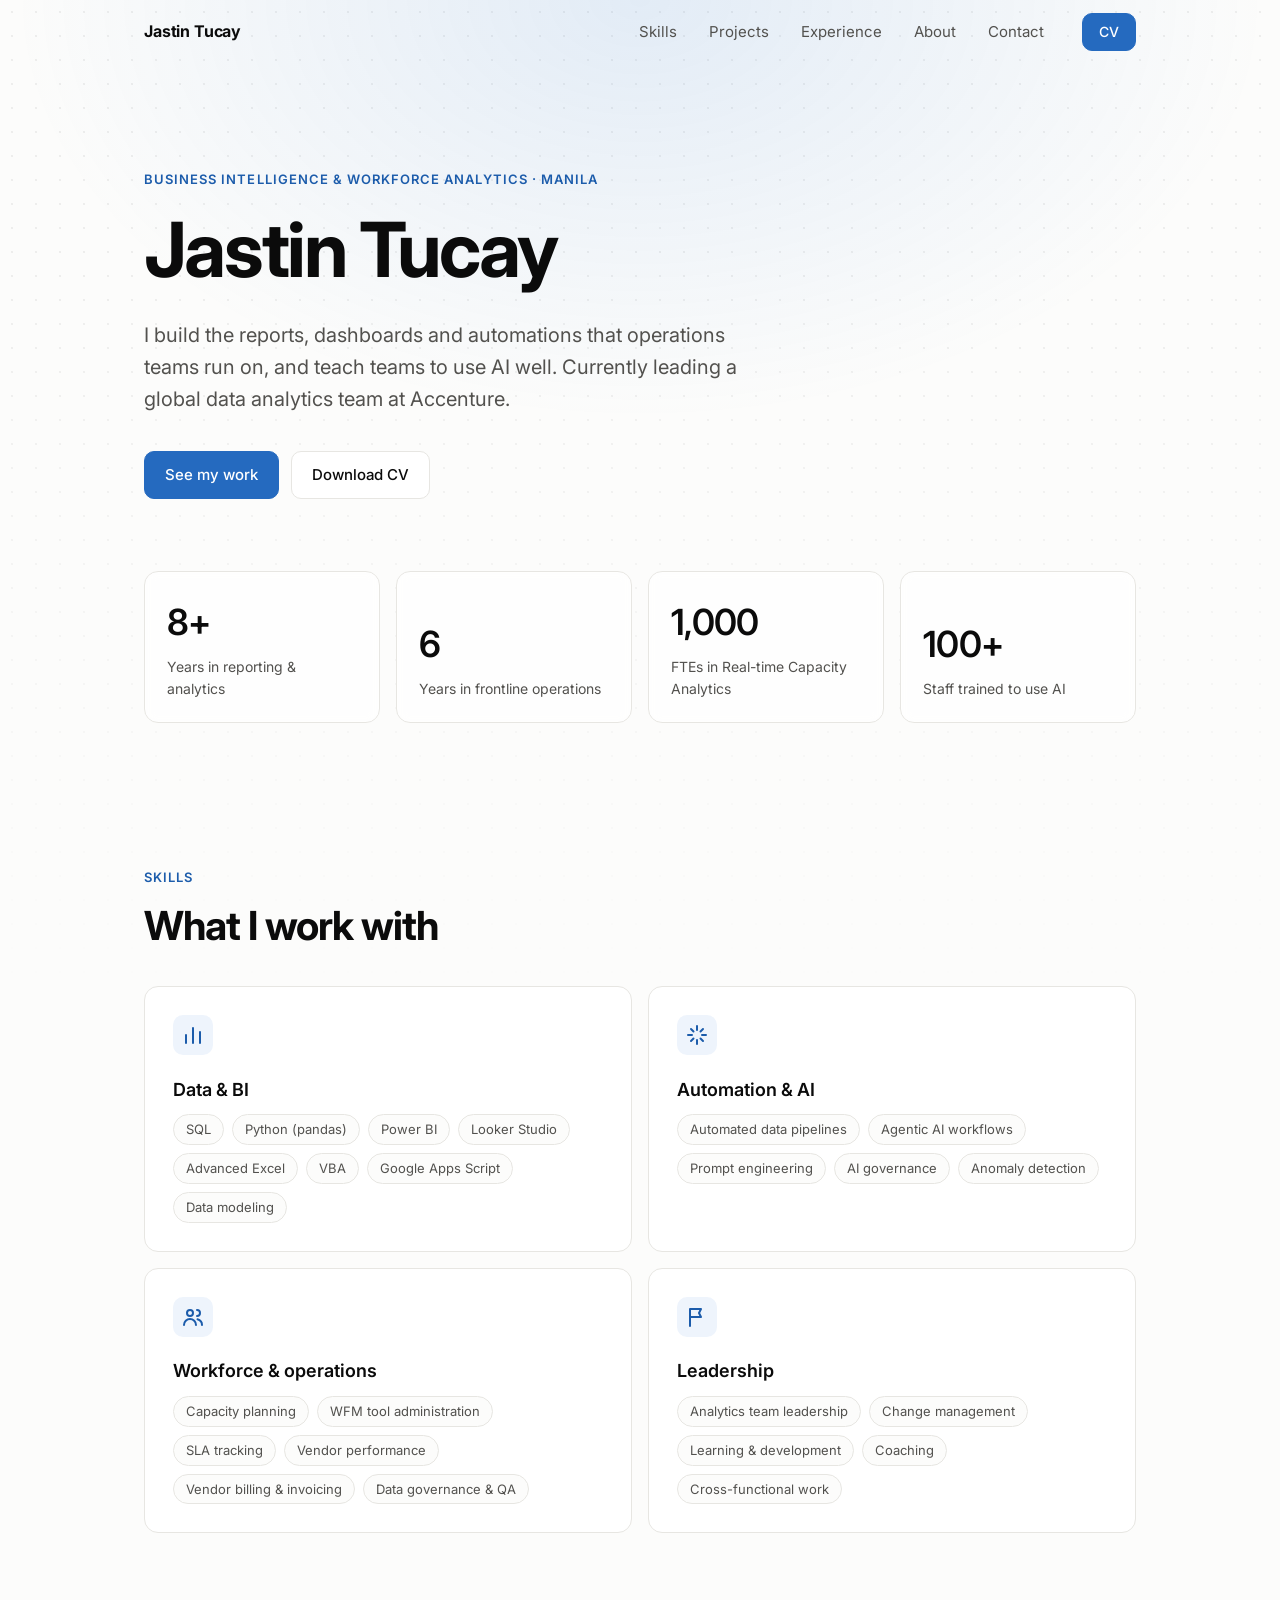
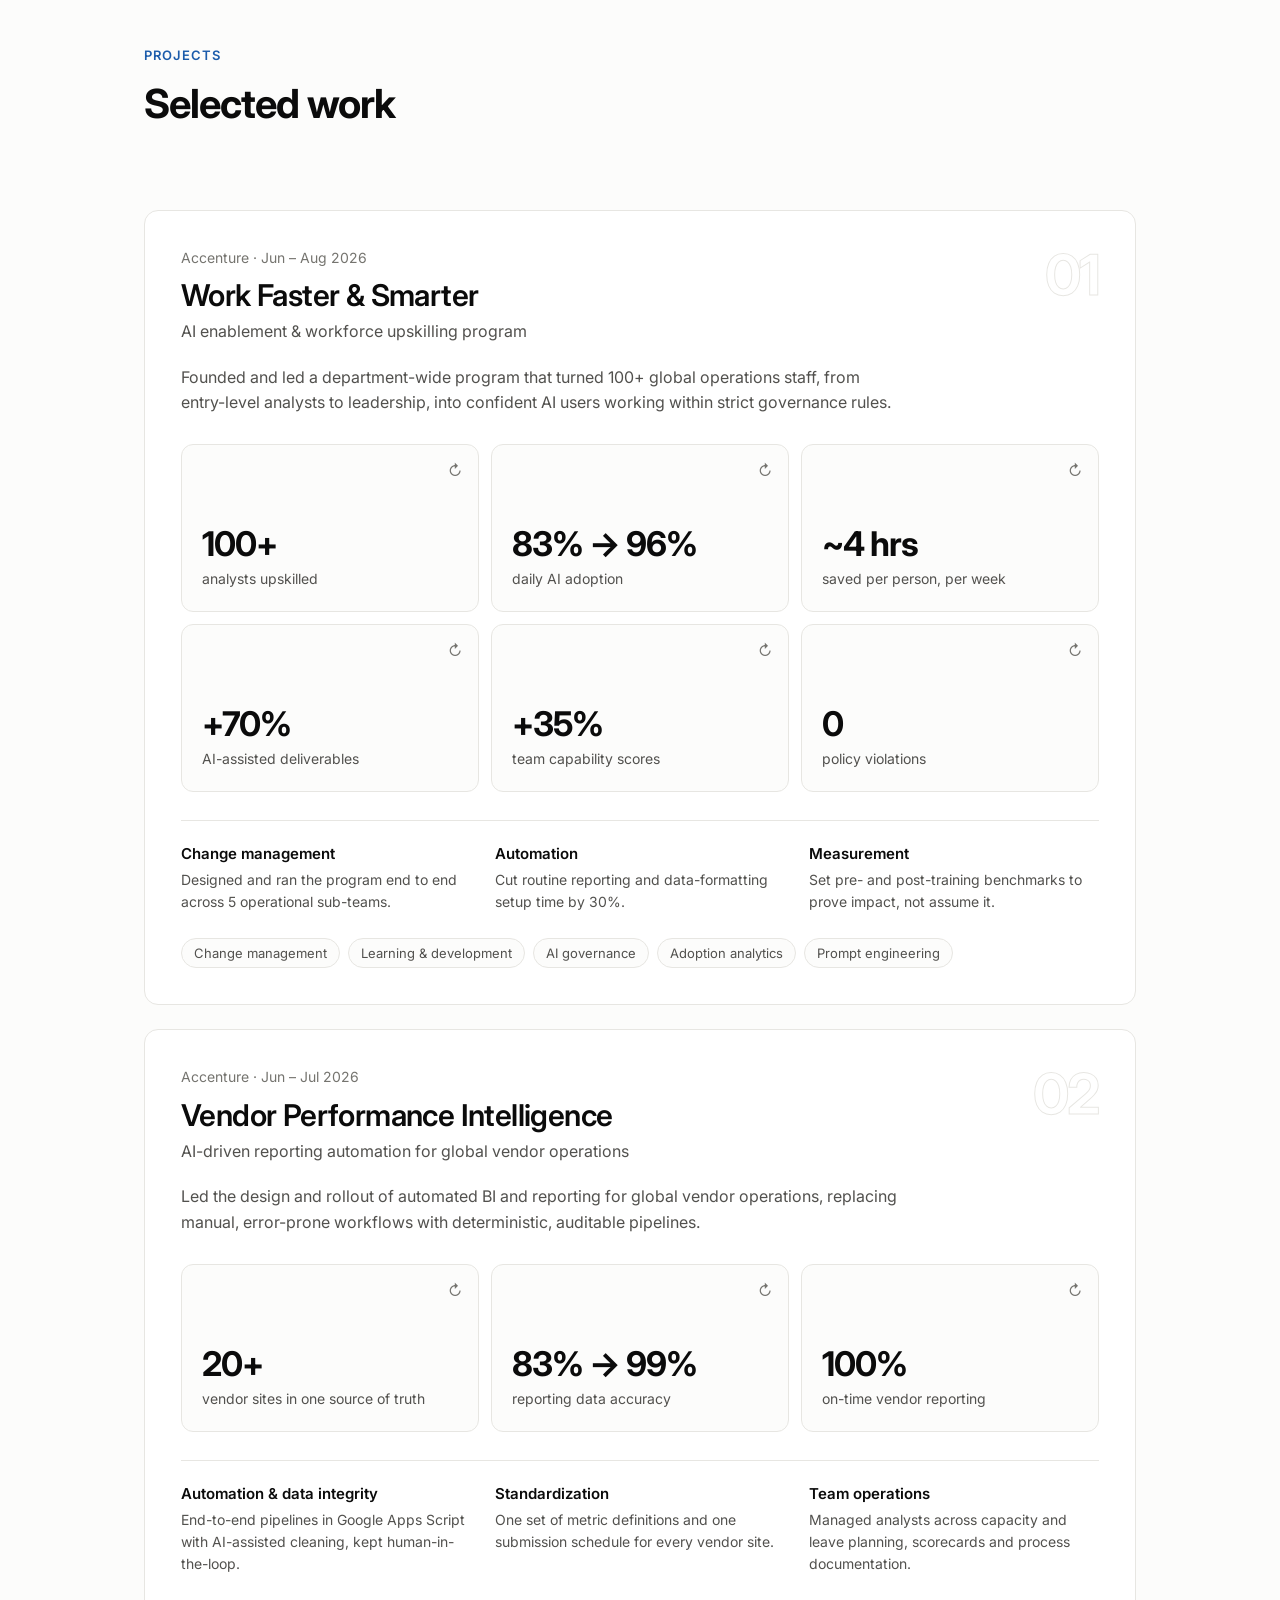
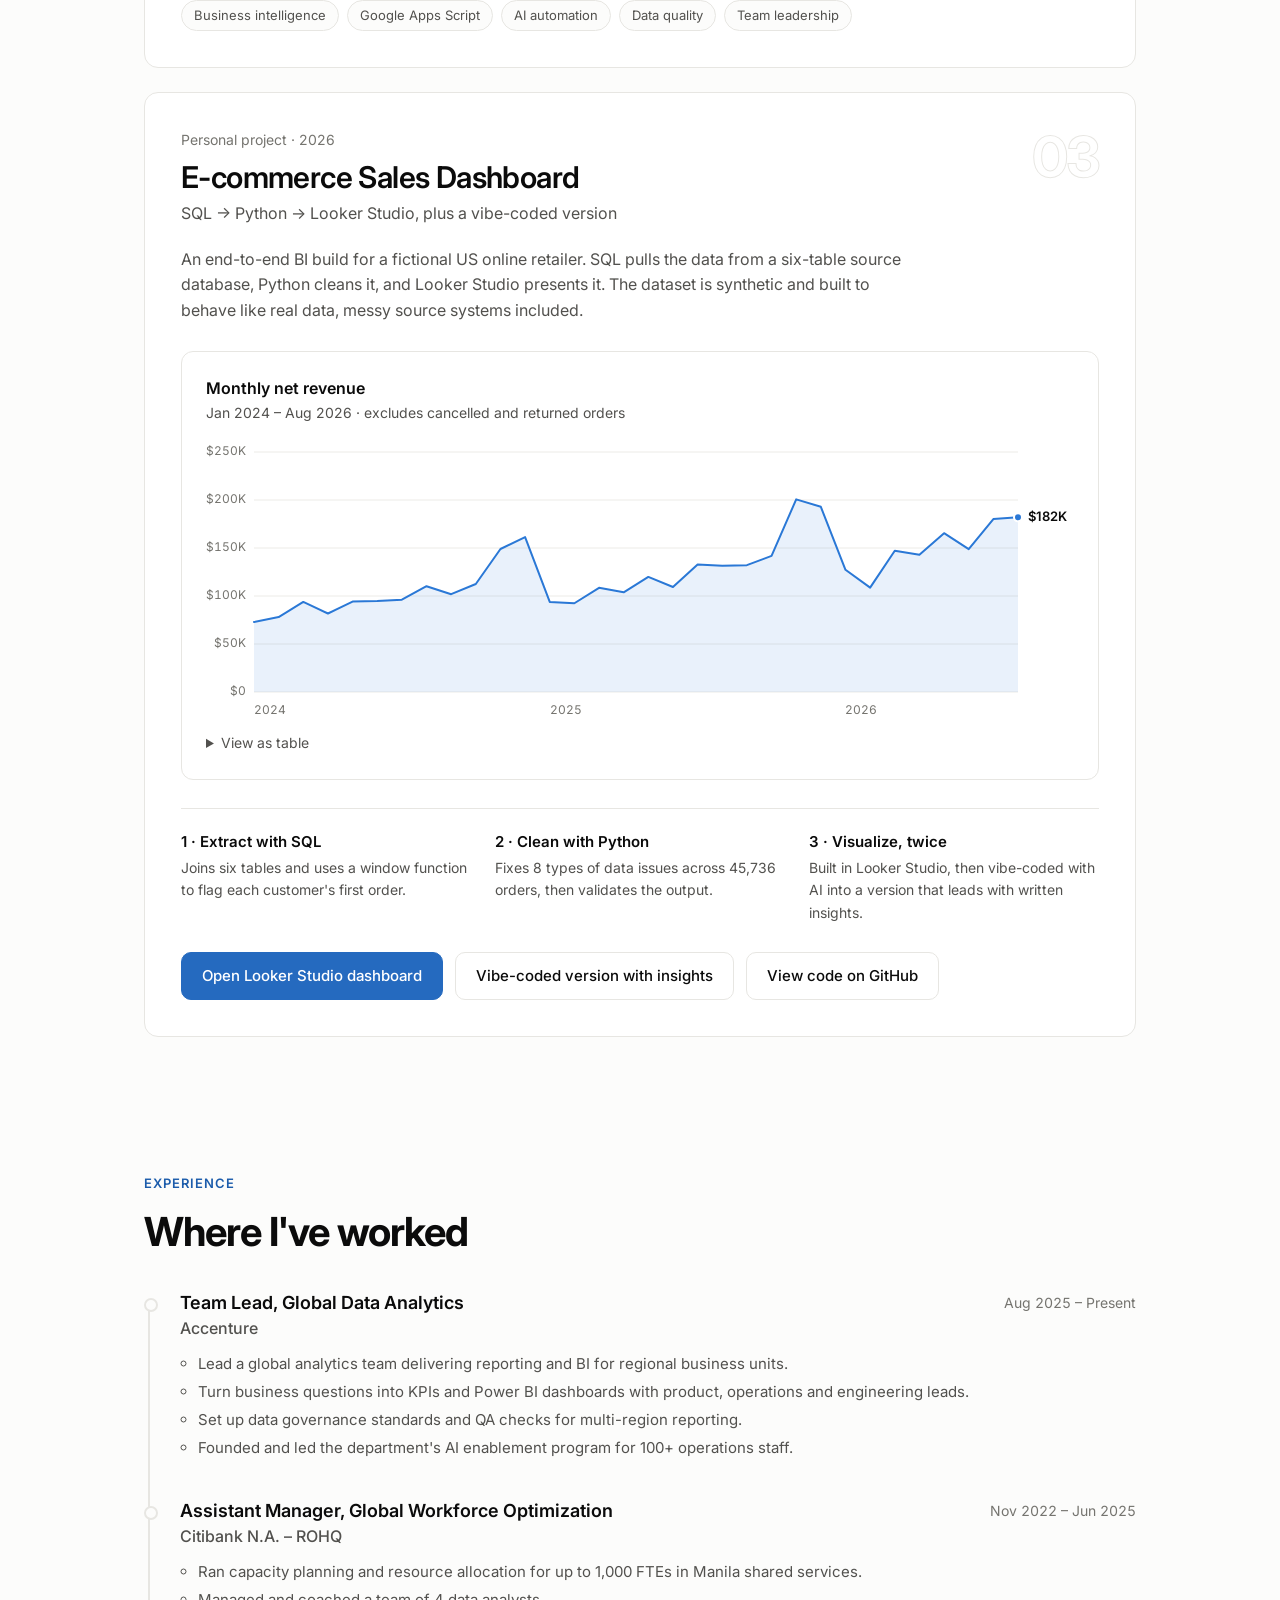
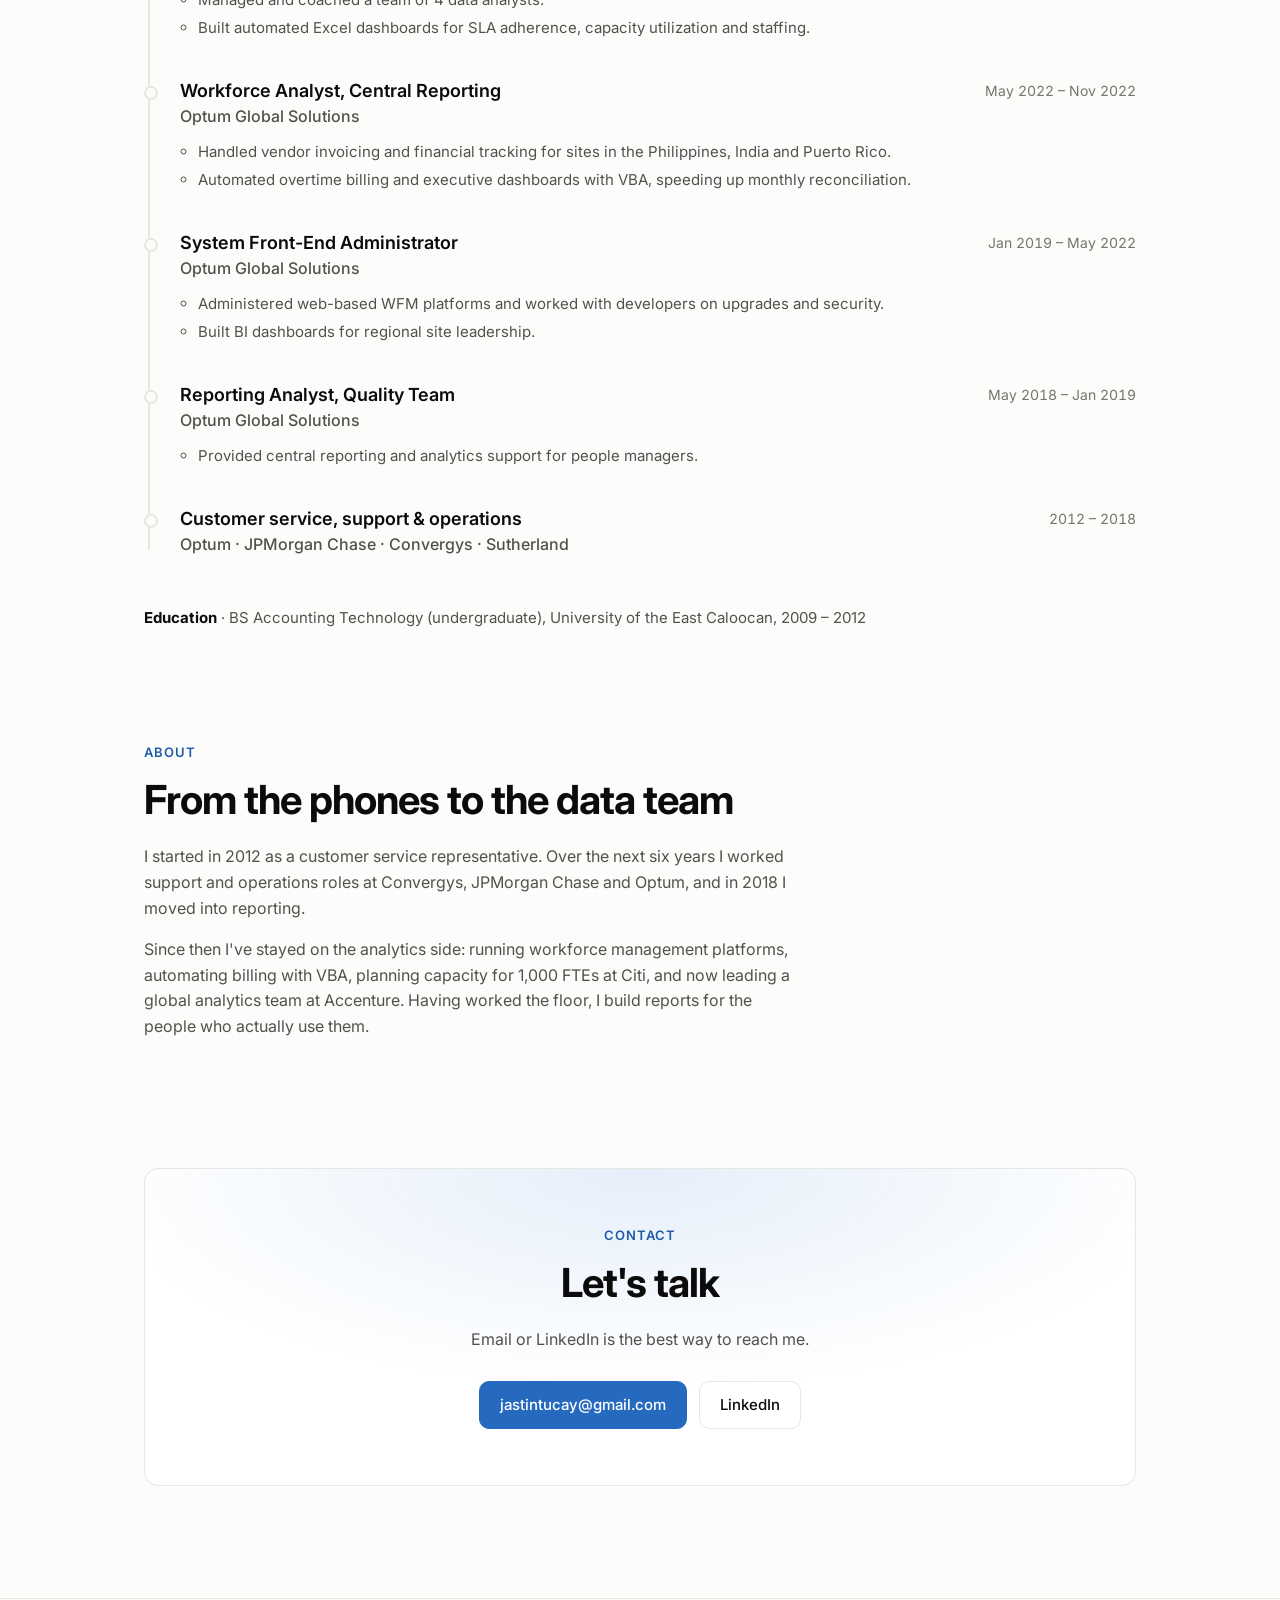
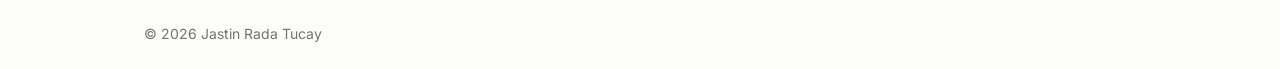
==== index.html @ 0c0a4a4b "Update index.html" ====
<!DOCTYPE html>
<html lang="en">
<head>
  <meta charset="UTF-8">
  <meta name="viewport" content="width=device-width, initial-scale=1.0">
  <title>Jastin Tucay | Reporting & Workforce Analytics</title>
  <meta name="description" content="Reporting and workforce analytics leader in Manila. Dashboards, data pipelines, automation and AI enablement for operations teams.">
  <link rel="preconnect" href="https://fonts.googleapis.com">
  <link rel="preconnect" href="https://fonts.gstatic.com" crossorigin>
  <link href="https://fonts.googleapis.com/css2?family=Inter:wght@400;500;600;700&display=swap" rel="stylesheet">
  <link rel="stylesheet" href="styles.css">
  <script>document.documentElement.classList.add("js");</script>
</head>
<body>
  <header class="site-header" id="header">
    <div class="scroll-progress" id="scroll-progress"></div>
    <div class="container header-inner">
      <a href="#top" class="logo">Jastin Tucay</a>
      <nav class="nav" id="nav">
        <span class="nav-indicator" aria-hidden="true"></span>
        <a href="#skills">Skills</a>
        <a href="#projects">Projects</a>
        <a href="#experience">Experience</a>
        <a href="#about">About</a>
        <a href="#contact">Contact</a>
      </nav>
      <a href="Jastin-Tucay-CV.pdf" class="button button-small header-cv" download>CV</a>
      <button class="menu-toggle" id="menu-toggle" type="button" aria-expanded="false" aria-controls="nav" aria-label="Open menu">
        <span></span><span></span>
      </button>
    </div>
  </header>

  <main id="top">
    <section class="hero container">
      <p class="eyebrow" data-reveal>Business Intelligence & Workforce Analytics · Manila</p>
      <h1 data-reveal style="--delay: 80ms">Jastin Tucay</h1>
      <p class="lead" data-reveal style="--delay: 160ms">
        I build the reports, dashboards and automations that operations teams run on, and teach
        teams to use AI well. Currently leading a global data analytics team at Accenture.
      </p>
      <div class="hero-actions" data-reveal style="--delay: 240ms">
        <a href="#projects" class="button">See my work</a>
        <a href="Jastin-Tucay-CV.pdf" class="button button-secondary" download>Download CV</a>
      </div>

      <dl class="stats">
        <div class="stat" data-reveal style="--delay: 320ms">
          <dt>Years in reporting & analytics</dt>
          <dd data-count="8" data-suffix="+">8+</dd>
        </div>
        <div class="stat" data-reveal style="--delay: 400ms">
          <dt>Years in frontline operations</dt>
          <dd data-count="6">6</dd>
        </div>
        <div class="stat" data-reveal style="--delay: 480ms">
          <dt>FTEs in Real-time Capacity Analytics</dt>
          <dd data-count="1000">1,000</dd>
        </div>
        <div class="stat" data-reveal style="--delay: 560ms">
          <dt>Staff trained to use AI</dt>
          <dd data-count="100" data-suffix="+">100+</dd>
        </div>
      </dl>
    </section>

    <section class="section container" id="skills">
      <p class="eyebrow" data-reveal>Skills</p>
      <h2 data-reveal>What I work with</h2>
      <div class="skill-grid">
        <div class="skill-card card" data-reveal>
          <svg class="skill-icon" viewBox="0 0 24 24" aria-hidden="true"><path d="M5 20v-8M12 20V5M19 20v-11"/></svg>
          <h3>Data & BI</h3>
          <ul class="tags">
            <li>SQL</li><li>Python (pandas)</li><li>Power BI</li><li>Looker Studio</li>
            <li>Advanced Excel</li><li>VBA</li><li>Google Apps Script</li><li>Data modeling</li>
          </ul>
        </div>
        <div class="skill-card card" data-reveal style="--delay: 80ms">
          <svg class="skill-icon" viewBox="0 0 24 24" aria-hidden="true"><path d="M12 3v4M12 17v4M3 12h4M17 12h4M6 6l2.5 2.5M15.5 15.5 18 18M6 18l2.5-2.5M15.5 8.5 18 6"/></svg>
          <h3>Automation & AI</h3>
          <ul class="tags">
            <li>Automated data pipelines</li><li>Agentic AI workflows</li><li>Prompt engineering</li>
            <li>AI governance</li><li>Anomaly detection</li>
          </ul>
        </div>
        <div class="skill-card card" data-reveal style="--delay: 160ms">
          <svg class="skill-icon" viewBox="0 0 24 24" aria-hidden="true"><circle cx="9" cy="8" r="3"/><path d="M3 20c0-3.3 2.7-6 6-6s6 2.7 6 6M16 5a3 3 0 0 1 0 6M21 20c0-2.8-1.9-5.1-4.5-5.8"/></svg>
          <h3>Workforce & operations</h3>
          <ul class="tags">
            <li>Capacity planning</li><li>WFM tool administration</li><li>SLA tracking</li>
            <li>Vendor performance</li><li>Vendor billing & invoicing</li><li>Data governance & QA</li>
          </ul>
        </div>
        <div class="skill-card card" data-reveal style="--delay: 240ms">
          <svg class="skill-icon" viewBox="0 0 24 24" aria-hidden="true"><path d="M5 21V4M5 4h11l-2 4 2 4H5"/></svg>
          <h3>Leadership</h3>
          <ul class="tags">
            <li>Analytics team leadership</li><li>Change management</li><li>Learning & development</li>
            <li>Coaching</li><li>Cross-functional work</li>
          </ul>
        </div>
      </div>
    </section>

    <section class="section container" id="projects">
      <p class="eyebrow" data-reveal>Projects</p>
      <h2 data-reveal>Selected work</h2>
      <p class="section-intro" data-reveal>Hover or tap a result to see what's behind the number.</p>

      <article class="project card" data-reveal>
        <div class="project-header">
          <div>
            <p class="project-meta">Accenture · Jun – Aug 2026</p>
            <h3 class="project-title">Work Faster & Smarter</h3>
            <p class="project-subtitle">AI enablement & workforce upskilling program</p>
          </div>
          <span class="project-index" aria-hidden="true">01</span>
        </div>
        <p class="project-summary">
          Founded and led a department-wide program that turned 100+ global operations staff, from
          entry-level analysts to leadership, into confident AI users working within strict governance rules.
        </p>

        <div class="flip-grid">
          <button class="flip" type="button" aria-pressed="false">
            <span class="flip-inner">
              <span class="flip-front"><span class="metric">100+</span><span class="metric-label">analysts upskilled</span></span>
              <span class="flip-back">Across 5 operational sub-teams at 2 geographic sites, from entry-level analysts to leadership.</span>
            </span>
          </button>
          <button class="flip" type="button" aria-pressed="false">
            <span class="flip-inner">
              <span class="flip-front"><span class="metric">83% → 96%</span><span class="metric-label">daily AI adoption</span></span>
              <span class="flip-back">Daily AI tool engagement rose from 83% to 96%+ within 8 weeks.</span>
            </span>
          </button>
          <button class="flip" type="button" aria-pressed="false">
            <span class="flip-inner">
              <span class="flip-front"><span class="metric">~4 hrs</span><span class="metric-label">saved per person, per week</span></span>
              <span class="flip-back">Reclaimed from repetitive data consolidation and drafting, an estimated 3–5 hours per analyst each week.</span>
            </span>
          </button>
          <button class="flip" type="button" aria-pressed="false">
            <span class="flip-inner">
              <span class="flip-front"><span class="metric">+70%</span><span class="metric-label">AI-assisted deliverables</span></span>
              <span class="flip-back">Measured against adoption benchmarks set before training started.</span>
            </span>
          </button>
          <button class="flip" type="button" aria-pressed="false">
            <span class="flip-inner">
              <span class="flip-front"><span class="metric">+35%</span><span class="metric-label">team capability scores</span></span>
              <span class="flip-back">Improvement in baseline capability scores from pre- to post-program evaluation.</span>
            </span>
          </button>
          <button class="flip" type="button" aria-pressed="false">
            <span class="flip-inner">
              <span class="flip-front"><span class="metric">0</span><span class="metric-label">policy violations</span></span>
              <span class="flip-back">Across 1,000+ AI-generated outputs, using a human input → AI processing → human review model.</span>
            </span>
          </button>
        </div>

        <ul class="pillars">
          <li>
            <h4>Change management</h4>
            <p>Designed and ran the program end to end across 5 operational sub-teams.</p>
          </li>
          <li>
            <h4>Automation</h4>
            <p>Cut routine reporting and data-formatting setup time by 30%.</p>
          </li>
          <li>
            <h4>Measurement</h4>
            <p>Set pre- and post-training benchmarks to prove impact, not assume it.</p>
          </li>
        </ul>

        <ul class="tags">
          <li>Change management</li><li>Learning & development</li><li>AI governance</li><li>Adoption analytics</li><li>Prompt engineering</li>
        </ul>
      </article>

      <article class="project card" data-reveal>
        <div class="project-header">
          <div>
            <p class="project-meta">Accenture · Jun – Jul 2026</p>
            <h3 class="project-title">Vendor Performance Intelligence</h3>
            <p class="project-subtitle">AI-driven reporting automation for global vendor operations</p>
          </div>
          <span class="project-index" aria-hidden="true">02</span>
        </div>
        <p class="project-summary">
          Led the design and rollout of automated BI and reporting for global vendor operations,
          replacing manual, error-prone workflows with deterministic, auditable pipelines.
        </p>

        <div class="flip-grid">
          <button class="flip" type="button" aria-pressed="false">
            <span class="flip-inner">
              <span class="flip-front"><span class="metric">20+</span><span class="metric-label">vendor sites in one source of truth</span></span>
              <span class="flip-back">Weekly data unified with standard definitions for productivity, quality, handle time and gap analysis.</span>
            </span>
          </button>
          <button class="flip" type="button" aria-pressed="false">
            <span class="flip-inner">
              <span class="flip-front"><span class="metric">83% → 99%</span><span class="metric-label">reporting data accuracy</span></span>
              <span class="flip-back">Reached in 4 weeks with automated cleaning, multi-week consolidation and anomaly detection.</span>
            </span>
          </button>
          <button class="flip" type="button" aria-pressed="false">
            <span class="flip-inner">
              <span class="flip-front"><span class="metric">100%</span><span class="metric-label">on-time vendor reporting</span></span>
              <span class="flip-back">After standardizing core metrics and enforcing submission schedules across vendors.</span>
            </span>
          </button>
        </div>

        <ul class="pillars">
          <li>
            <h4>Automation & data integrity</h4>
            <p>End-to-end pipelines in Google Apps Script with AI-assisted cleaning, kept human-in-the-loop.</p>
          </li>
          <li>
            <h4>Standardization</h4>
            <p>One set of metric definitions and one submission schedule for every vendor site.</p>
          </li>
          <li>
            <h4>Team operations</h4>
            <p>Managed analysts across capacity and leave planning, scorecards and process documentation.</p>
          </li>
        </ul>

        <ul class="tags">
          <li>Business intelligence</li><li>Google Apps Script</li><li>AI automation</li><li>Data quality</li><li>Team leadership</li>
        </ul>
      </article>

      <article class="project card" data-reveal>
        <div class="project-header">
          <div>
            <p class="project-meta">Personal project · 2026</p>
            <h3 class="project-title">E-commerce Sales Dashboard</h3>
            <p class="project-subtitle">SQL → Python → Looker Studio, plus a vibe-coded version</p>
          </div>
          <span class="project-index" aria-hidden="true">03</span>
        </div>
        <p class="project-summary">
          An end-to-end BI build for a fictional US online retailer. SQL pulls the data from a six-table
          source database, Python cleans it, and Looker Studio presents it. The dataset is synthetic
          and built to behave like real data, messy source systems included.
        </p>

        <figure class="chart-card">
          <figcaption>
            <span class="chart-title">Monthly net revenue</span>
            <span class="chart-subtitle">Jan 2024 – Aug 2026 · excludes cancelled and returned orders</span>
          </figcaption>
          <div class="chart" id="revenue-chart" role="img" aria-label="Line chart of monthly net revenue from January 2024 to August 2026, rising from about $73K to $182K with peaks every November and December."></div>
          <details class="chart-table">
            <summary>View as table</summary>
            <table id="revenue-table">
              <thead><tr><th scope="col">Month</th><th scope="col">Net revenue</th></tr></thead>
              <tbody></tbody>
            </table>
          </details>
        </figure>

        <ul class="pillars">
          <li>
            <h4>1 · Extract with SQL</h4>
            <p>Joins six tables and uses a window function to flag each customer's first order.</p>
          </li>
          <li>
            <h4>2 · Clean with Python</h4>
            <p>Fixes 8 types of data issues across 45,736 orders, then validates the output.</p>
          </li>
          <li>
            <h4>3 · Visualize, twice</h4>
            <p>Built in Looker Studio, then vibe-coded with AI into a version that leads with written insights.</p>
          </li>
        </ul>

        <div class="project-links">
          <!-- TODO: replace LOOKER_STUDIO_URL with the share link -->
          <a href="https://datastudio.google.com/s/hpoM13OvEf8" class="button" target="_blank" rel="noopener">Open Looker Studio dashboard</a>
          <a href="dashboard.html" class="button button-secondary">Vibe-coded version with insights</a>
          <a href="https://github.com/pantinpo/BI_Portfolio" class="button button-secondary" target="_blank" rel="noopener">View code on GitHub</a>
        </div>
      </article>
    </section>

    <section class="section container" id="experience">
      <p class="eyebrow" data-reveal>Experience</p>
      <h2 data-reveal>Where I've worked</h2>

      <ol class="timeline" id="timeline">
        <li data-reveal>
          <div class="role-header">
            <h3>Team Lead, Global Data Analytics</h3>
            <span class="dates">Aug 2025 – Present</span>
          </div>
          <p class="company">Accenture</p>
          <ul>
            <li>Lead a global analytics team delivering reporting and BI for regional business units.</li>
            <li>Turn business questions into KPIs and Power BI dashboards with product, operations and engineering leads.</li>
            <li>Set up data governance standards and QA checks for multi-region reporting.</li>
            <li>Founded and led the department's AI enablement program for 100+ operations staff.</li>
          </ul>
        </li>
        <li data-reveal>
          <div class="role-header">
            <h3>Assistant Manager, Global Workforce Optimization</h3>
            <span class="dates">Nov 2022 – Jun 2025</span>
          </div>
          <p class="company">Citibank N.A. – ROHQ</p>
          <ul>
            <li>Ran capacity planning and resource allocation for up to 1,000 FTEs in Manila shared services.</li>
            <li>Managed and coached a team of 4 data analysts.</li>
            <li>Built automated Excel dashboards for SLA adherence, capacity utilization and staffing.</li>
          </ul>
        </li>
        <li data-reveal>
          <div class="role-header">
            <h3>Workforce Analyst, Central Reporting</h3>
            <span class="dates">May 2022 – Nov 2022</span>
          </div>
          <p class="company">Optum Global Solutions</p>
          <ul>
            <li>Handled vendor invoicing and financial tracking for sites in the Philippines, India and Puerto Rico.</li>
            <li>Automated overtime billing and executive dashboards with VBA, speeding up monthly reconciliation.</li>
          </ul>
        </li>
        <li data-reveal>
          <div class="role-header">
            <h3>System Front-End Administrator</h3>
            <span class="dates">Jan 2019 – May 2022</span>
          </div>
          <p class="company">Optum Global Solutions</p>
          <ul>
            <li>Administered web-based WFM platforms and worked with developers on upgrades and security.</li>
            <li>Built BI dashboards for regional site leadership.</li>
          </ul>
        </li>
        <li data-reveal>
          <div class="role-header">
            <h3>Reporting Analyst, Quality Team</h3>
            <span class="dates">May 2018 – Jan 2019</span>
          </div>
          <p class="company">Optum Global Solutions</p>
          <ul>
            <li>Provided central reporting and analytics support for people managers.</li>
          </ul>
        </li>
        <li data-reveal>
          <div class="role-header">
            <h3>Customer service, support & operations</h3>
            <span class="dates">2012 – 2018</span>
          </div>
          <p class="company">Optum · JPMorgan Chase · Convergys · Sutherland</p>
        </li>
      </ol>

      <p class="education" data-reveal>
        <strong>Education</strong> · BS Accounting Technology (undergraduate), University of the East Caloocan, 2009 – 2012
      </p>
    </section>

    <section class="section container" id="about">
      <p class="eyebrow" data-reveal>About</p>
      <h2 data-reveal>From the phones to the data team</h2>
      <div class="prose" data-reveal>
        <p>
          I started in 2012 as a customer service representative. Over the next six years I worked
          support and operations roles at Convergys, JPMorgan Chase and Optum, and in 2018 I moved
          into reporting.
        </p>
        <p>
          Since then I've stayed on the analytics side: running workforce management platforms,
          automating billing with VBA, planning capacity for 1,000 FTEs at Citi, and now leading a
          global analytics team at Accenture. Having worked the floor, I build reports for the people
          who actually use them.
        </p>
      </div>
    </section>

    <section class="section container contact" id="contact">
      <div class="contact-card card" data-reveal>
        <p class="eyebrow">Contact</p>
        <h2>Let's talk</h2>
        <p class="section-intro">Email or LinkedIn is the best way to reach me.</p>
        <div class="hero-actions">
          <a href="mailto:jastintucay@gmail.com" class="button">jastintucay@gmail.com</a>
          <a href="https://www.linkedin.com/in/jastintucay" class="button button-secondary" target="_blank" rel="noopener">LinkedIn</a>
        </div>
      </div>
    </section>
  </main>

  <footer class="site-footer">
    <div class="container">© 2026 Jastin Rada Tucay</div>
  </footer>

  <script src="script.js"></script>
</body>
</html>
---- styles.css ----
:root {
  color-scheme: light;
  --surface: #fcfcfb;
  --surface-raised: #ffffff;
  --border: #e7e6e2;
  --grid: #ecebe7;
  --text-primary: #0b0b0b;
  --text-secondary: #52514e;
  --text-muted: #75746f;
  --accent: #256abf;
  --accent-text: #1c5cab;
  --accent-soft: rgb(42 120 214 / 0.08);
  --series-1: #2a78d6;
  --glow: rgb(42 120 214 / 0.12);
  --dots: rgb(11 11 11 / 0.06);
  --shadow: 0 1px 2px rgb(0 0 0 / 0.04), 0 8px 24px rgb(0 0 0 / 0.06);
  --radius: 14px;
  --ease: cubic-bezier(0.2, 0.7, 0.2, 1);
}

@media (prefers-color-scheme: dark) {
  :root {
    color-scheme: dark;
    --surface: #0e1420;
    --surface-raised: #151d2b;
    --border: #243044;
    --grid: #1e2838;
    --text-primary: #f3f5f8;
    --text-secondary: #b4bccb;
    --text-muted: #8390a5;
    --accent: #256abf;
    --accent-text: #6da7ec;
    --accent-soft: rgb(57 135 229 / 0.12);
    --series-1: #3987e5;
    --glow: rgb(57 135 229 / 0.22);
    --dots: rgb(255 255 255 / 0.06);
    --shadow: 0 1px 2px rgb(0 0 0 / 0.3), 0 12px 32px rgb(0 0 0 / 0.35);
  }
}

* {
  box-sizing: border-box;
}

html {
  scroll-behavior: smooth;
  scroll-padding-top: 80px;
}

body {
  margin: 0;
  font-family: "Inter", system-ui, -apple-system, sans-serif;
  font-size: 16px;
  line-height: 1.6;
  color: var(--text-primary);
  background: var(--surface);
  -webkit-font-smoothing: antialiased;
  overflow-x: hidden;
}

body::before {
  content: "";
  position: absolute;
  inset: 0 0 auto;
  height: 1000px;
  z-index: -1;
  pointer-events: none;
  background:
    radial-gradient(ellipse 70% 60% at 50% 0%, var(--glow), transparent 70%),
    radial-gradient(circle, var(--dots) 1px, transparent 1px) 0 0 / 24px 24px;
  mask-image: linear-gradient(to bottom, #000 30%, transparent);
  -webkit-mask-image: linear-gradient(to bottom, #000 30%, transparent);
  transform: translateY(calc(var(--scroll, 0) * 0.3px));
}

a {
  color: var(--accent-text);
}

h1, h2, h3, h4 {
  line-height: 1.2;
  margin: 0;
}

.container {
  max-width: 1040px;
  margin: 0 auto;
  padding: 0 24px;
}

/* Reveal on scroll */

.js [data-reveal] {
  opacity: 0;
  transform: translateY(28px);
  transition: opacity 0.7s var(--ease), transform 0.7s var(--ease);
  transition-delay: var(--delay, 0ms);
}

.js [data-reveal].is-visible {
  opacity: 1;
  transform: none;
}

/* Header */

.site-header {
  position: sticky;
  top: 0;
  z-index: 20;
  border-bottom: 1px solid transparent;
  transition: background 0.3s, border-color 0.3s, box-shadow 0.3s;
}

.site-header.scrolled {
  background: color-mix(in srgb, var(--surface) 80%, transparent);
  backdrop-filter: blur(12px) saturate(1.4);
  -webkit-backdrop-filter: blur(12px) saturate(1.4);
  border-bottom-color: var(--border);
}

.scroll-progress {
  position: absolute;
  left: 0;
  bottom: -1px;
  height: 2px;
  width: 100%;
  background: var(--series-1);
  transform-origin: left;
  transform: scaleX(var(--progress, 0));
}

.header-inner {
  display: flex;
  align-items: center;
  gap: 24px;
  height: 64px;
}

.logo {
  font-weight: 700;
  color: var(--text-primary);
  text-decoration: none;
  letter-spacing: -0.01em;
}

.nav {
  position: relative;
  display: flex;
  gap: 4px;
  margin-left: auto;
}

.nav a {
  position: relative;
  z-index: 1;
  padding: 6px 14px;
  color: var(--text-secondary);
  text-decoration: none;
  font-size: 15px;
  transition: color 0.2s;
}

.nav a:hover,
.nav a.active {
  color: var(--text-primary);
}

.nav-indicator {
  position: absolute;
  top: 50%;
  left: 0;
  height: 34px;
  width: 0;
  border: 1px solid var(--border);
  border-radius: 999px;
  background: var(--surface-raised);
  opacity: 0;
  transform: translate(var(--x, 0), -50%);
  transition: transform 0.45s var(--ease), width 0.45s var(--ease), opacity 0.3s;
}

.menu-toggle {
  display: none;
  flex-direction: column;
  justify-content: center;
  gap: 6px;
  width: 40px;
  height: 40px;
  padding: 0 10px;
  border: 1px solid var(--border);
  border-radius: 10px;
  background: var(--surface-raised);
  cursor: pointer;
}

.menu-toggle span {
  display: block;
  height: 2px;
  border-radius: 1px;
  background: var(--text-primary);
  transition: transform 0.3s var(--ease);
}

.menu-toggle[aria-expanded="true"] span:first-child {
  transform: translateY(4px) rotate(45deg);
}

.menu-toggle[aria-expanded="true"] span:last-child {
  transform: translateY(-4px) rotate(-45deg);
}

/* Buttons */

.button {
  display: inline-flex;
  align-items: center;
  padding: 11px 20px;
  border-radius: 10px;
  border: 1px solid var(--accent);
  background: var(--accent);
  color: #ffffff;
  font-weight: 500;
  font-size: 15px;
  text-decoration: none;
  transition: transform 0.2s var(--ease), box-shadow 0.2s, filter 0.2s;
}

.button:hover {
  transform: translateY(-2px);
  box-shadow: 0 8px 20px rgb(37 106 191 / 0.3);
  filter: brightness(1.08);
}

.button-secondary {
  background: var(--surface-raised);
  color: var(--text-primary);
  border-color: var(--border);
}

.button-secondary:hover {
  box-shadow: var(--shadow);
  filter: none;
}

.button-small {
  padding: 7px 16px;
  font-size: 14px;
}

/* Cards with a cursor-following highlight */

.card {
  position: relative;
  border: 1px solid var(--border);
  border-radius: var(--radius);
  background: var(--surface-raised);
  overflow: hidden;
  transition: border-color 0.3s, box-shadow 0.3s;
}

.card::before {
  content: "";
  position: absolute;
  inset: 0;
  pointer-events: none;
  background: radial-gradient(420px circle at var(--mx, 50%) var(--my, 0%), var(--accent-soft), transparent 60%);
  opacity: 0;
  transition: opacity 0.3s;
}

.card:hover {
  border-color: color-mix(in srgb, var(--series-1) 35%, var(--border));
  box-shadow: var(--shadow);
}

.card:hover::before {
  opacity: 1;
}

/* Hero */

.hero {
  padding-top: 104px;
  padding-bottom: 32px;
}

.eyebrow {
  margin: 0 0 14px;
  font-size: 13px;
  font-weight: 600;
  letter-spacing: 0.08em;
  text-transform: uppercase;
  color: var(--accent-text);
}

h1 {
  font-size: clamp(44px, 8vw, 76px);
  font-weight: 700;
  letter-spacing: -0.035em;
}

.lead {
  max-width: 640px;
  margin: 24px 0 36px;
  font-size: 20px;
  color: var(--text-secondary);
}

.hero-actions {
  display: flex;
  flex-wrap: wrap;
  gap: 12px;
}

.stats {
  display: grid;
  grid-template-columns: repeat(4, 1fr);
  gap: 16px;
  margin: 72px 0 0;
}

.stat {
  display: flex;
  flex-direction: column-reverse;
  padding: 22px;
  border: 1px solid var(--border);
  border-radius: var(--radius);
  background: color-mix(in srgb, var(--surface-raised) 70%, transparent);
  backdrop-filter: blur(6px);
}

.stat dt {
  font-size: 14px;
  color: var(--text-secondary);
}

.stat dd {
  margin: 0 0 4px;
  font-size: 36px;
  font-weight: 600;
  letter-spacing: -0.02em;
}

/* Sections */

.section {
  padding-top: 112px;
}

h2 {
  font-size: clamp(30px, 4vw, 40px);
  font-weight: 700;
  letter-spacing: -0.025em;
  margin-bottom: 20px;
}

h3 {
  font-size: 18px;
  font-weight: 600;
}

h4 {
  font-size: 15px;
  font-weight: 600;
}

.prose p,
.section-intro {
  max-width: 660px;
  color: var(--text-secondary);
  margin: 0 0 16px;
}

.section-intro {
  margin-bottom: 36px;
}

/* Skills */

.skill-grid {
  display: grid;
  grid-template-columns: repeat(2, 1fr);
  gap: 16px;
  margin-top: 36px;
}

.skill-card {
  padding: 28px;
}

.skill-icon {
  width: 40px;
  height: 40px;
  padding: 8px;
  margin-bottom: 16px;
  border-radius: 10px;
  background: var(--accent-soft);
  fill: none;
  stroke: var(--accent-text);
  stroke-width: 2;
  stroke-linecap: round;
  stroke-linejoin: round;
}

.tags {
  display: flex;
  flex-wrap: wrap;
  gap: 8px;
  margin: 14px 0 0;
  padding: 0;
  list-style: none;
}

.tags li {
  padding: 4px 12px;
  border: 1px solid var(--border);
  border-radius: 999px;
  font-size: 13px;
  color: var(--text-secondary);
  background: var(--surface);
}

/* Projects */

.project {
  padding: 36px;
  margin-bottom: 24px;
}

.project-header {
  display: flex;
  justify-content: space-between;
  gap: 24px;
}

.project-meta {
  margin: 0 0 8px;
  font-size: 14px;
  color: var(--text-muted);
}

.project-title {
  font-size: clamp(24px, 3vw, 30px);
  letter-spacing: -0.02em;
}

.project-subtitle {
  margin: 6px 0 0;
  color: var(--text-secondary);
}

.project-index {
  font-size: 56px;
  font-weight: 700;
  line-height: 1;
  letter-spacing: -0.04em;
  color: transparent;
  -webkit-text-stroke: 1px var(--border);
}

.project-summary {
  max-width: 720px;
  margin: 20px 0 28px;
  color: var(--text-secondary);
}

.pillars {
  display: grid;
  grid-template-columns: repeat(3, 1fr);
  gap: 24px;
  margin: 28px 0 0;
  padding: 24px 0 0;
  list-style: none;
  border-top: 1px solid var(--border);
}

.pillars p {
  margin: 6px 0 0;
  font-size: 14px;
  color: var(--text-secondary);
}

.project .tags {
  margin-top: 24px;
}

.project-links {
  display: flex;
  flex-wrap: wrap;
  gap: 12px;
  margin-top: 28px;
}

/* Flip cards */

.flip-grid {
  display: grid;
  grid-template-columns: repeat(3, 1fr);
  gap: 12px;
}

.flip {
  height: 168px;
  padding: 0;
  border: 0;
  background: none;
  font: inherit;
  color: inherit;
  text-align: left;
  cursor: pointer;
  perspective: 1000px;
}

.flip-inner {
  position: relative;
  display: block;
  height: 100%;
  transform-style: preserve-3d;
  transition: transform 0.7s var(--ease);
}

.flip[aria-pressed="true"] .flip-inner,
.flip:focus-visible .flip-inner {
  transform: rotateY(180deg);
}

@media (hover: hover) {
  .flip:hover .flip-inner {
    transform: rotateY(180deg);
  }
}

.flip-front,
.flip-back {
  position: absolute;
  inset: 0;
  display: flex;
  flex-direction: column;
  padding: 20px;
  border: 1px solid var(--border);
  border-radius: 12px;
  backface-visibility: hidden;
  -webkit-backface-visibility: hidden;
}

.flip-front {
  justify-content: flex-end;
  background: var(--surface);
}

.flip-front::after {
  content: "↻";
  position: absolute;
  top: 14px;
  right: 16px;
  font-size: 15px;
  color: var(--text-muted);
}

.flip-back {
  justify-content: center;
  transform: rotateY(180deg);
  background: var(--accent);
  border-color: var(--accent);
  color: #ffffff;
  font-size: 14px;
  line-height: 1.5;
}

.metric {
  font-size: 34px;
  font-weight: 700;
  letter-spacing: -0.03em;
  line-height: 1.1;
}

.metric-label {
  margin-top: 6px;
  font-size: 14px;
  color: var(--text-secondary);
}

/* Chart */

.chart-card {
  margin: 0;
  padding: 24px;
  border: 1px solid var(--border);
  border-radius: 12px;
  background: var(--surface-raised);
}

.chart-card figcaption {
  display: flex;
  flex-direction: column;
  margin-bottom: 16px;
}

.chart-title {
  font-weight: 600;
}

.chart-subtitle {
  font-size: 14px;
  color: var(--text-secondary);
}

.chart {
  position: relative;
  height: 280px;
}

.chart svg {
  display: block;
  overflow: visible;
}

.chart svg:focus-visible {
  outline: 2px solid var(--accent-text);
  outline-offset: 4px;
  border-radius: 4px;
}

.axis-label {
  font-size: 12px;
  fill: var(--text-muted);
  font-variant-numeric: tabular-nums;
}

.end-label {
  font-size: 13px;
  font-weight: 600;
  fill: var(--text-primary);
}

.chart-tooltip {
  position: absolute;
  top: 0;
  pointer-events: none;
  padding: 8px 12px;
  border: 1px solid var(--border);
  border-radius: 8px;
  background: var(--surface-raised);
  box-shadow: var(--shadow);
  font-size: 13px;
  white-space: nowrap;
  opacity: 0;
  transition: opacity 0.1s;
}

.chart-tooltip.visible {
  opacity: 1;
}

.tooltip-month {
  color: var(--text-secondary);
}

.tooltip-value {
  display: flex;
  align-items: center;
  gap: 6px;
  font-weight: 600;
}

.tooltip-key {
  width: 12px;
  height: 2px;
  border-radius: 1px;
  background: var(--series-1);
}

.chart-table {
  margin-top: 12px;
  font-size: 14px;
}

.chart-table summary {
  cursor: pointer;
  color: var(--text-secondary);
}

.chart-table table {
  margin-top: 12px;
  border-collapse: collapse;
  font-variant-numeric: tabular-nums;
}

.chart-table th,
.chart-table td {
  padding: 4px 24px 4px 0;
  text-align: left;
  border-bottom: 1px solid var(--grid);
}

.chart-table td:last-child {
  text-align: right;
}

/* Experience timeline, filled as you scroll */

.timeline {
  position: relative;
  margin: 36px 0 0;
  padding: 0;
  list-style: none;
}

.timeline::before,
.timeline::after {
  content: "";
  position: absolute;
  left: 4px;
  top: 8px;
  bottom: 8px;
  width: 2px;
  border-radius: 1px;
  background: var(--border);
}

.timeline::after {
  background: var(--series-1);
  transform-origin: top;
  transform: scaleY(var(--timeline, 0));
}

.timeline > li {
  position: relative;
  padding: 0 0 40px 36px;
}

.timeline > li:last-child {
  padding-bottom: 0;
}

.timeline > li::before {
  content: "";
  position: absolute;
  left: 0;
  top: 6px;
  width: 10px;
  height: 10px;
  border-radius: 50%;
  background: var(--surface);
  border: 2px solid var(--border);
  transition: background 0.3s, border-color 0.3s, box-shadow 0.3s;
}

.timeline > li.reached::before {
  background: var(--series-1);
  border-color: var(--series-1);
  box-shadow: 0 0 0 4px var(--accent-soft);
}

.role-header {
  display: flex;
  flex-wrap: wrap;
  justify-content: space-between;
  gap: 4px 16px;
}

.dates {
  font-size: 14px;
  color: var(--text-muted);
  font-variant-numeric: tabular-nums;
}

.company {
  margin: 2px 0 10px;
  color: var(--text-secondary);
  font-weight: 500;
}

.timeline ul {
  margin: 0;
  padding-left: 18px;
  color: var(--text-secondary);
  font-size: 15px;
}

.timeline ul li + li {
  margin-top: 4px;
}

.education {
  margin: 48px 0 0;
  font-size: 15px;
  color: var(--text-secondary);
}

.education strong {
  color: var(--text-primary);
}

/* Contact & footer */

.contact {
  padding-bottom: 112px;
}

.contact-card {
  padding: 56px;
  text-align: center;
  background:
    radial-gradient(ellipse 80% 100% at 50% 0%, var(--glow), transparent 70%),
    var(--surface-raised);
}

.contact-card .section-intro {
  margin: 0 auto 28px;
}

.contact-card .hero-actions {
  justify-content: center;
}

.site-footer {
  padding: 24px 0;
  border-top: 1px solid var(--border);
  font-size: 14px;
  color: var(--text-muted);
}

/* Responsive */

@media (max-width: 900px) {
  .stats {
    grid-template-columns: repeat(2, 1fr);
  }

  .flip-grid {
    grid-template-columns: repeat(2, 1fr);
  }
}

@media (max-width: 760px) {
  .menu-toggle {
    display: flex;
  }

  .header-cv {
    margin-left: auto;
  }

  .nav {
    position: absolute;
    top: 64px;
    left: 0;
    right: 0;
    flex-direction: column;
    gap: 0;
    margin: 0;
    padding: 8px 16px 16px;
    background: var(--surface);
    border-bottom: 1px solid var(--border);
    opacity: 0;
    visibility: hidden;
    transform: translateY(-8px);
    transition: opacity 0.25s, transform 0.25s var(--ease), visibility 0.25s;
  }

  .nav.open {
    opacity: 1;
    visibility: visible;
    transform: none;
  }

  .nav a {
    padding: 12px 8px;
    font-size: 17px;
  }

  .nav-indicator {
    display: none;
  }

  .nav a.active {
    color: var(--accent-text);
  }

  .hero {
    padding-top: 64px;
  }

  .section {
    padding-top: 80px;
  }

  .skill-grid,
  .pillars {
    grid-template-columns: 1fr;
  }

  .project,
  .contact-card {
    padding: 24px;
  }

  .project-index {
    font-size: 40px;
  }

  .chart-card {
    padding: 16px;
  }
}

@media (max-width: 480px) {
  .flip-grid {
    grid-template-columns: 1fr;
  }

  .stat dd {
    font-size: 30px;
  }
}

@media (prefers-reduced-motion: reduce) {
  html {
    scroll-behavior: auto;
  }

  .js [data-reveal] {
    opacity: 1;
    transform: none;
    transition: none;
  }

  .flip-inner,
  .nav-indicator,
  .button {
    transition: none;
  }

  body::before {
    transform: none;
  }
}
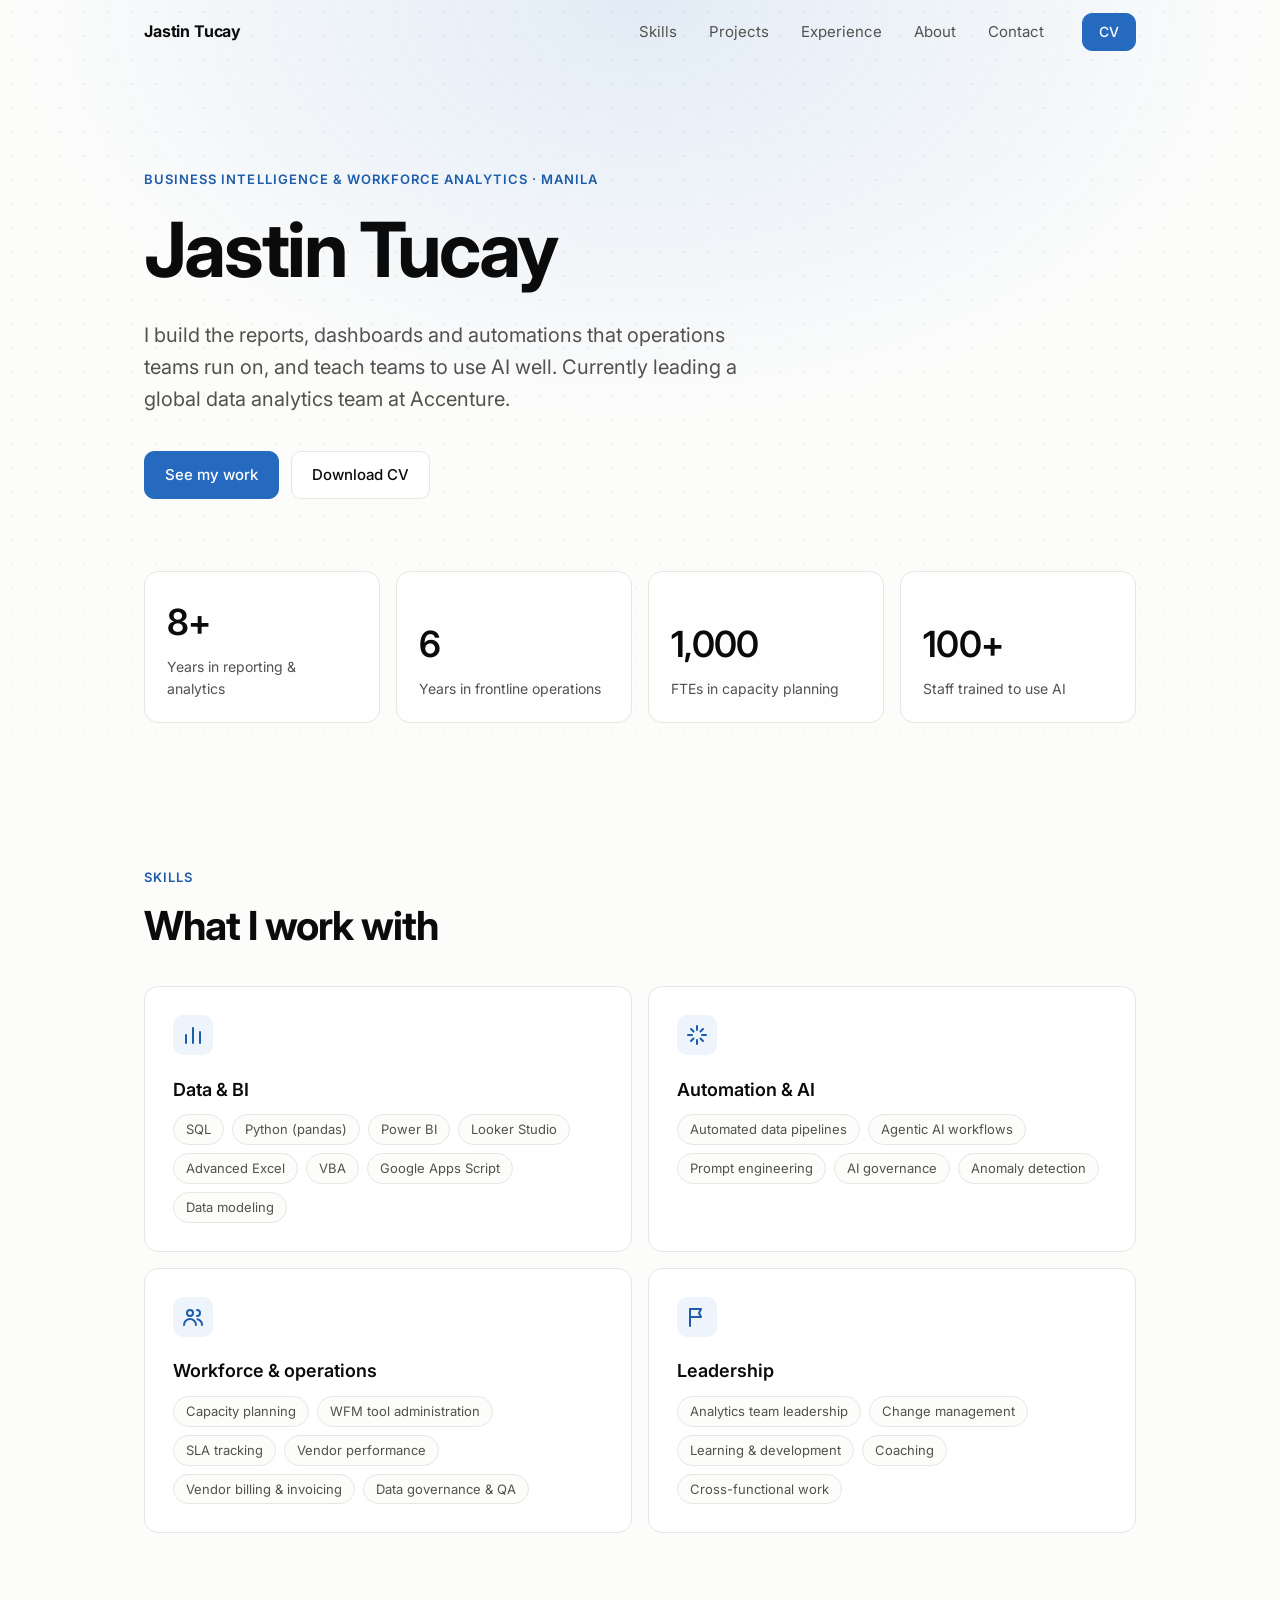
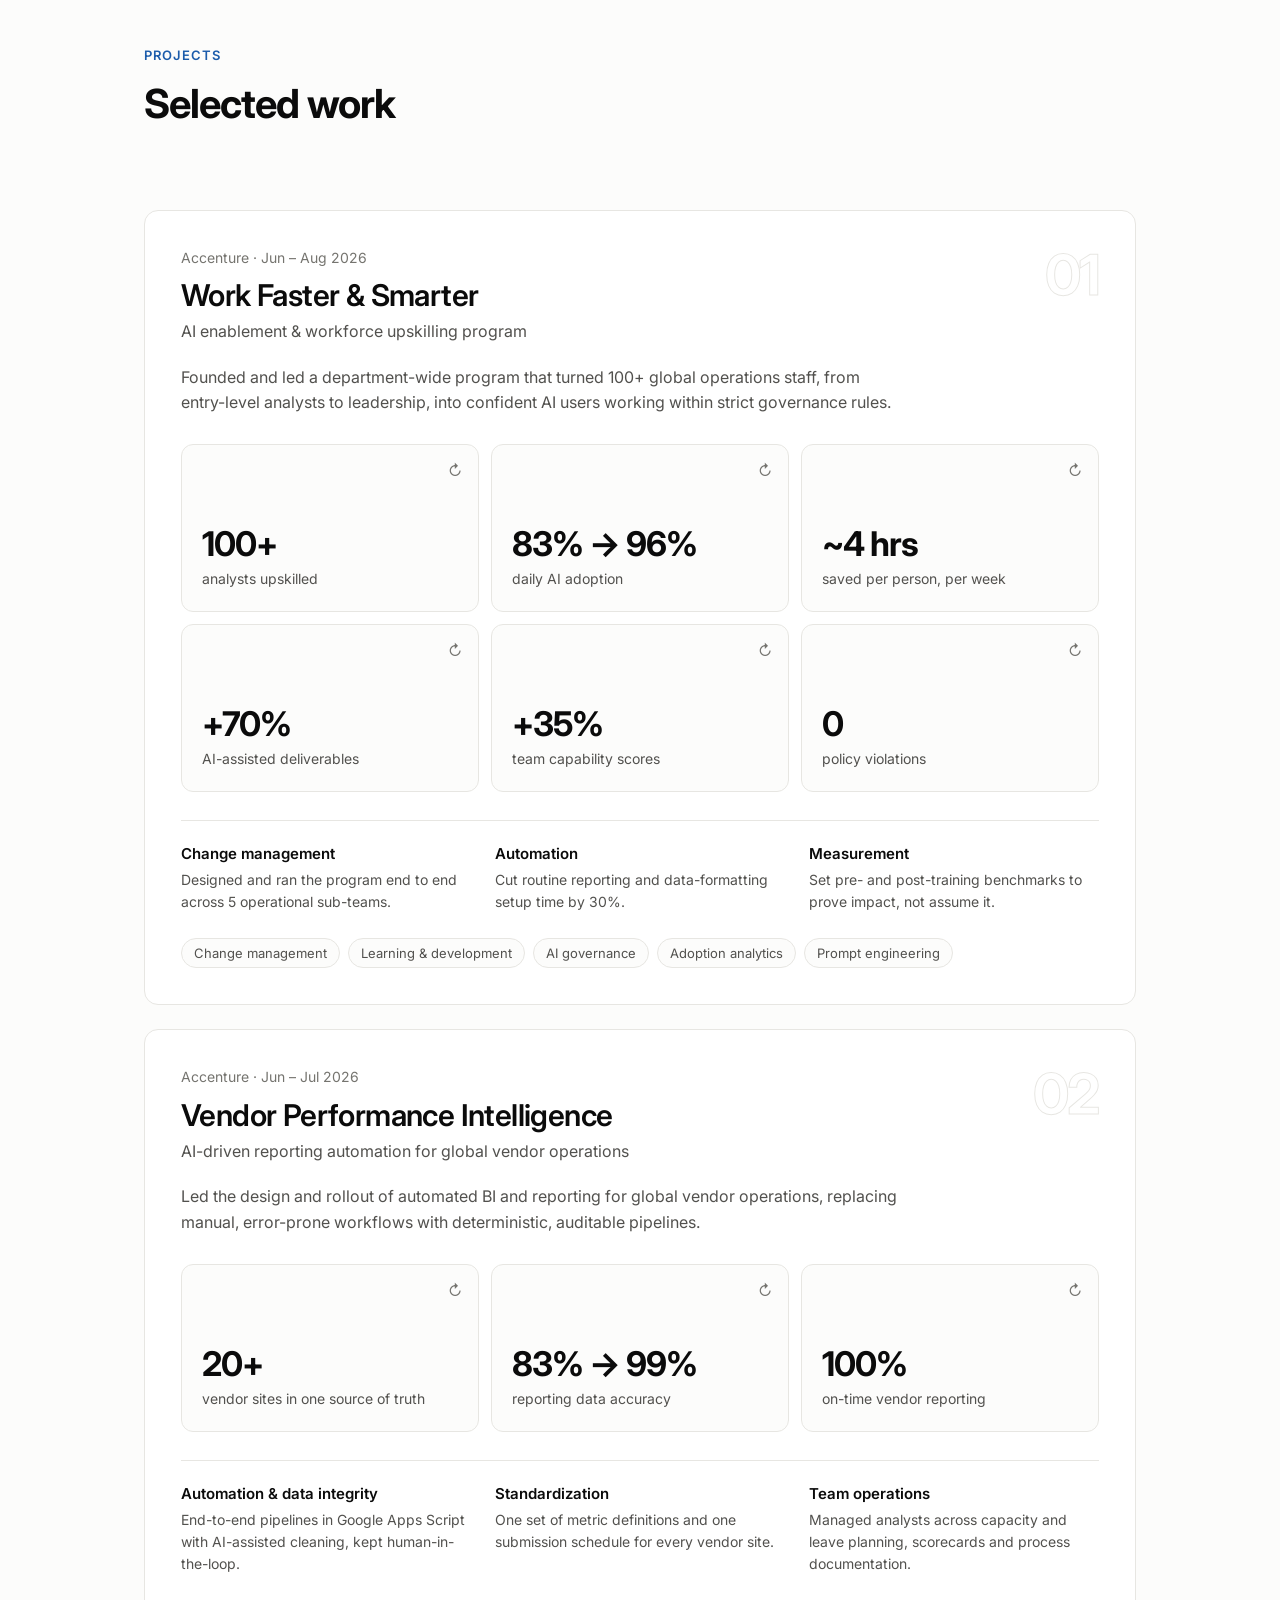
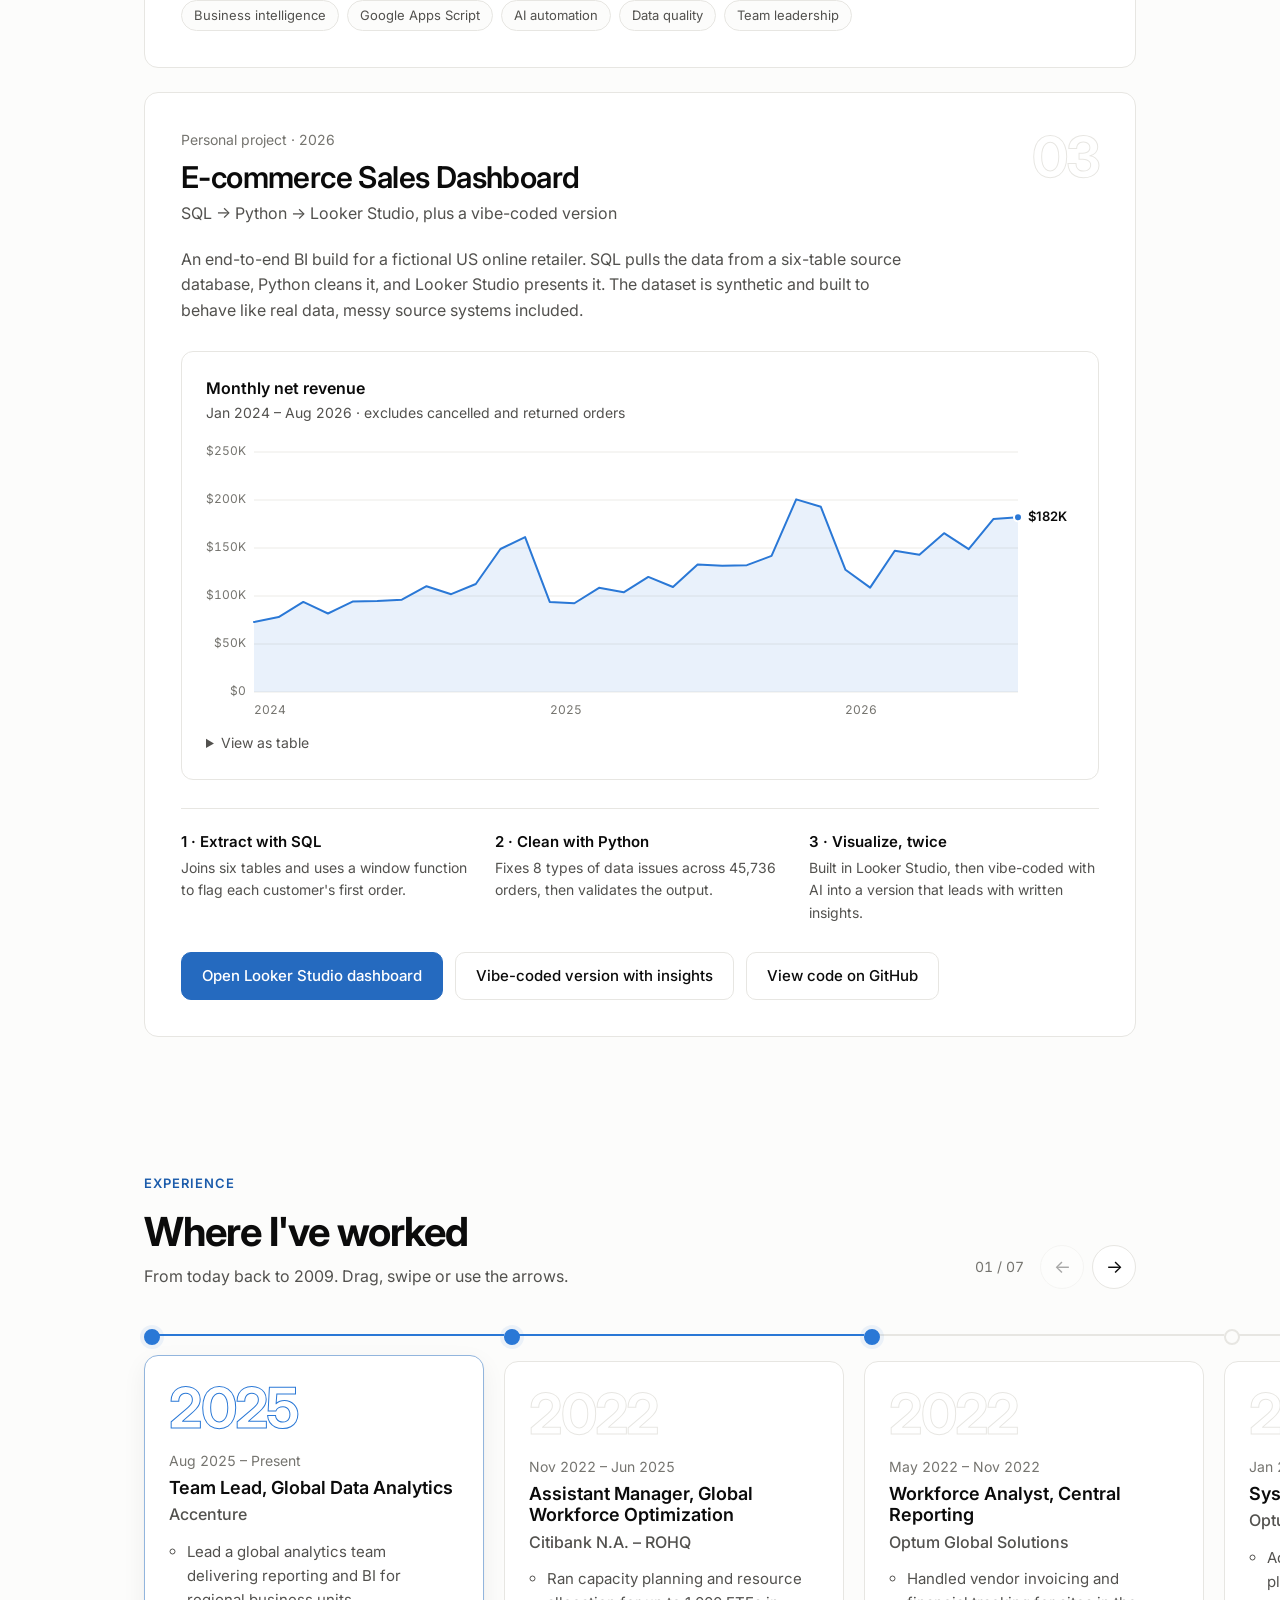
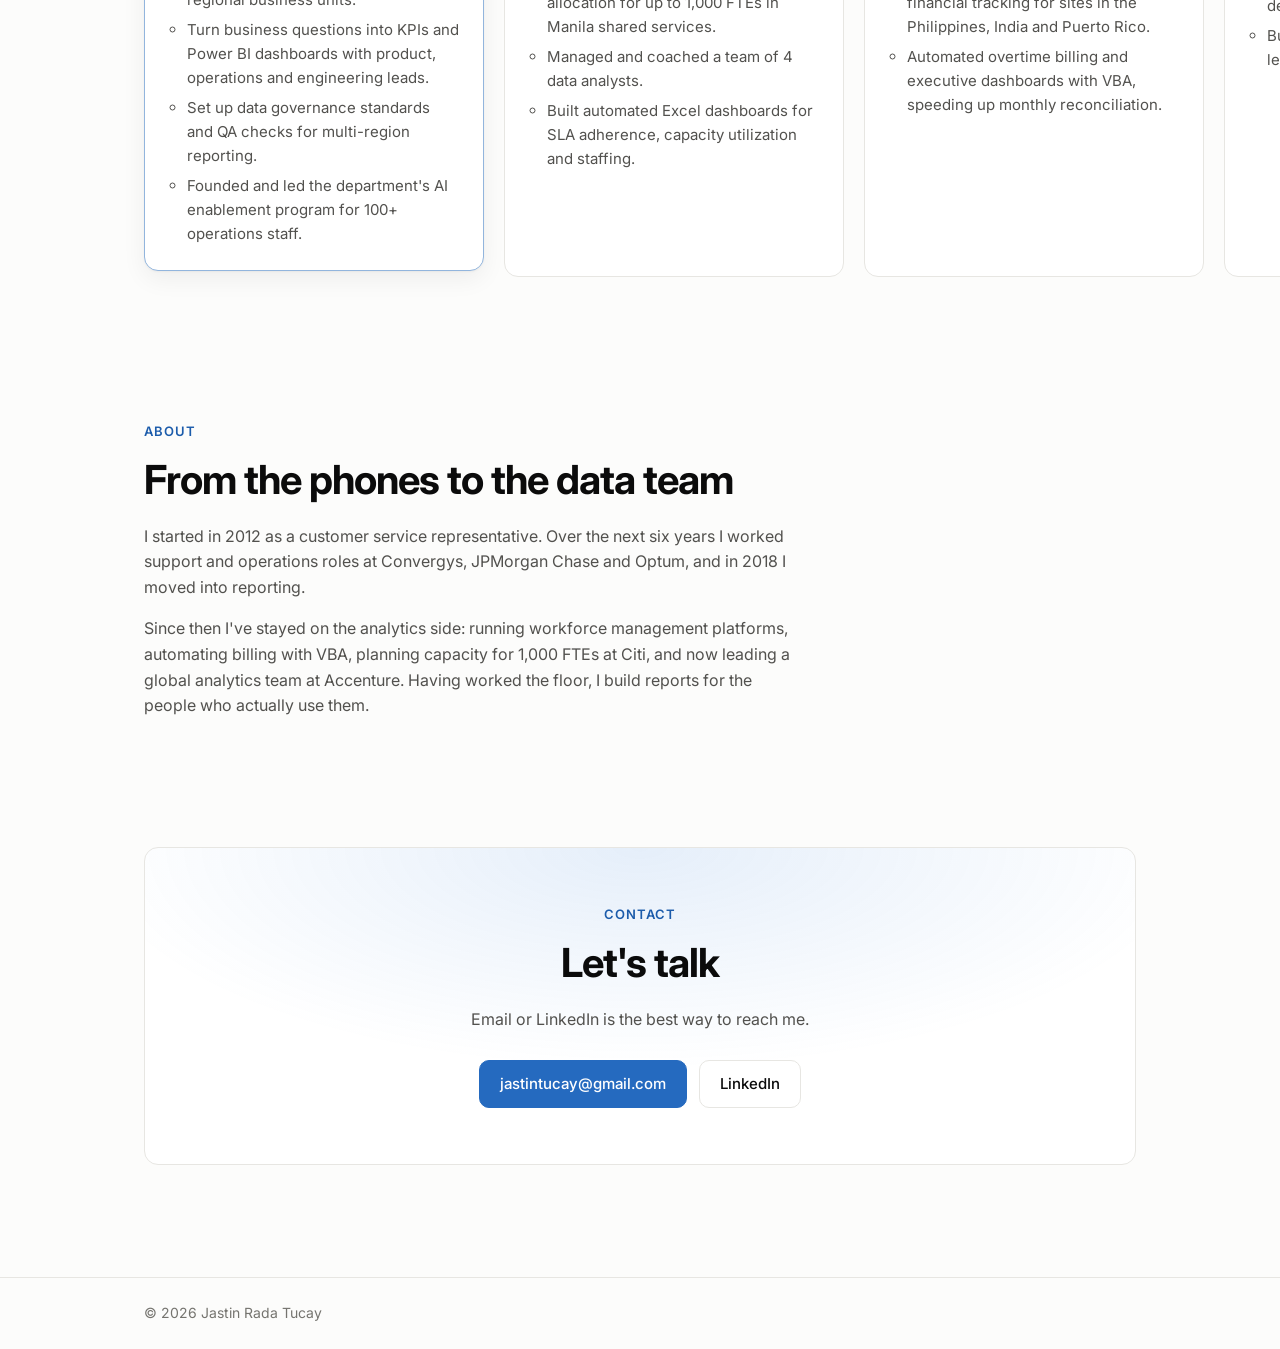
==== commit 89755ee8: "Side Scroll experience" ====
--- a/index.html
+++ b/index.html
@@ -54,7 +54,7 @@
           <dd data-count="6">6</dd>
         </div>
         <div class="stat" data-reveal style="--delay: 480ms">
-          <dt>FTEs in Real-time Capacity Analytics</dt>
+          <dt>FTEs in capacity planning</dt>
           <dd data-count="1000">1,000</dd>
         </div>
         <div class="stat" data-reveal style="--delay: 560ms">
@@ -283,7 +283,7 @@
 
         <div class="project-links">
           <!-- TODO: replace LOOKER_STUDIO_URL with the share link -->
-          <a href="https://datastudio.google.com/s/hpoM13OvEf8" class="button" target="_blank" rel="noopener">Open Looker Studio dashboard</a>
+          <a href="LOOKER_STUDIO_URL" class="button" target="_blank" rel="noopener">Open Looker Studio dashboard</a>
           <a href="dashboard.html" class="button button-secondary">Vibe-coded version with insights</a>
           <a href="https://github.com/pantinpo/BI_Portfolio" class="button button-secondary" target="_blank" rel="noopener">View code on GitHub</a>
         </div>
@@ -292,78 +292,101 @@
 
     <section class="section container" id="experience">
       <p class="eyebrow" data-reveal>Experience</p>
-      <h2 data-reveal>Where I've worked</h2>
-
-      <ol class="timeline" id="timeline">
-        <li data-reveal>
-          <div class="role-header">
+      <div class="timeline-head" data-reveal>
+        <div>
+          <h2>Where I've worked</h2>
+          <p class="timeline-hint">From today back to 2009. Drag, swipe or use the arrows.</p>
+        </div>
+        <div class="timeline-controls">
+          <span class="timeline-count" id="timeline-count">01 / 07</span>
+          <button class="timeline-arrow" id="timeline-prev" type="button" aria-label="Previous role">←</button>
+          <button class="timeline-arrow" id="timeline-next" type="button" aria-label="Next role">→</button>
+        </div>
+      </div>
+
+      <ol class="timeline" id="timeline" tabindex="0" aria-label="Career timeline, newest to oldest">
+        <li data-reveal>
+          <article class="card role-card">
+            <p class="role-year" aria-hidden="true">2025</p>
+            <span class="dates">Aug 2025 – Present</span>
             <h3>Team Lead, Global Data Analytics</h3>
-            <span class="dates">Aug 2025 – Present</span>
-          </div>
-          <p class="company">Accenture</p>
-          <ul>
-            <li>Lead a global analytics team delivering reporting and BI for regional business units.</li>
-            <li>Turn business questions into KPIs and Power BI dashboards with product, operations and engineering leads.</li>
-            <li>Set up data governance standards and QA checks for multi-region reporting.</li>
-            <li>Founded and led the department's AI enablement program for 100+ operations staff.</li>
-          </ul>
-        </li>
-        <li data-reveal>
-          <div class="role-header">
+            <p class="company">Accenture</p>
+            <ul>
+              <li>Lead a global analytics team delivering reporting and BI for regional business units.</li>
+              <li>Turn business questions into KPIs and Power BI dashboards with product, operations and engineering leads.</li>
+              <li>Set up data governance standards and QA checks for multi-region reporting.</li>
+              <li>Founded and led the department's AI enablement program for 100+ operations staff.</li>
+            </ul>
+          </article>
+        </li>
+        <li data-reveal>
+          <article class="card role-card">
+            <p class="role-year" aria-hidden="true">2022</p>
+            <span class="dates">Nov 2022 – Jun 2025</span>
             <h3>Assistant Manager, Global Workforce Optimization</h3>
-            <span class="dates">Nov 2022 – Jun 2025</span>
-          </div>
-          <p class="company">Citibank N.A. – ROHQ</p>
-          <ul>
-            <li>Ran capacity planning and resource allocation for up to 1,000 FTEs in Manila shared services.</li>
-            <li>Managed and coached a team of 4 data analysts.</li>
-            <li>Built automated Excel dashboards for SLA adherence, capacity utilization and staffing.</li>
-          </ul>
-        </li>
-        <li data-reveal>
-          <div class="role-header">
+            <p class="company">Citibank N.A. – ROHQ</p>
+            <ul>
+              <li>Ran capacity planning and resource allocation for up to 1,000 FTEs in Manila shared services.</li>
+              <li>Managed and coached a team of 4 data analysts.</li>
+              <li>Built automated Excel dashboards for SLA adherence, capacity utilization and staffing.</li>
+            </ul>
+          </article>
+        </li>
+        <li data-reveal>
+          <article class="card role-card">
+            <p class="role-year" aria-hidden="true">2022</p>
+            <span class="dates">May 2022 – Nov 2022</span>
             <h3>Workforce Analyst, Central Reporting</h3>
-            <span class="dates">May 2022 – Nov 2022</span>
-          </div>
-          <p class="company">Optum Global Solutions</p>
-          <ul>
-            <li>Handled vendor invoicing and financial tracking for sites in the Philippines, India and Puerto Rico.</li>
-            <li>Automated overtime billing and executive dashboards with VBA, speeding up monthly reconciliation.</li>
-          </ul>
-        </li>
-        <li data-reveal>
-          <div class="role-header">
+            <p class="company">Optum Global Solutions</p>
+            <ul>
+              <li>Handled vendor invoicing and financial tracking for sites in the Philippines, India and Puerto Rico.</li>
+              <li>Automated overtime billing and executive dashboards with VBA, speeding up monthly reconciliation.</li>
+            </ul>
+          </article>
+        </li>
+        <li data-reveal>
+          <article class="card role-card">
+            <p class="role-year" aria-hidden="true">2019</p>
+            <span class="dates">Jan 2019 – May 2022</span>
             <h3>System Front-End Administrator</h3>
-            <span class="dates">Jan 2019 – May 2022</span>
-          </div>
-          <p class="company">Optum Global Solutions</p>
-          <ul>
-            <li>Administered web-based WFM platforms and worked with developers on upgrades and security.</li>
-            <li>Built BI dashboards for regional site leadership.</li>
-          </ul>
-        </li>
-        <li data-reveal>
-          <div class="role-header">
+            <p class="company">Optum Global Solutions</p>
+            <ul>
+              <li>Administered web-based WFM platforms and worked with developers on upgrades and security.</li>
+              <li>Built BI dashboards for regional site leadership.</li>
+            </ul>
+          </article>
+        </li>
+        <li data-reveal>
+          <article class="card role-card">
+            <p class="role-year" aria-hidden="true">2018</p>
+            <span class="dates">May 2018 – Jan 2019</span>
             <h3>Reporting Analyst, Quality Team</h3>
-            <span class="dates">May 2018 – Jan 2019</span>
-          </div>
-          <p class="company">Optum Global Solutions</p>
-          <ul>
-            <li>Provided central reporting and analytics support for people managers.</li>
-          </ul>
-        </li>
-        <li data-reveal>
-          <div class="role-header">
+            <p class="company">Optum Global Solutions</p>
+            <ul>
+              <li>Provided central reporting and analytics support for people managers.</li>
+            </ul>
+          </article>
+        </li>
+        <li data-reveal>
+          <article class="card role-card">
+            <p class="role-year" aria-hidden="true">2012</p>
+            <span class="dates">2012 – 2018</span>
             <h3>Customer service, support & operations</h3>
-            <span class="dates">2012 – 2018</span>
-          </div>
-          <p class="company">Optum · JPMorgan Chase · Convergys · Sutherland</p>
+            <p class="company">Optum · JPMorgan Chase · Convergys · Sutherland</p>
+            <ul>
+              <li>Started as a customer service representative, then moved through support and operations roles.</li>
+            </ul>
+          </article>
+        </li>
+        <li data-reveal>
+          <article class="card role-card">
+            <p class="role-year" aria-hidden="true">2009</p>
+            <span class="dates">2009 – 2012</span>
+            <h3>BS Accounting Technology (undergraduate)</h3>
+            <p class="company">University of the East Caloocan</p>
+          </article>
         </li>
       </ol>
-
-      <p class="education" data-reveal>
-        <strong>Education</strong> · BS Accounting Technology (undergraduate), University of the East Caloocan, 2009 – 2012
-      </p>
     </section>
 
     <section class="section container" id="about">
--- a/styles.css
+++ b/styles.css
@@ -698,66 +698,168 @@
   text-align: right;
 }
 
-/* Experience timeline, filled as you scroll */
-
+/* Experience: side-scrolling timeline */
+
+.timeline-head {
+  display: flex;
+  flex-wrap: wrap;
+  align-items: flex-end;
+  justify-content: space-between;
+  gap: 16px 24px;
+}
+
+.timeline-head h2 {
+  margin-bottom: 8px;
+}
+
+.timeline-hint {
+  margin: 0;
+  color: var(--text-secondary);
+}
+
+.timeline-controls {
+  display: flex;
+  align-items: center;
+  gap: 8px;
+}
+
+.timeline-count {
+  margin-right: 8px;
+  font-size: 14px;
+  color: var(--text-muted);
+  font-variant-numeric: tabular-nums;
+}
+
+.timeline-arrow {
+  width: 44px;
+  height: 44px;
+  border: 1px solid var(--border);
+  border-radius: 50%;
+  background: var(--surface-raised);
+  color: var(--text-primary);
+  font: inherit;
+  font-size: 18px;
+  cursor: pointer;
+  transition: transform 0.2s var(--ease), border-color 0.2s, color 0.2s, box-shadow 0.2s, opacity 0.2s;
+}
+
+.timeline-arrow:hover:not(:disabled) {
+  transform: translateY(-2px);
+  border-color: var(--series-1);
+  color: var(--accent-text);
+  box-shadow: var(--shadow);
+}
+
+.timeline-arrow:disabled {
+  opacity: 0.35;
+  cursor: default;
+}
+
+/* Bleeds to the screen edges; the first card still lines up with the page content. */
 .timeline {
-  position: relative;
-  margin: 36px 0 0;
-  padding: 0;
+  --edge: max(24px, calc(50vw - 496px));
+  display: flex;
+  gap: 20px;
+  margin: 24px calc(50% - 50vw) 0;
+  padding: 16px var(--edge) 32px;
   list-style: none;
-}
-
-.timeline::before,
-.timeline::after {
-  content: "";
-  position: absolute;
-  left: 4px;
-  top: 8px;
-  bottom: 8px;
-  width: 2px;
-  border-radius: 1px;
-  background: var(--border);
-}
-
-.timeline::after {
-  background: var(--series-1);
-  transform-origin: top;
-  transform: scaleY(var(--timeline, 0));
+  overflow-x: auto;
+  scroll-snap-type: x mandatory;
+  scroll-padding-inline: var(--edge);
+  overscroll-behavior-x: contain;
+  scrollbar-width: none;
+  cursor: grab;
+}
+
+.timeline::-webkit-scrollbar {
+  display: none;
+}
+
+.timeline:focus-visible {
+  outline: 2px solid var(--accent-text);
+  outline-offset: -2px;
+}
+
+.timeline.dragging {
+  cursor: grabbing;
+  scroll-snap-type: none;
+  user-select: none;
 }
 
 .timeline > li {
   position: relative;
-  padding: 0 0 40px 36px;
-}
-
-.timeline > li:last-child {
-  padding-bottom: 0;
+  display: flex;
+  flex: 0 0 min(340px, 82vw);
+  padding-top: 32px;
+  scroll-snap-align: start;
 }
 
 .timeline > li::before {
   content: "";
   position: absolute;
+  top: 0;
   left: 0;
-  top: 6px;
-  width: 10px;
-  height: 10px;
+  z-index: 1;
+  width: 12px;
+  height: 12px;
+  border: 2px solid var(--border);
   border-radius: 50%;
   background: var(--surface);
-  border: 2px solid var(--border);
-  transition: background 0.3s, border-color 0.3s, box-shadow 0.3s;
+  transition: background 0.4s, border-color 0.4s, box-shadow 0.4s;
+}
+
+.timeline > li::after {
+  content: "";
+  position: absolute;
+  top: 5px;
+  left: 12px;
+  width: calc(100% + 8px);
+  height: 2px;
+  background: var(--border);
+  transition: background 0.4s;
+}
+
+.timeline > li:last-child::after {
+  display: none;
 }
 
 .timeline > li.reached::before {
+  border-color: var(--series-1);
   background: var(--series-1);
-  border-color: var(--series-1);
   box-shadow: 0 0 0 4px var(--accent-soft);
 }
 
-.role-header {
-  display: flex;
-  flex-wrap: wrap;
-  justify-content: space-between;
-  gap: 4px 16px;
+.timeline > li.reached:has(+ li.reached)::after {
+  background: var(--series-1);
+}
+
+.role-card {
+  flex: 1;
+  display: flex;
+  flex-direction: column;
+  padding: 24px;
+  transition: transform 0.4s var(--ease), border-color 0.3s, box-shadow 0.3s;
+}
+
+.timeline > li.current .role-card {
+  transform: translateY(-6px);
+  border-color: color-mix(in srgb, var(--series-1) 45%, var(--border));
+  box-shadow: var(--shadow);
+}
+
+.role-year {
+  margin: 0 0 14px;
+  font-size: 56px;
+  font-weight: 700;
+  line-height: 1;
+  letter-spacing: -0.04em;
+  color: transparent;
+  -webkit-text-stroke: 1px var(--border);
+  transition: -webkit-text-stroke-color 0.4s;
+}
+
+.timeline > li.current .role-year {
+  -webkit-text-stroke-color: var(--series-1);
 }
 
 .dates {
@@ -766,8 +868,12 @@
   font-variant-numeric: tabular-nums;
 }
 
+.role-card h3 {
+  margin-top: 4px;
+}
+
 .company {
-  margin: 2px 0 10px;
+  margin: 4px 0 12px;
   color: var(--text-secondary);
   font-weight: 500;
 }
@@ -780,17 +886,7 @@
 }
 
 .timeline ul li + li {
-  margin-top: 4px;
-}
-
-.education {
-  margin: 48px 0 0;
-  font-size: 15px;
-  color: var(--text-secondary);
-}
-
-.education strong {
-  color: var(--text-primary);
+  margin-top: 6px;
 }
 
 /* Contact & footer */
@@ -929,7 +1025,8 @@
 
   .flip-inner,
   .nav-indicator,
-  .button {
+  .button,
+  .role-card {
     transition: none;
   }
 
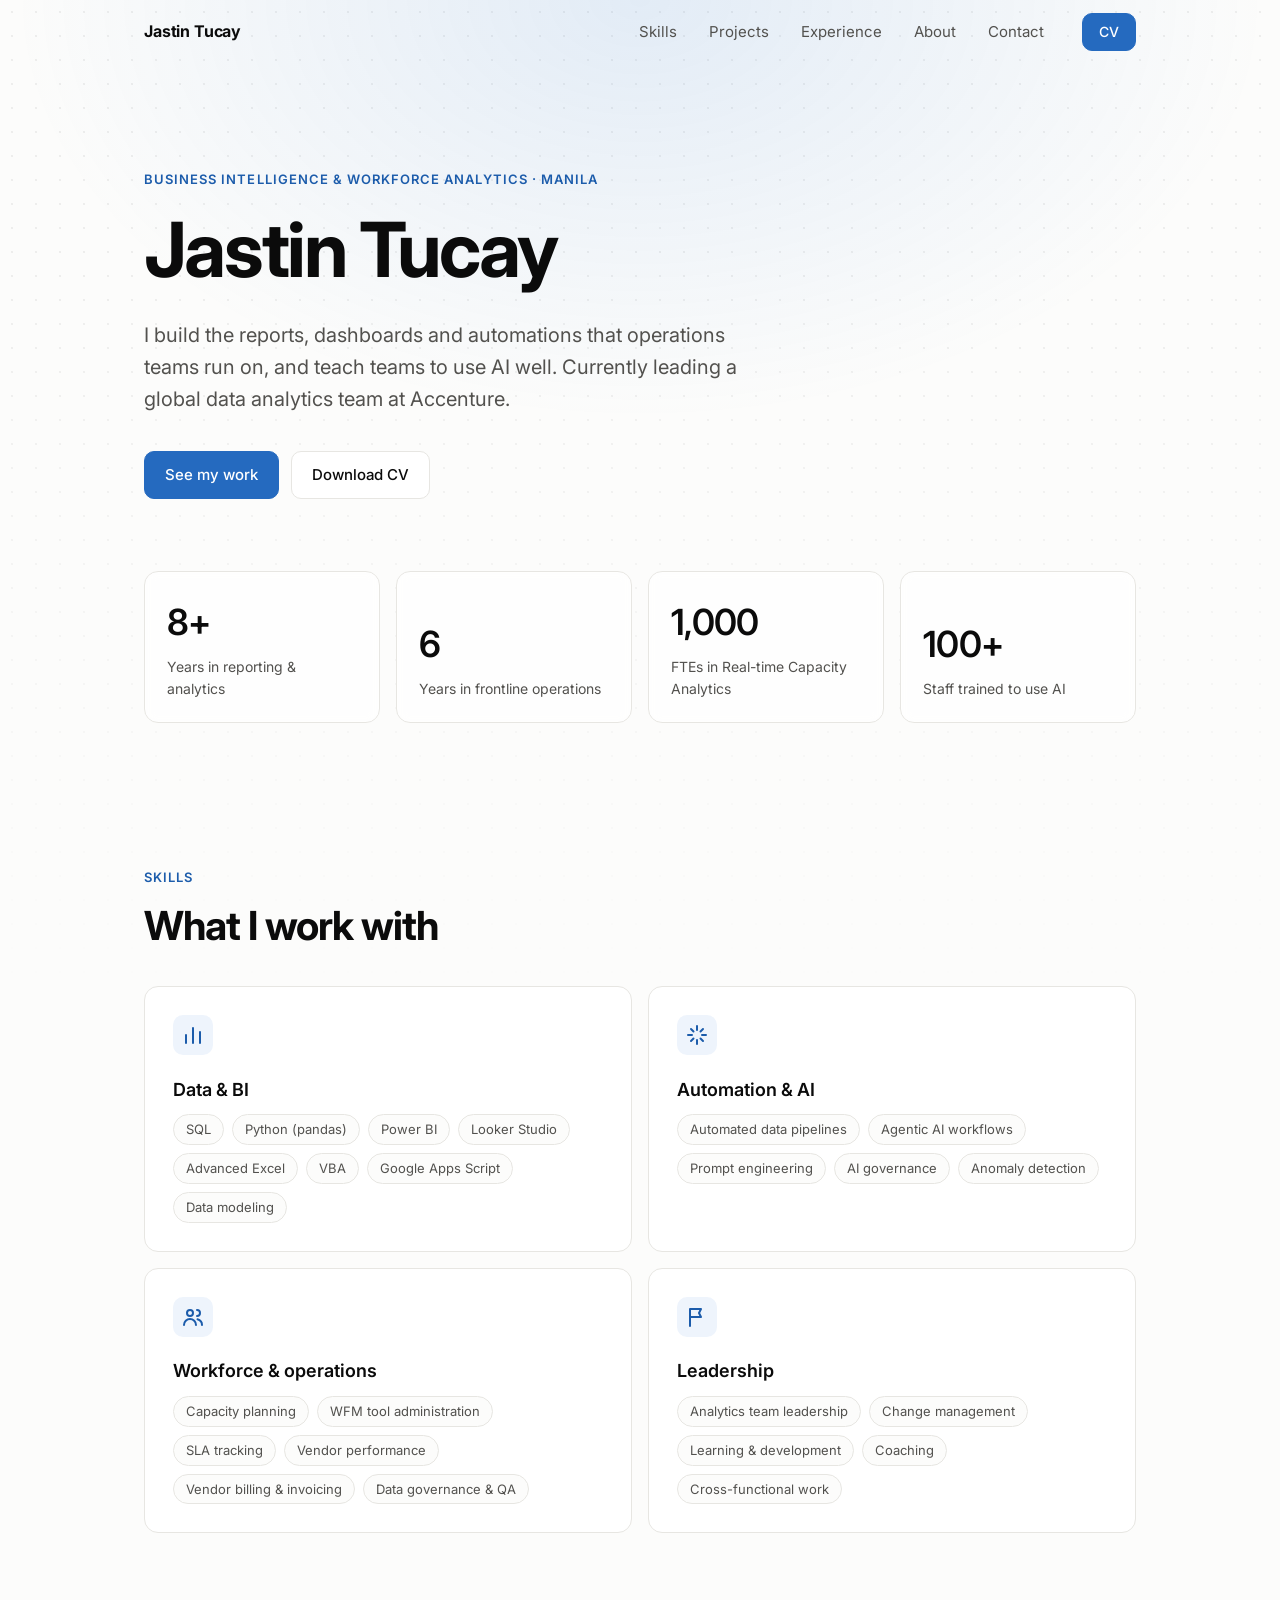
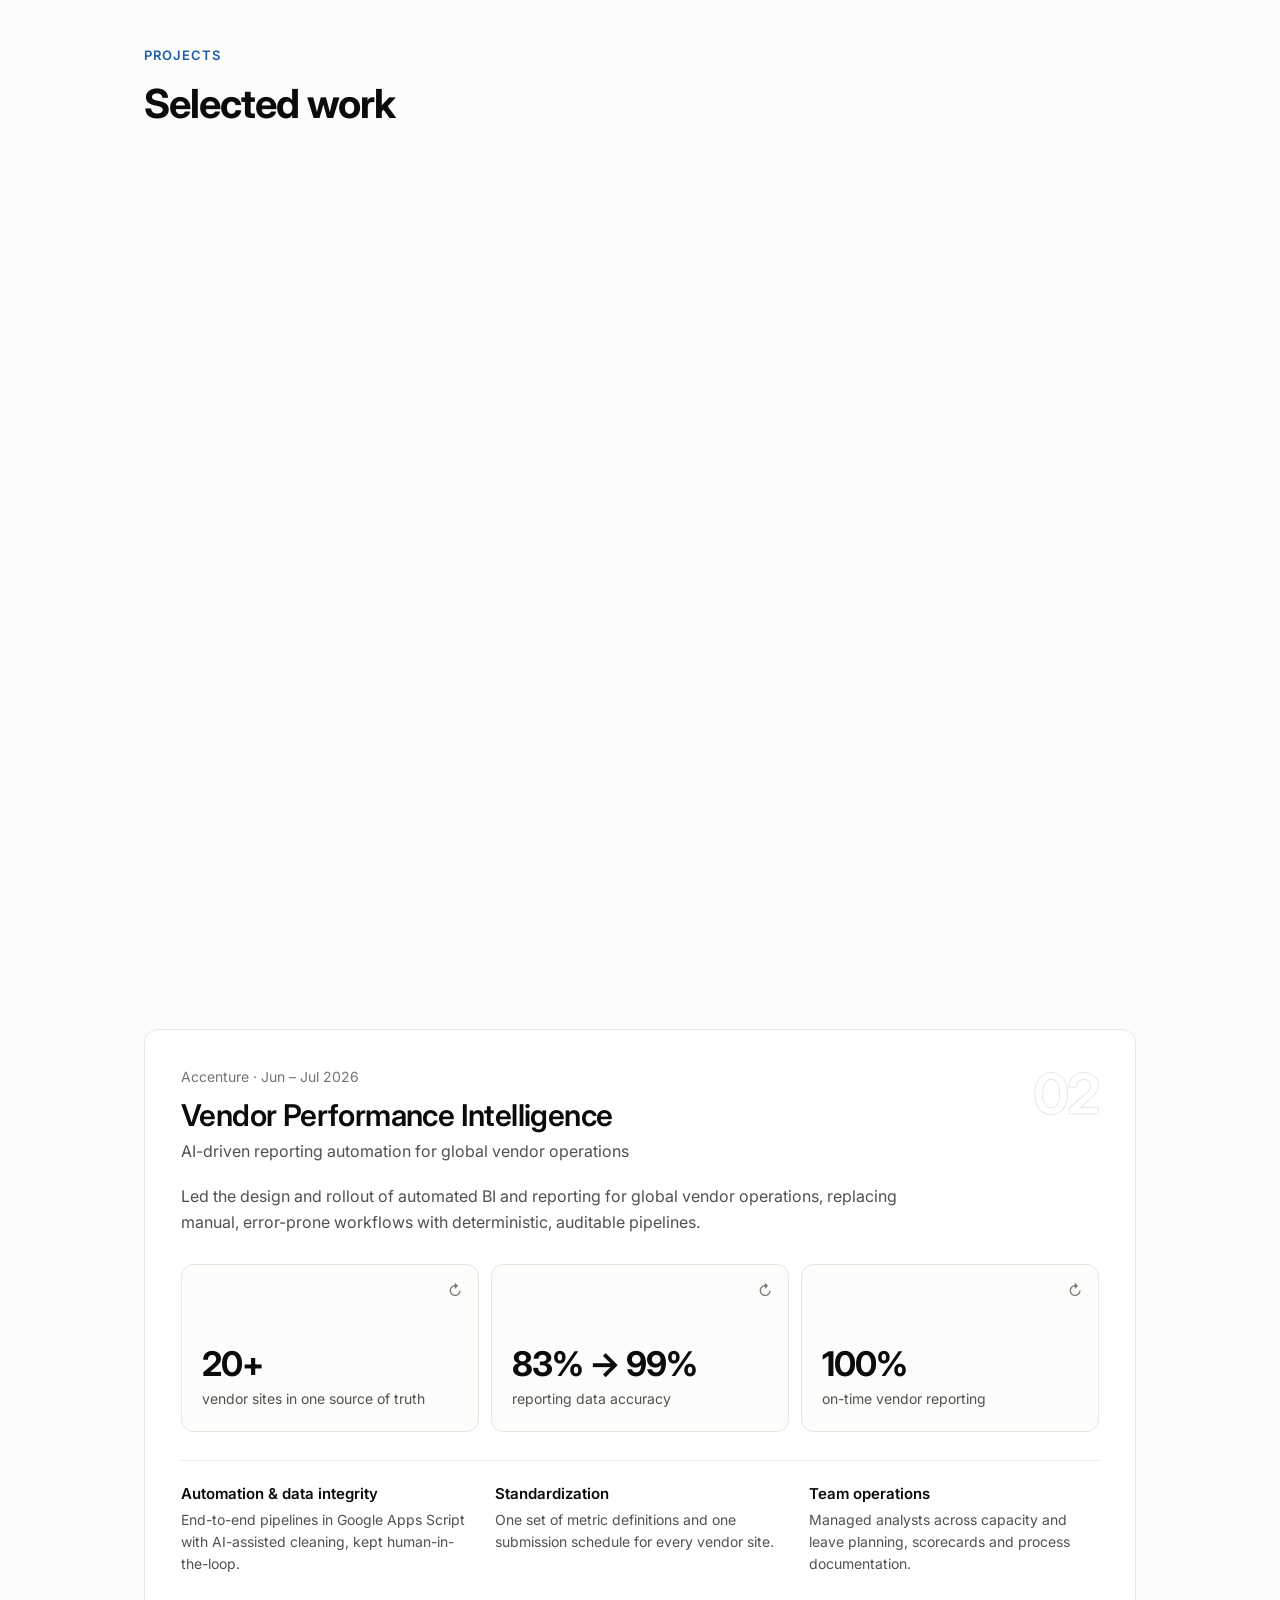
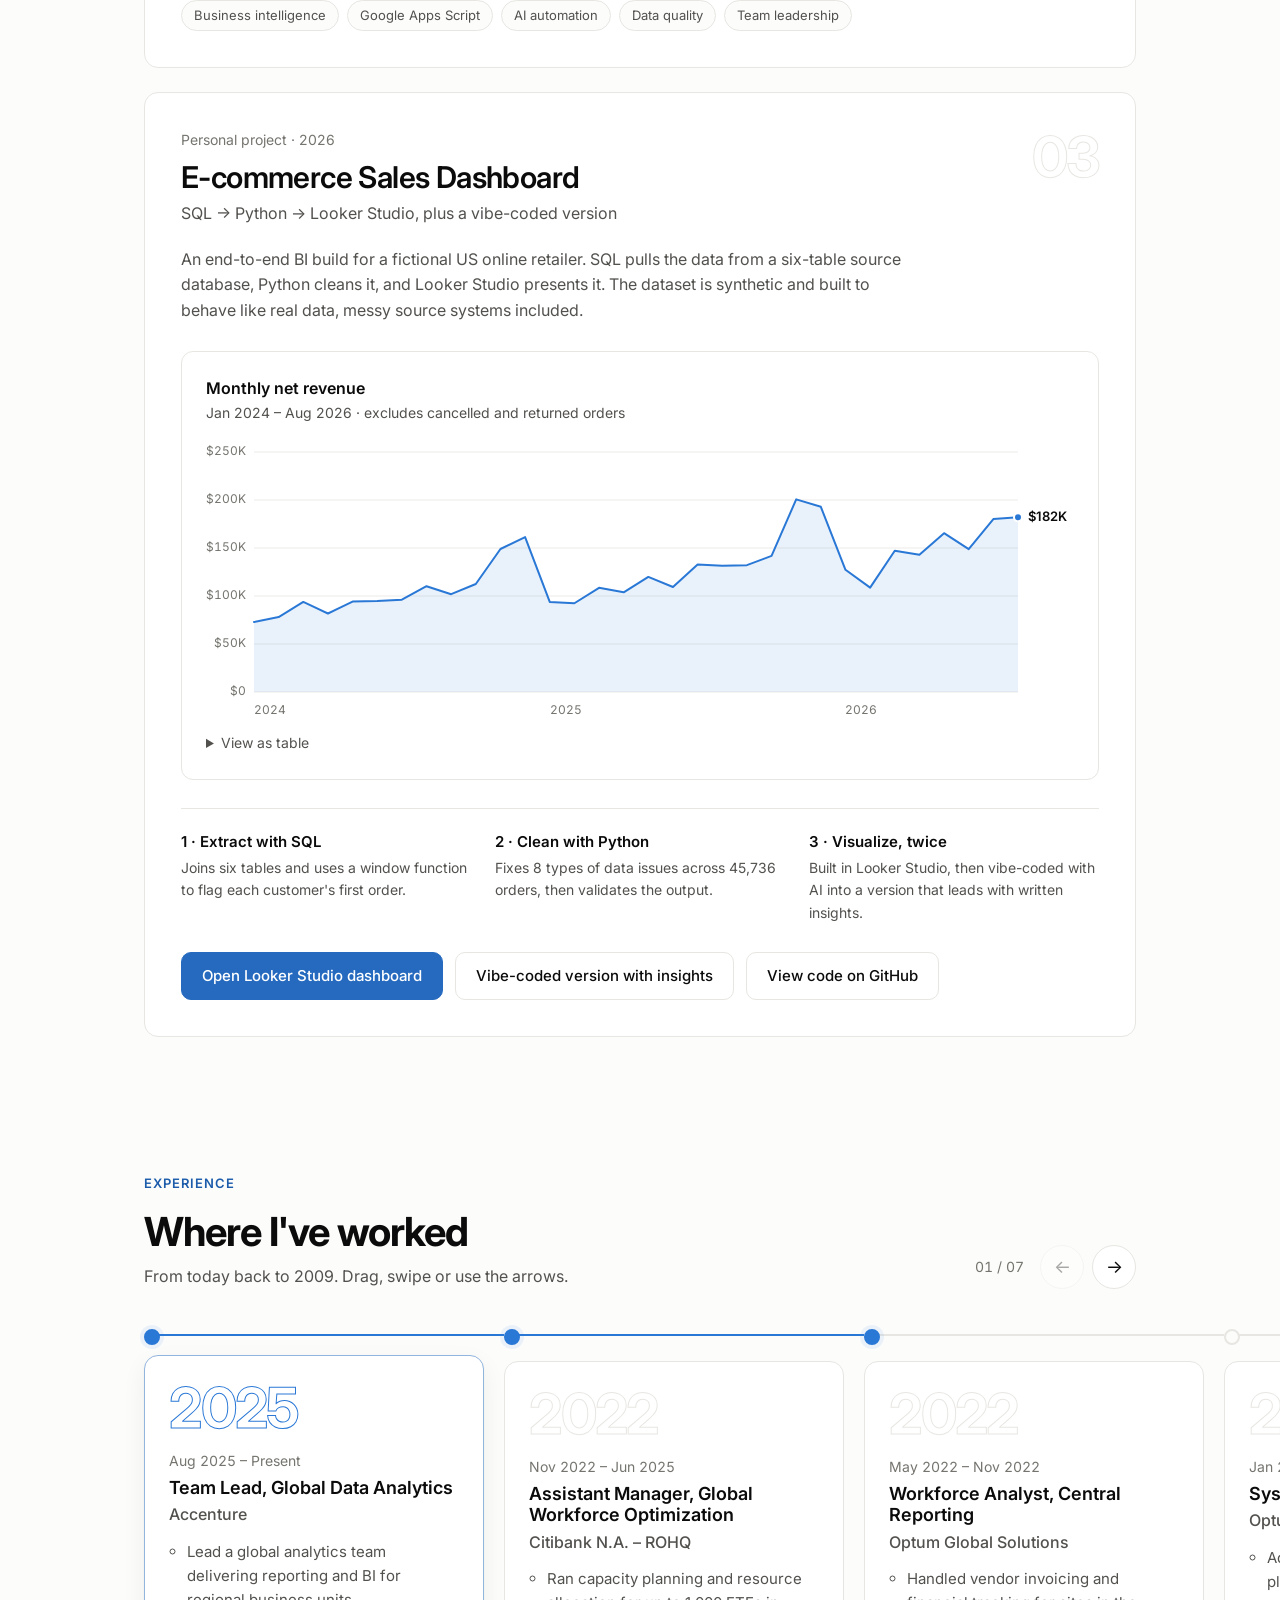
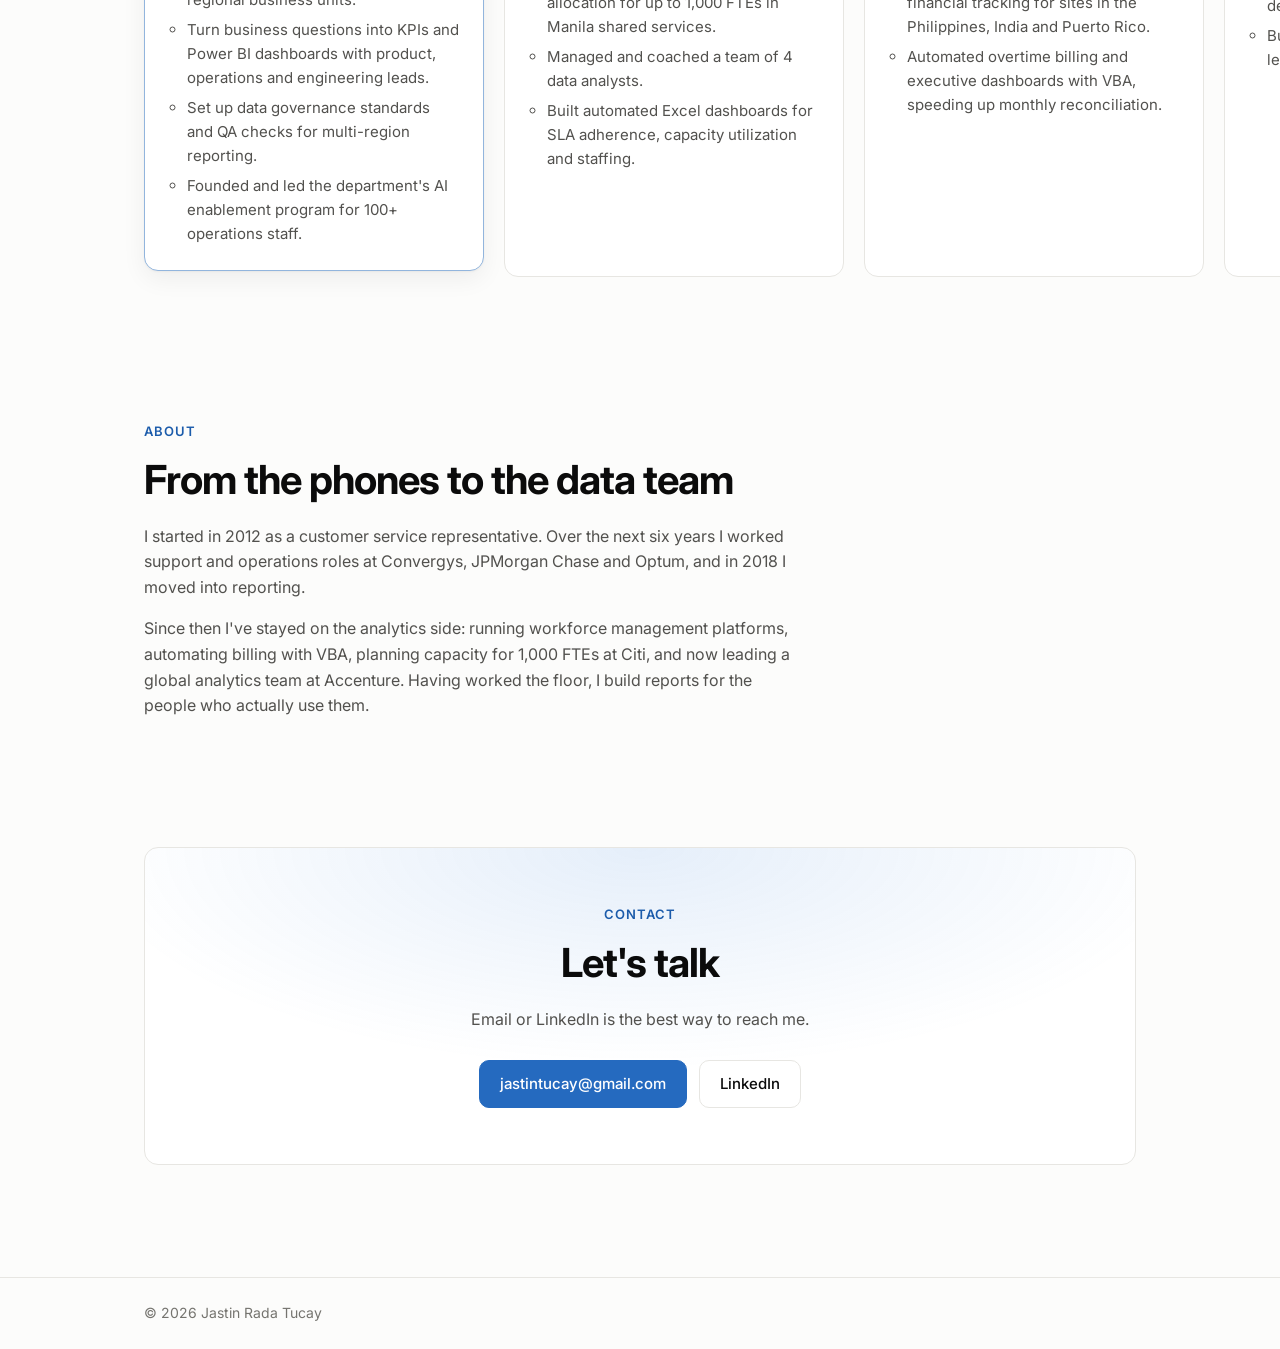
==== commit bb152eab: "Update index.html" ====
--- a/index.html
+++ b/index.html
@@ -54,7 +54,7 @@
           <dd data-count="6">6</dd>
         </div>
         <div class="stat" data-reveal style="--delay: 480ms">
-          <dt>FTEs in capacity planning</dt>
+          <dt>FTEs in Real-time Capacity Analytics</dt>
           <dd data-count="1000">1,000</dd>
         </div>
         <div class="stat" data-reveal style="--delay: 560ms">
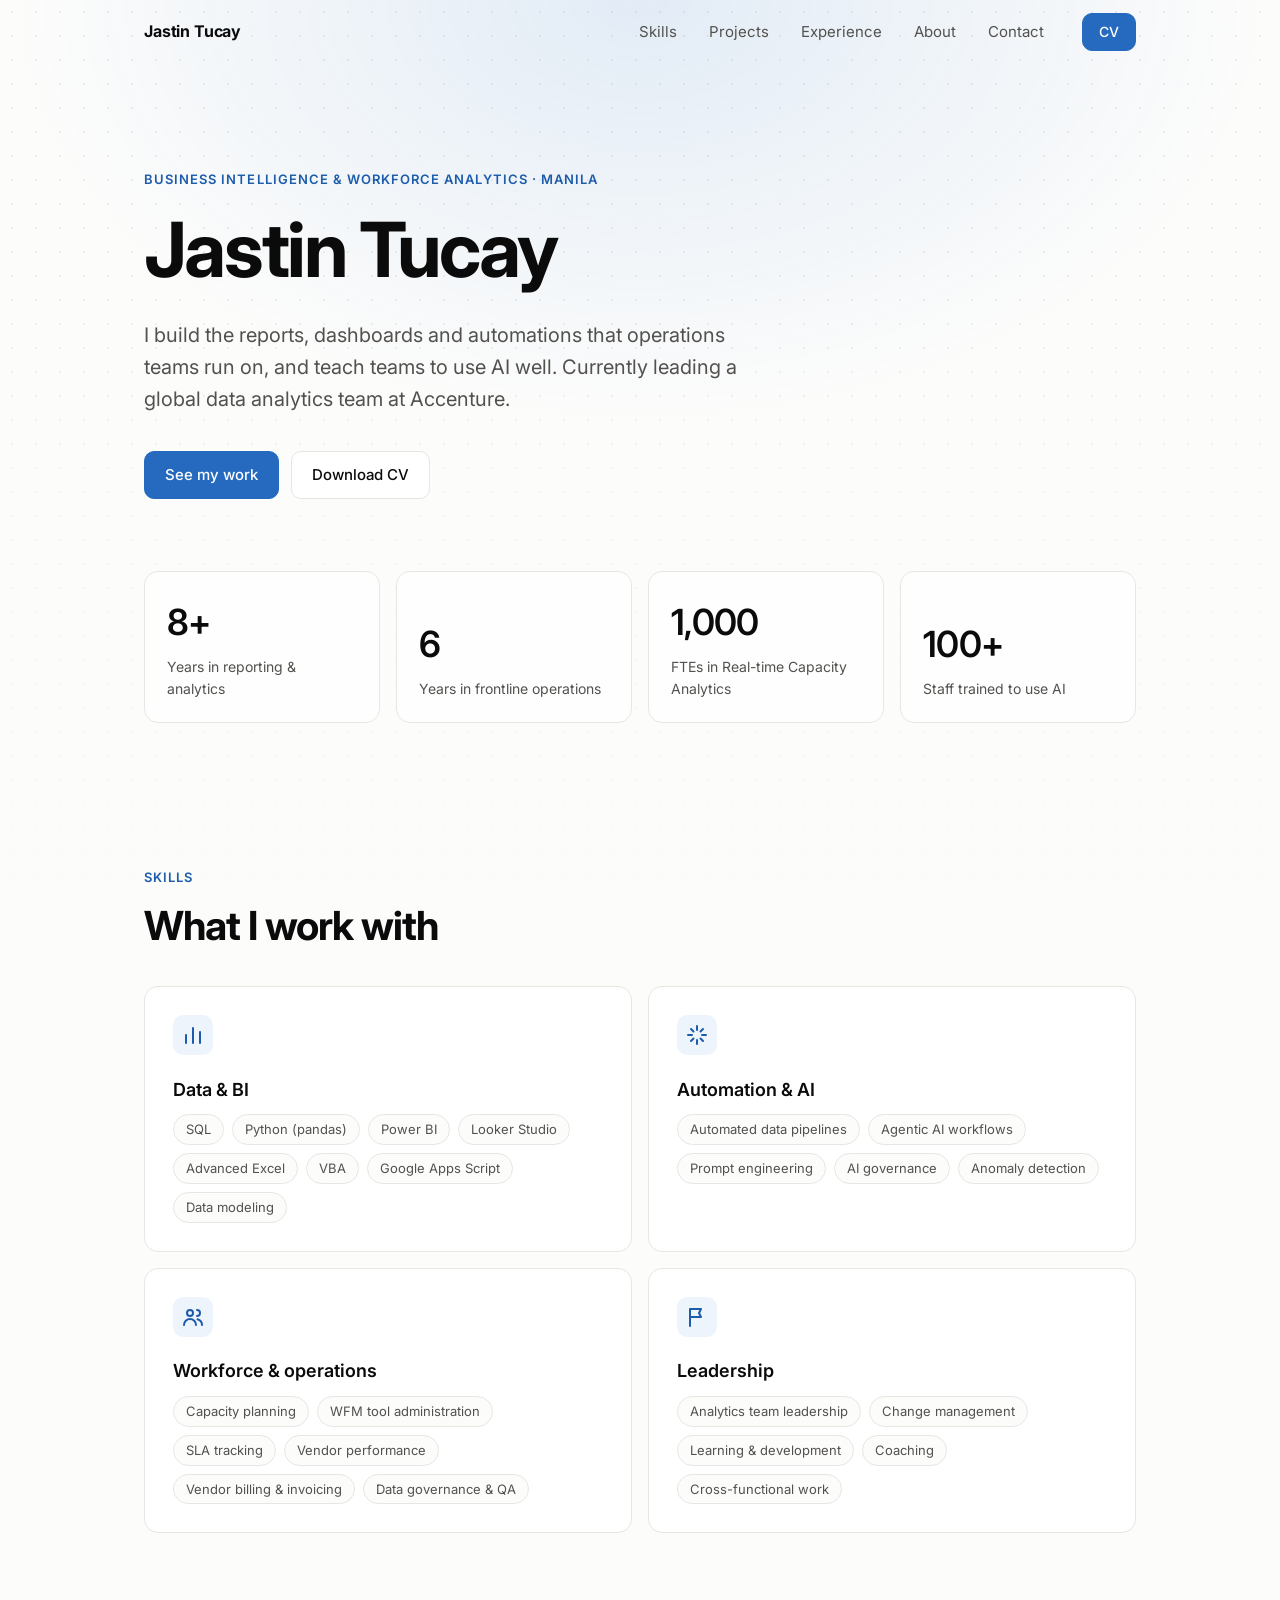
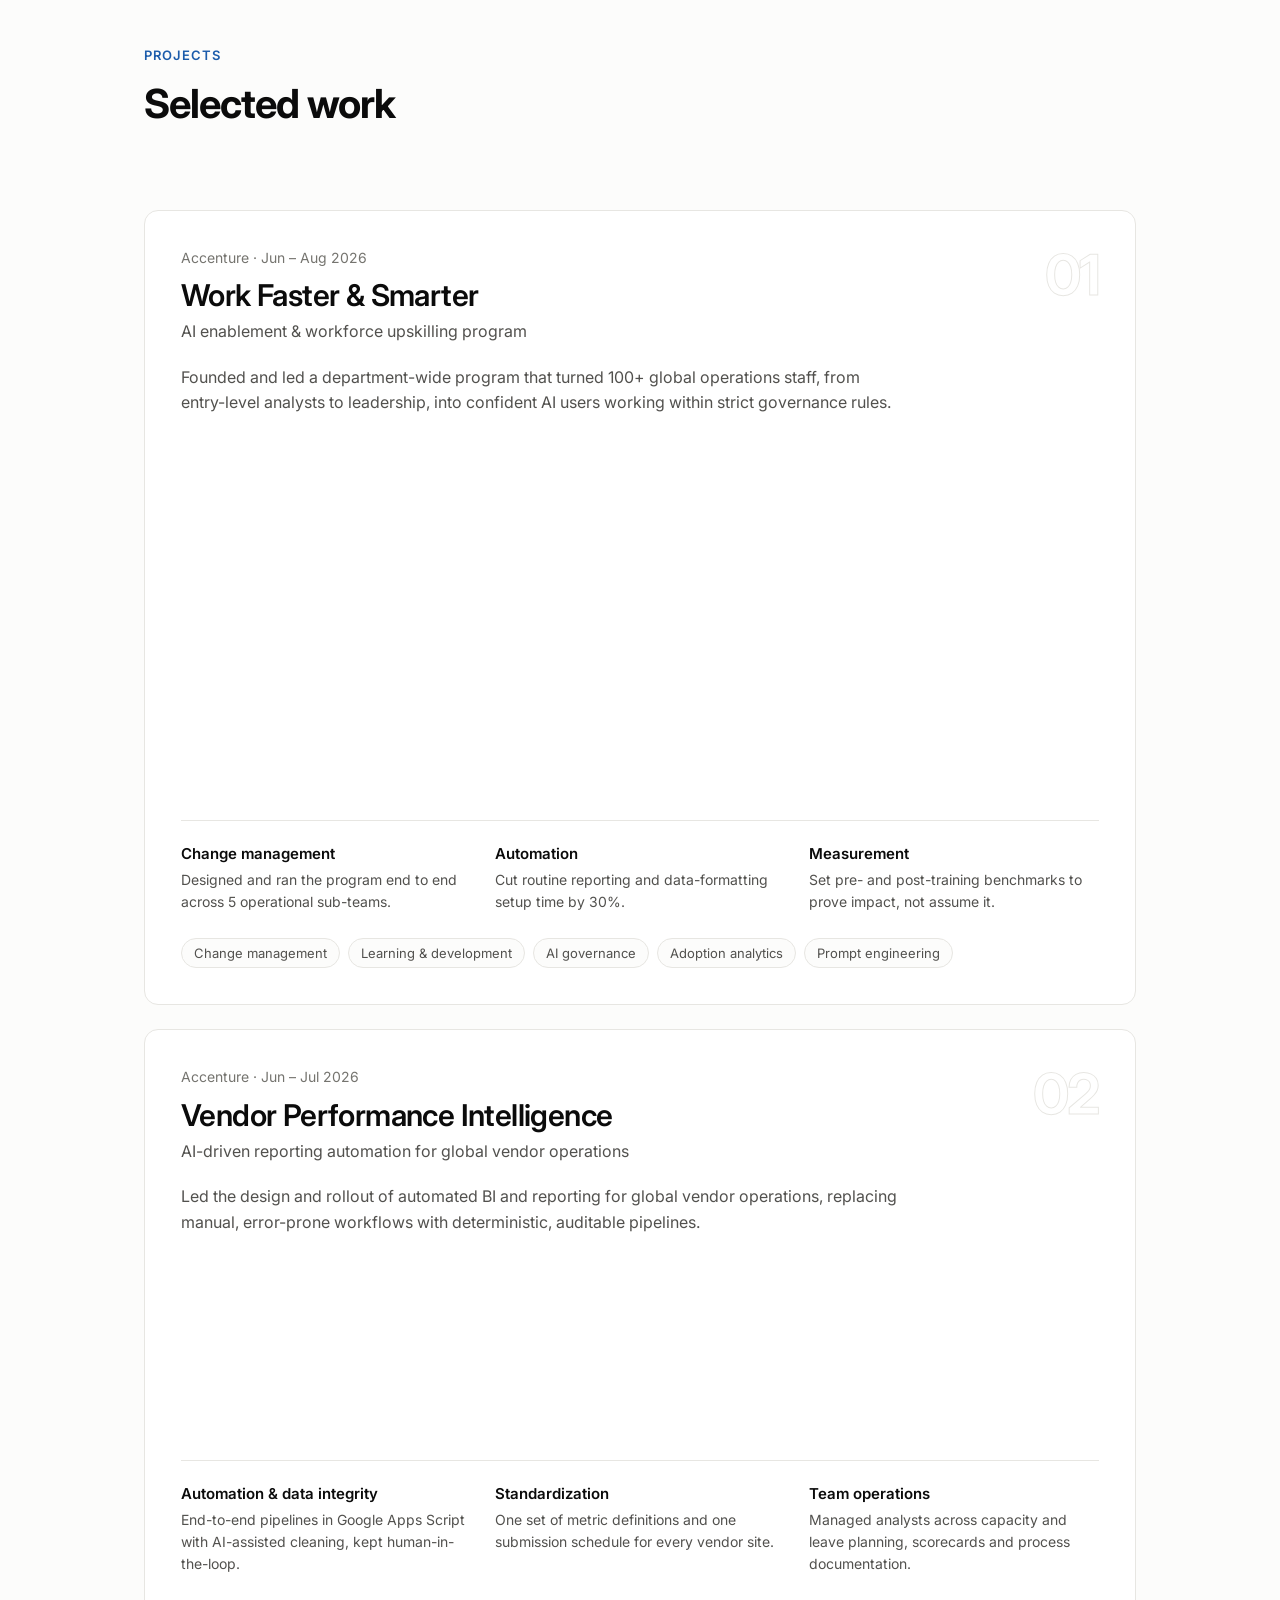
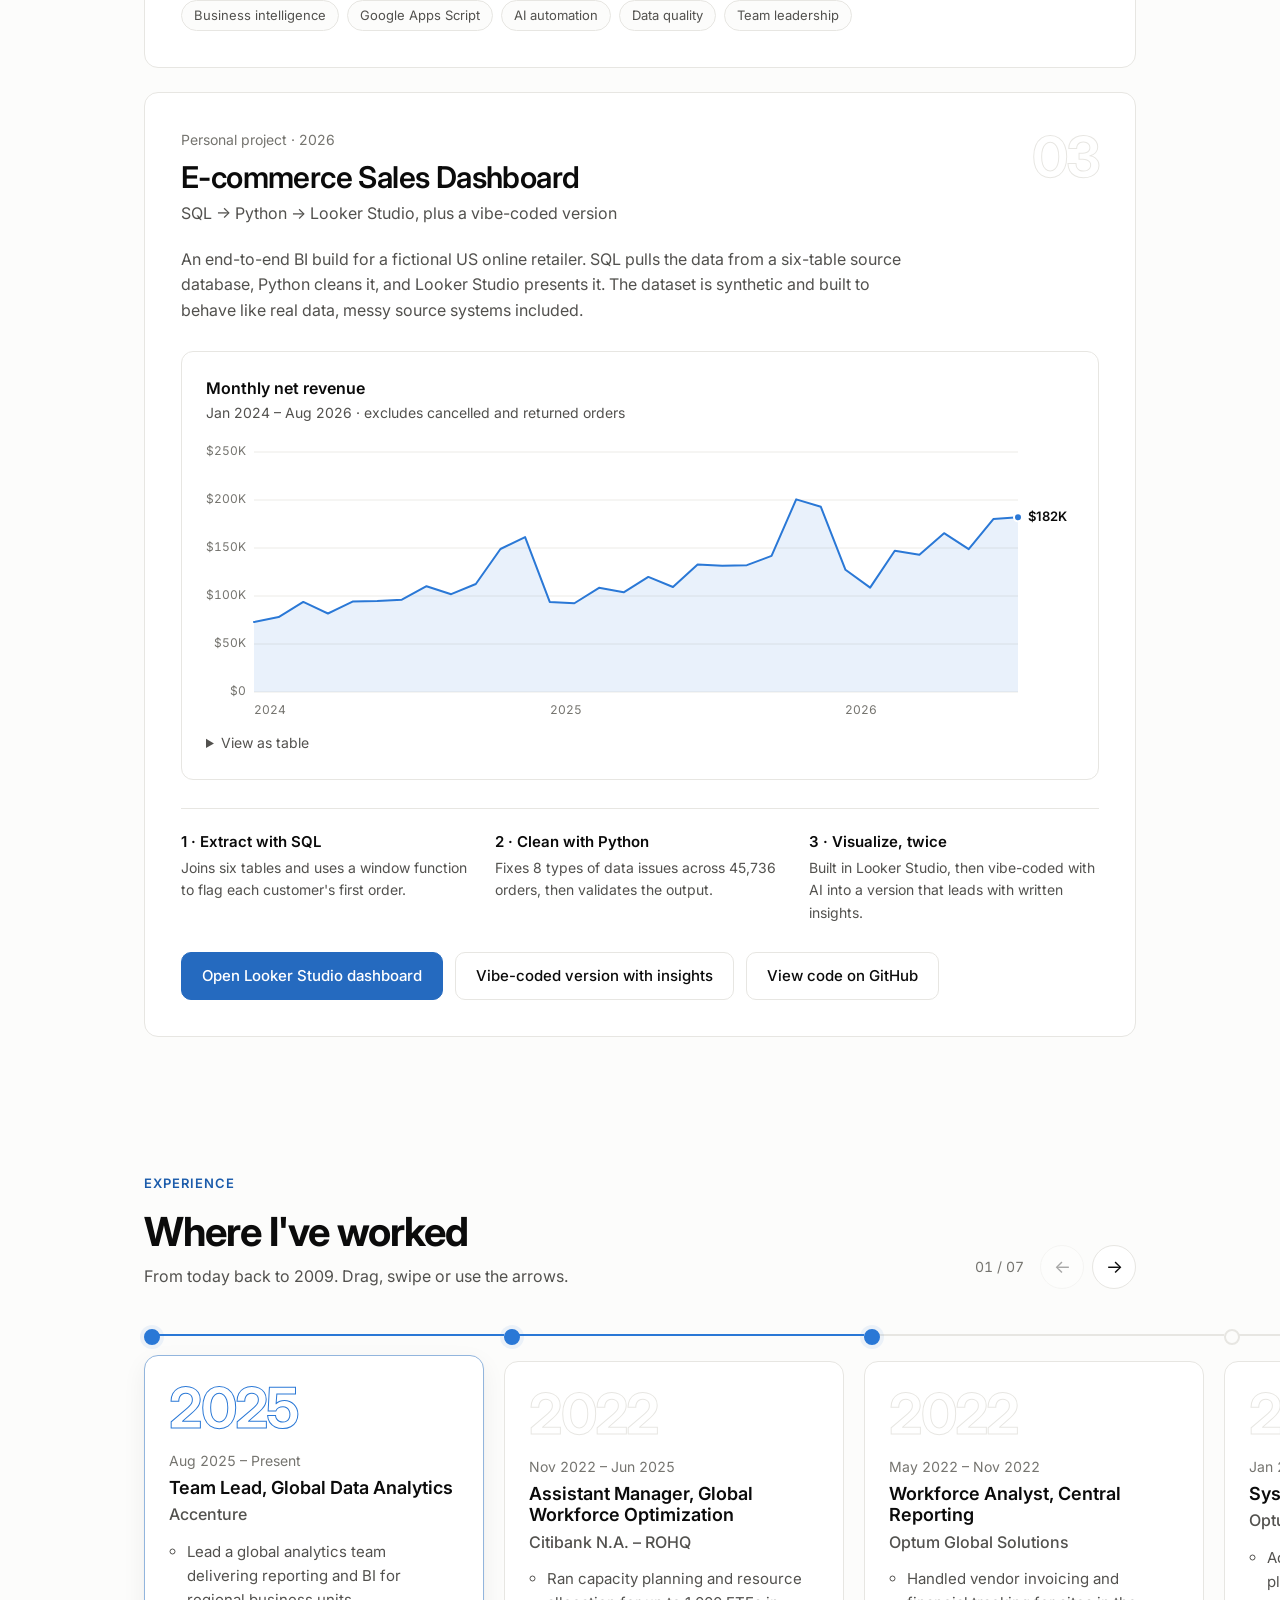
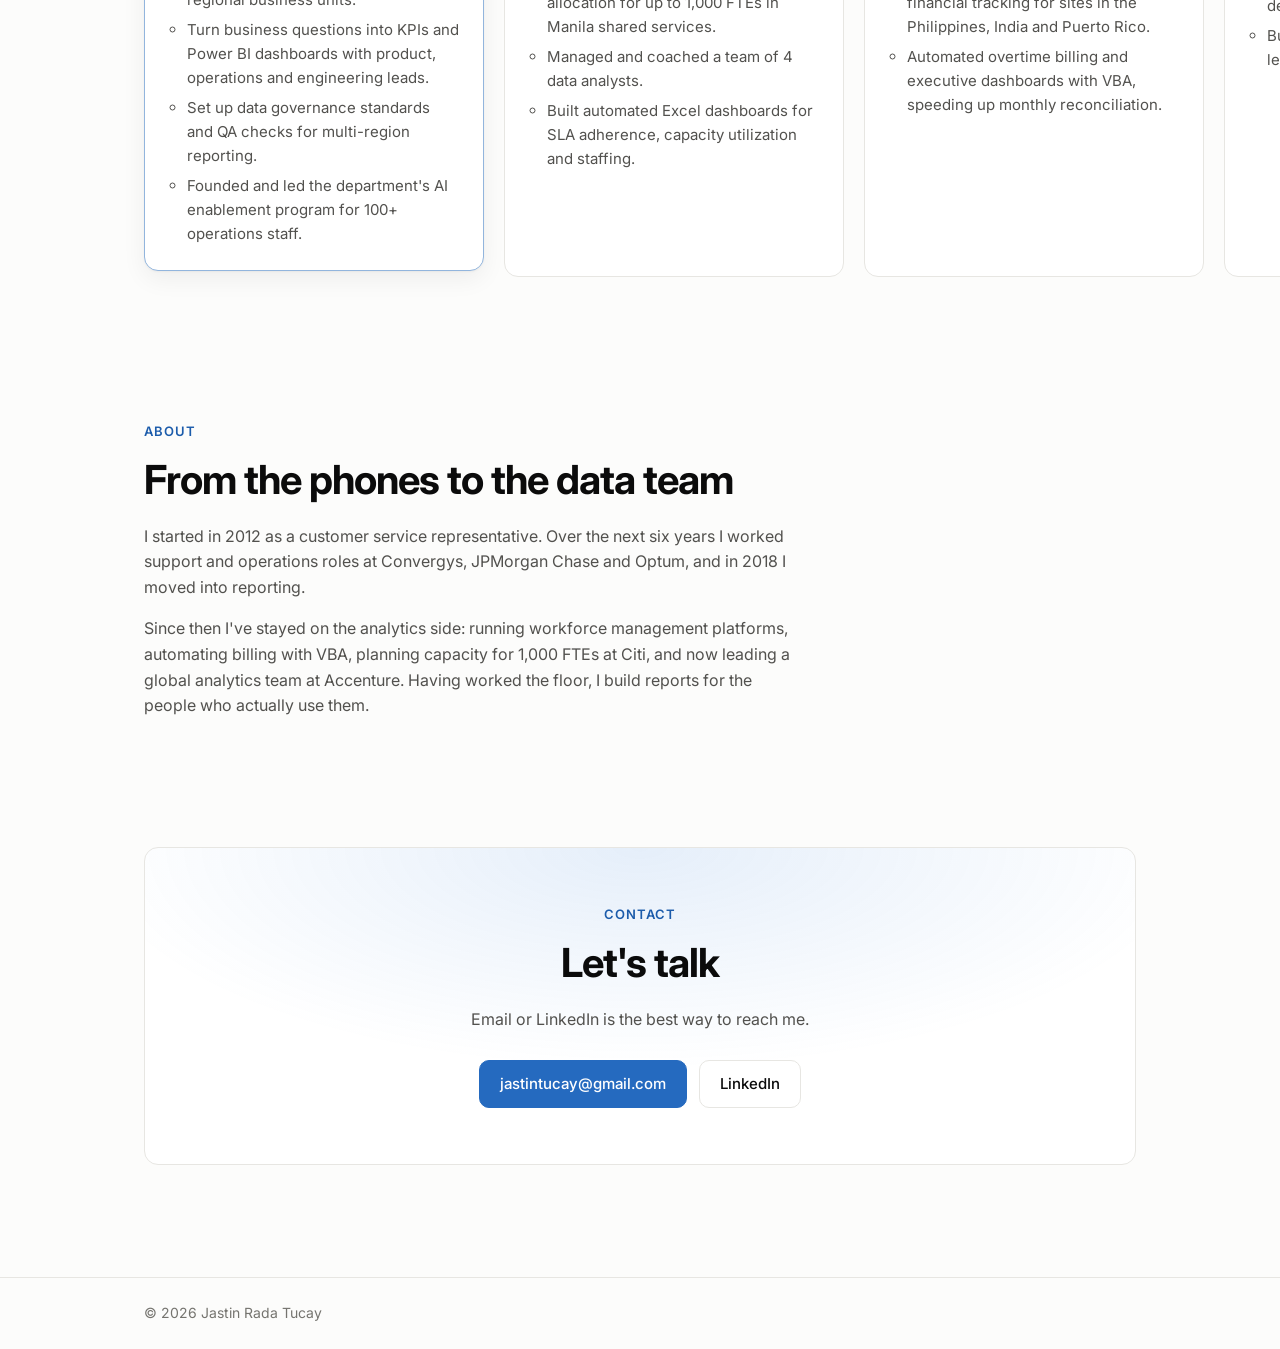
==== commit 863b9708: "Update index.html" ====
--- a/index.html
+++ b/index.html
@@ -283,7 +283,7 @@
 
         <div class="project-links">
           <!-- TODO: replace LOOKER_STUDIO_URL with the share link -->
-          <a href="LOOKER_STUDIO_URL" class="button" target="_blank" rel="noopener">Open Looker Studio dashboard</a>
+          <a href="https://datastudio.google.com/s/n2EBUT5hKLM" class="button" target="_blank" rel="noopener">Open Looker Studio dashboard</a>
           <a href="dashboard.html" class="button button-secondary">Vibe-coded version with insights</a>
           <a href="https://github.com/pantinpo/BI_Portfolio" class="button button-secondary" target="_blank" rel="noopener">View code on GitHub</a>
         </div>
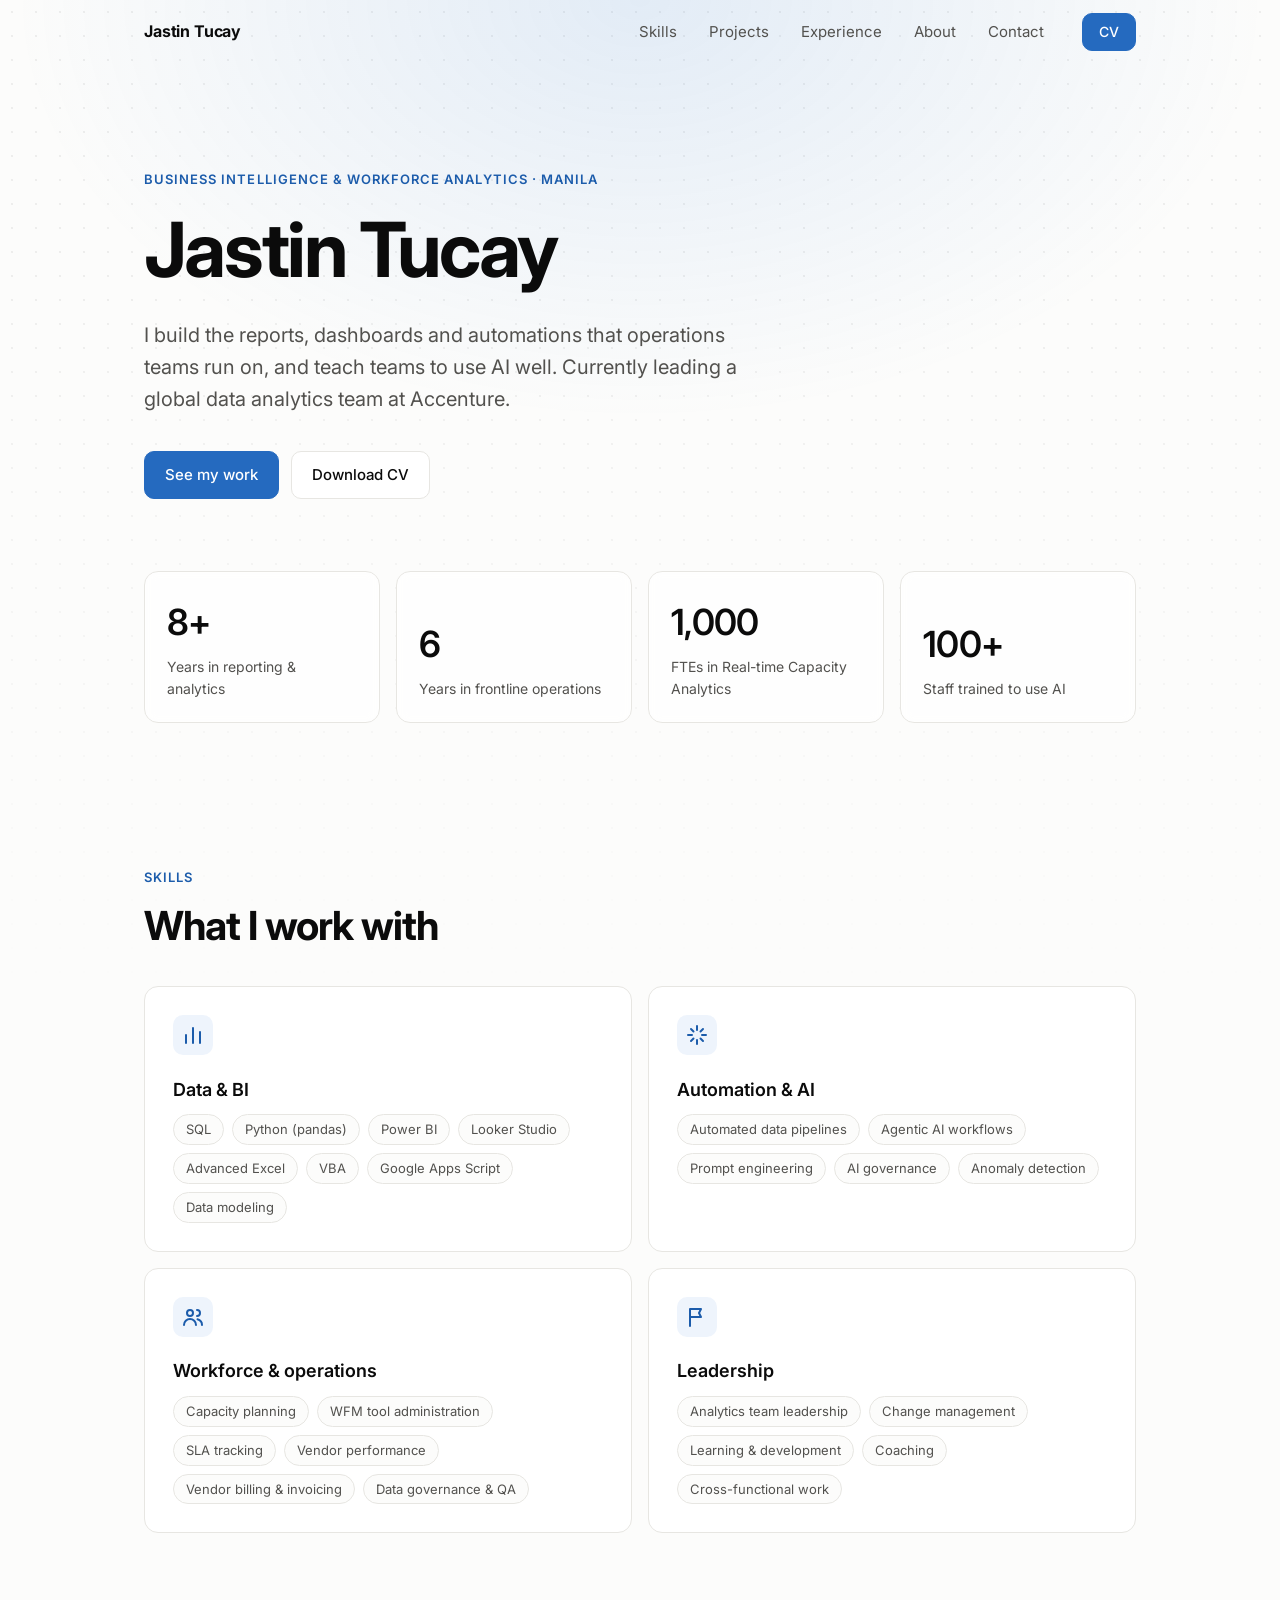
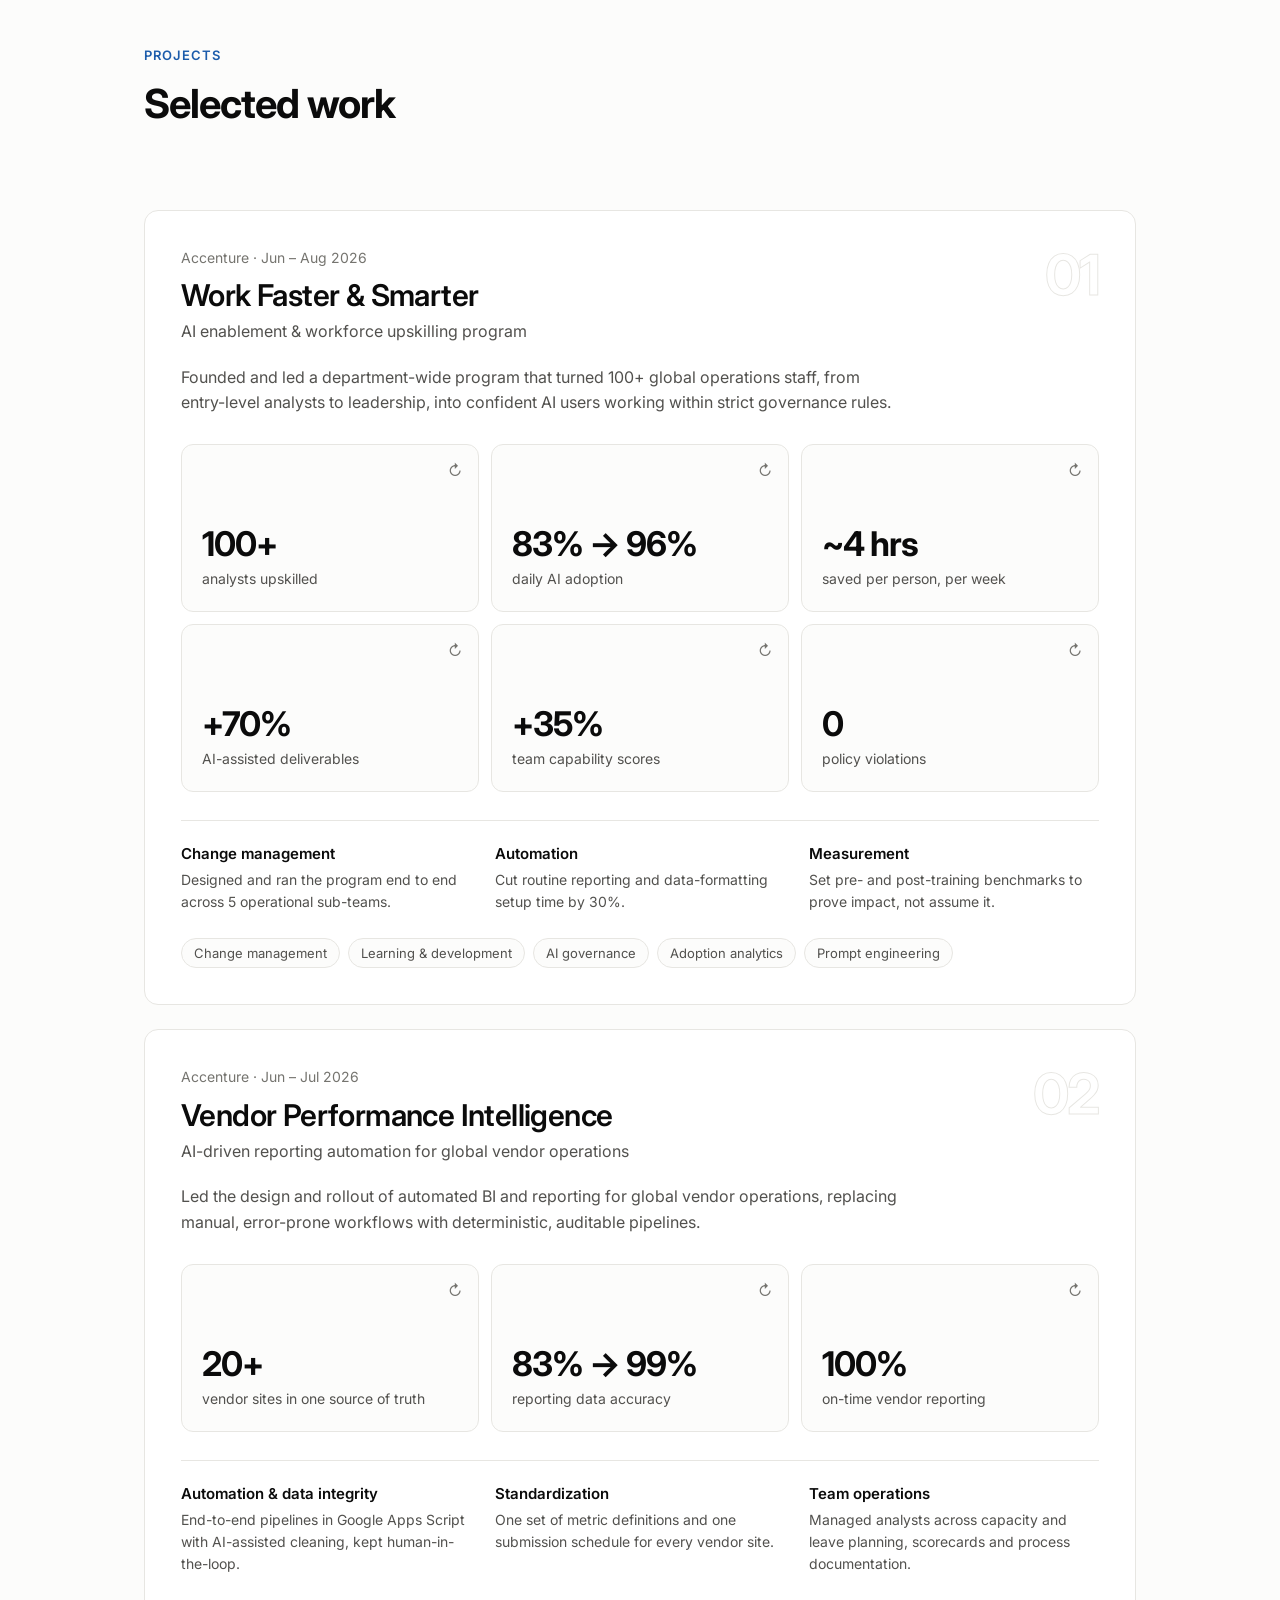
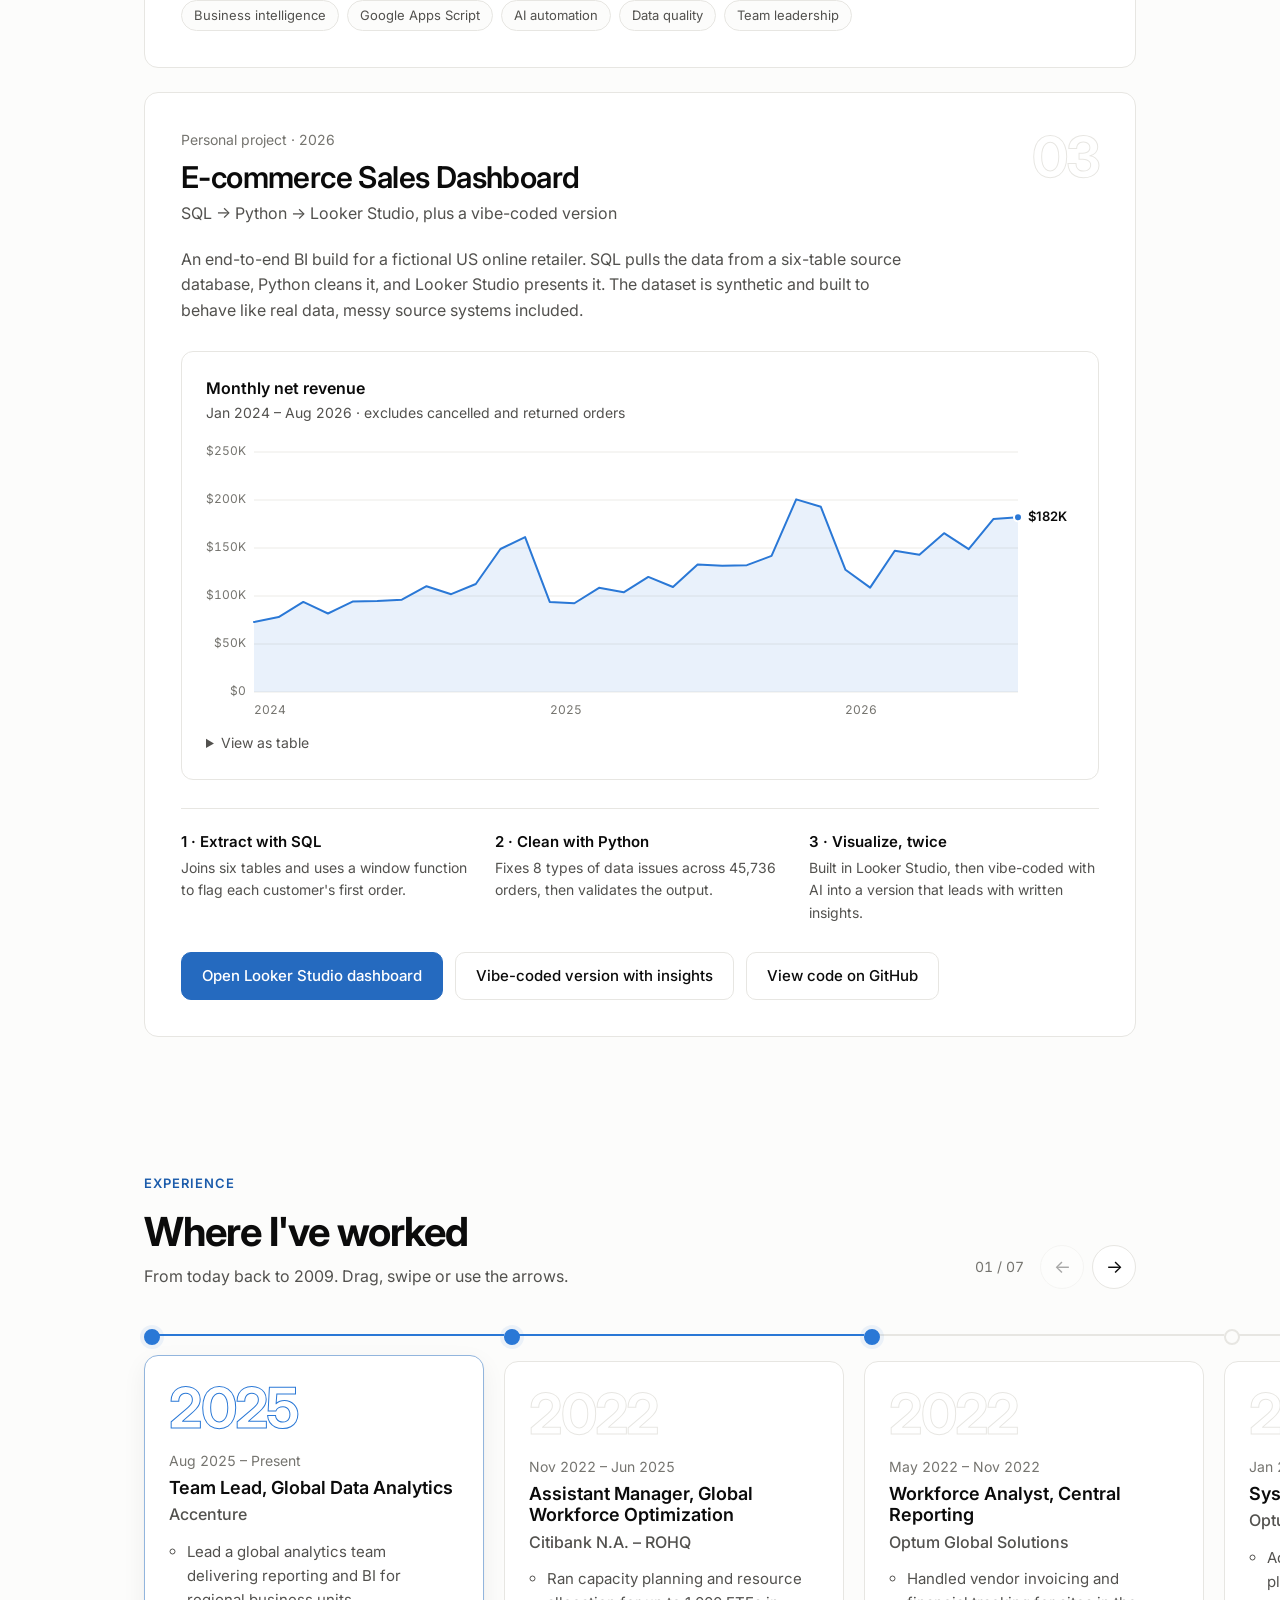
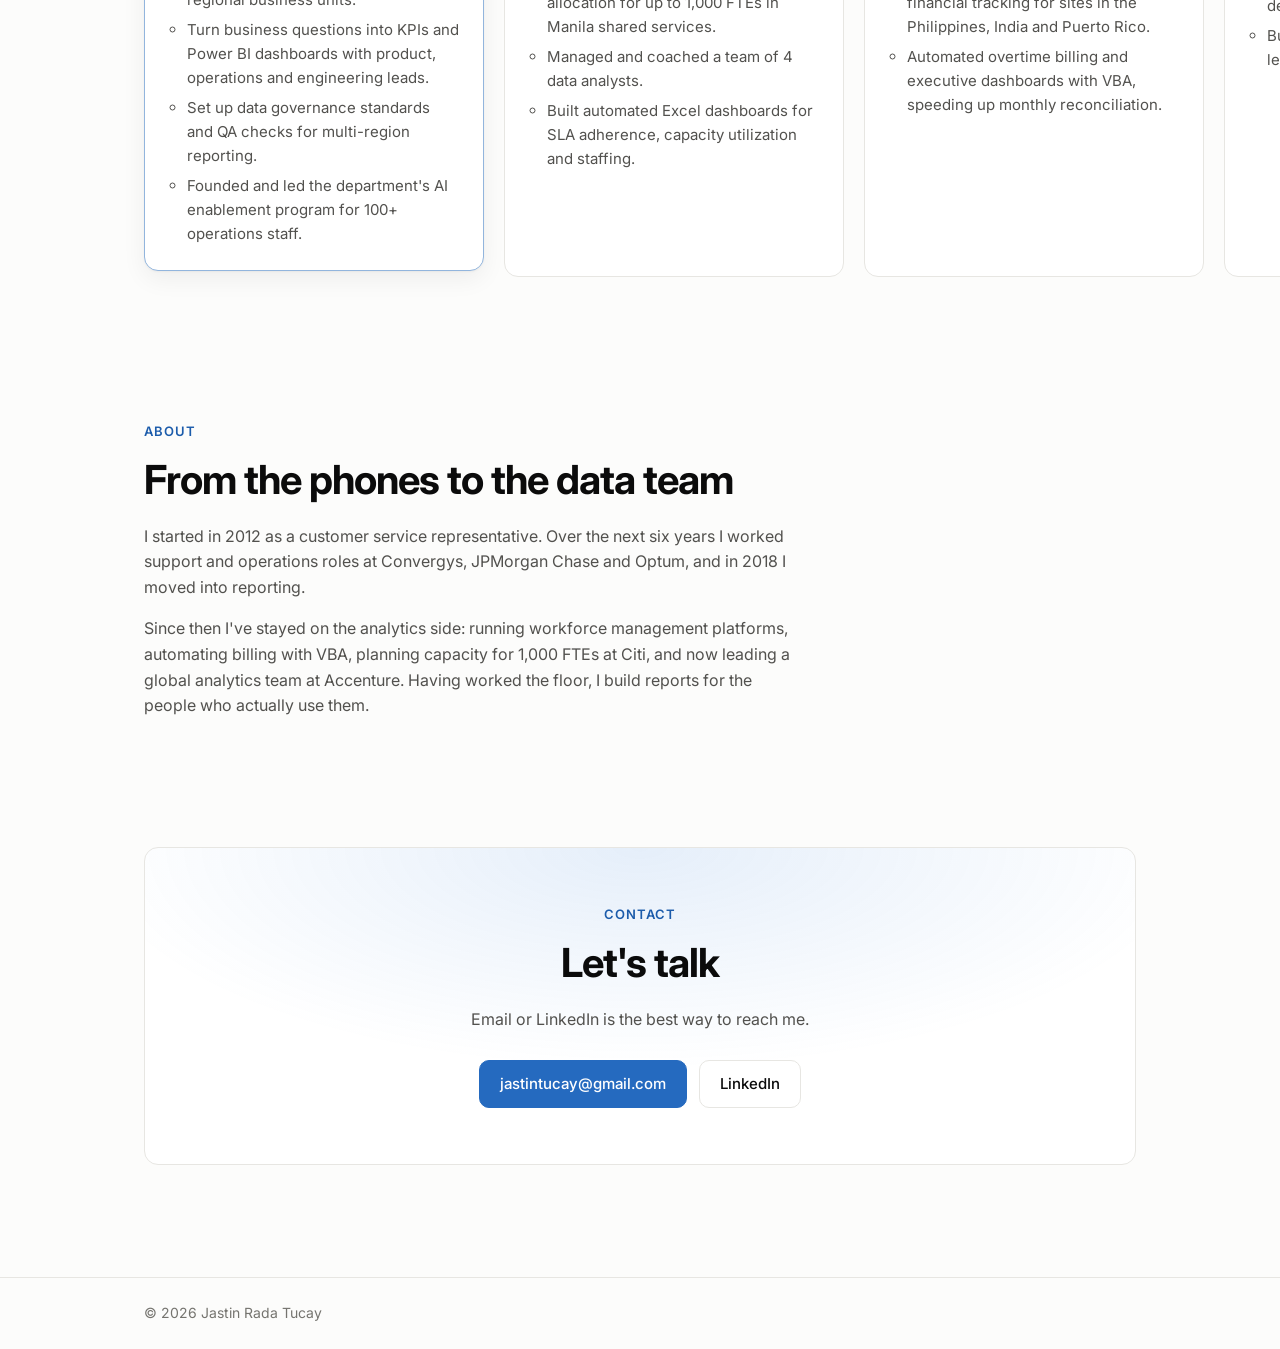
==== commit a08db501: "Update index.html" ====
--- a/index.html
+++ b/index.html
@@ -55,7 +55,7 @@
         </div>
         <div class="stat" data-reveal style="--delay: 480ms">
           <dt>FTEs in Real-time Capacity Analytics</dt>
-          <dd data-count="1000">1,000</dd>
+          <dd data-count="1000">1,000+</dd>
         </div>
         <div class="stat" data-reveal style="--delay: 560ms">
           <dt>Staff trained to use AI</dt>
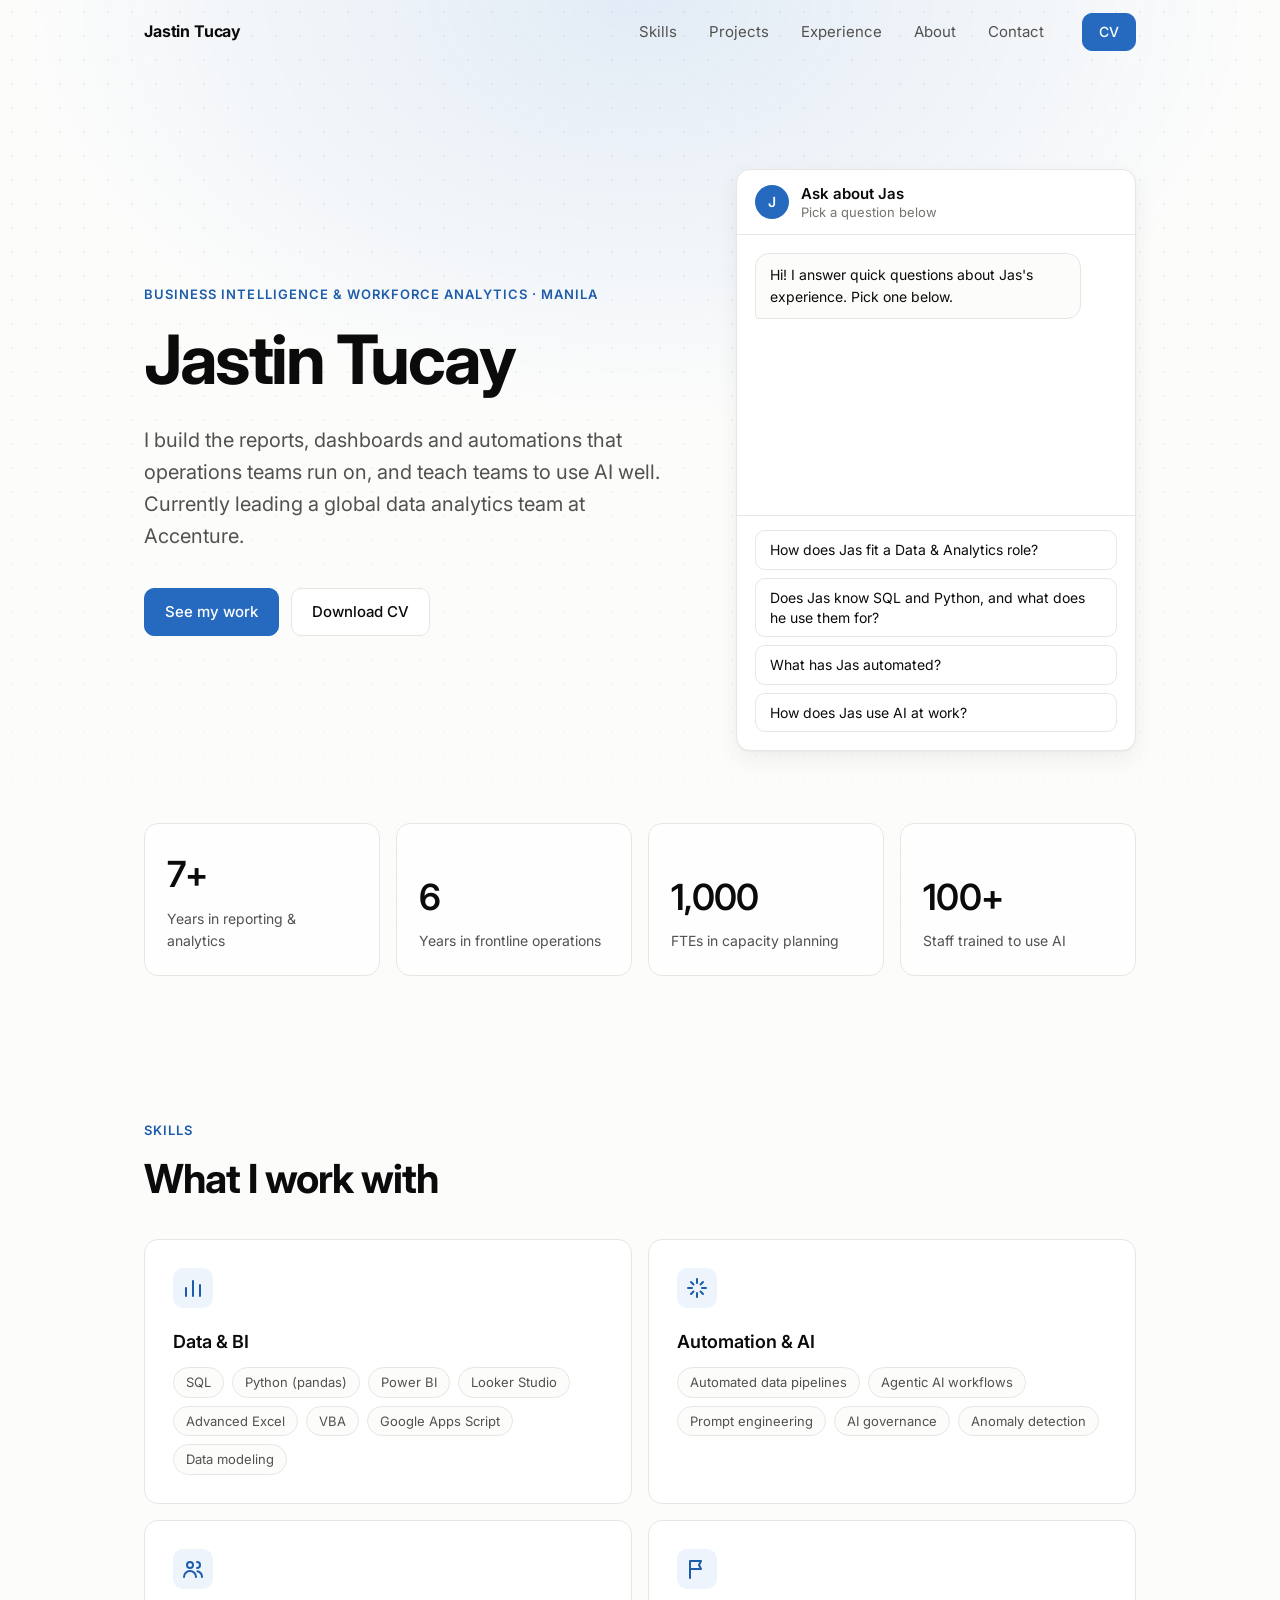
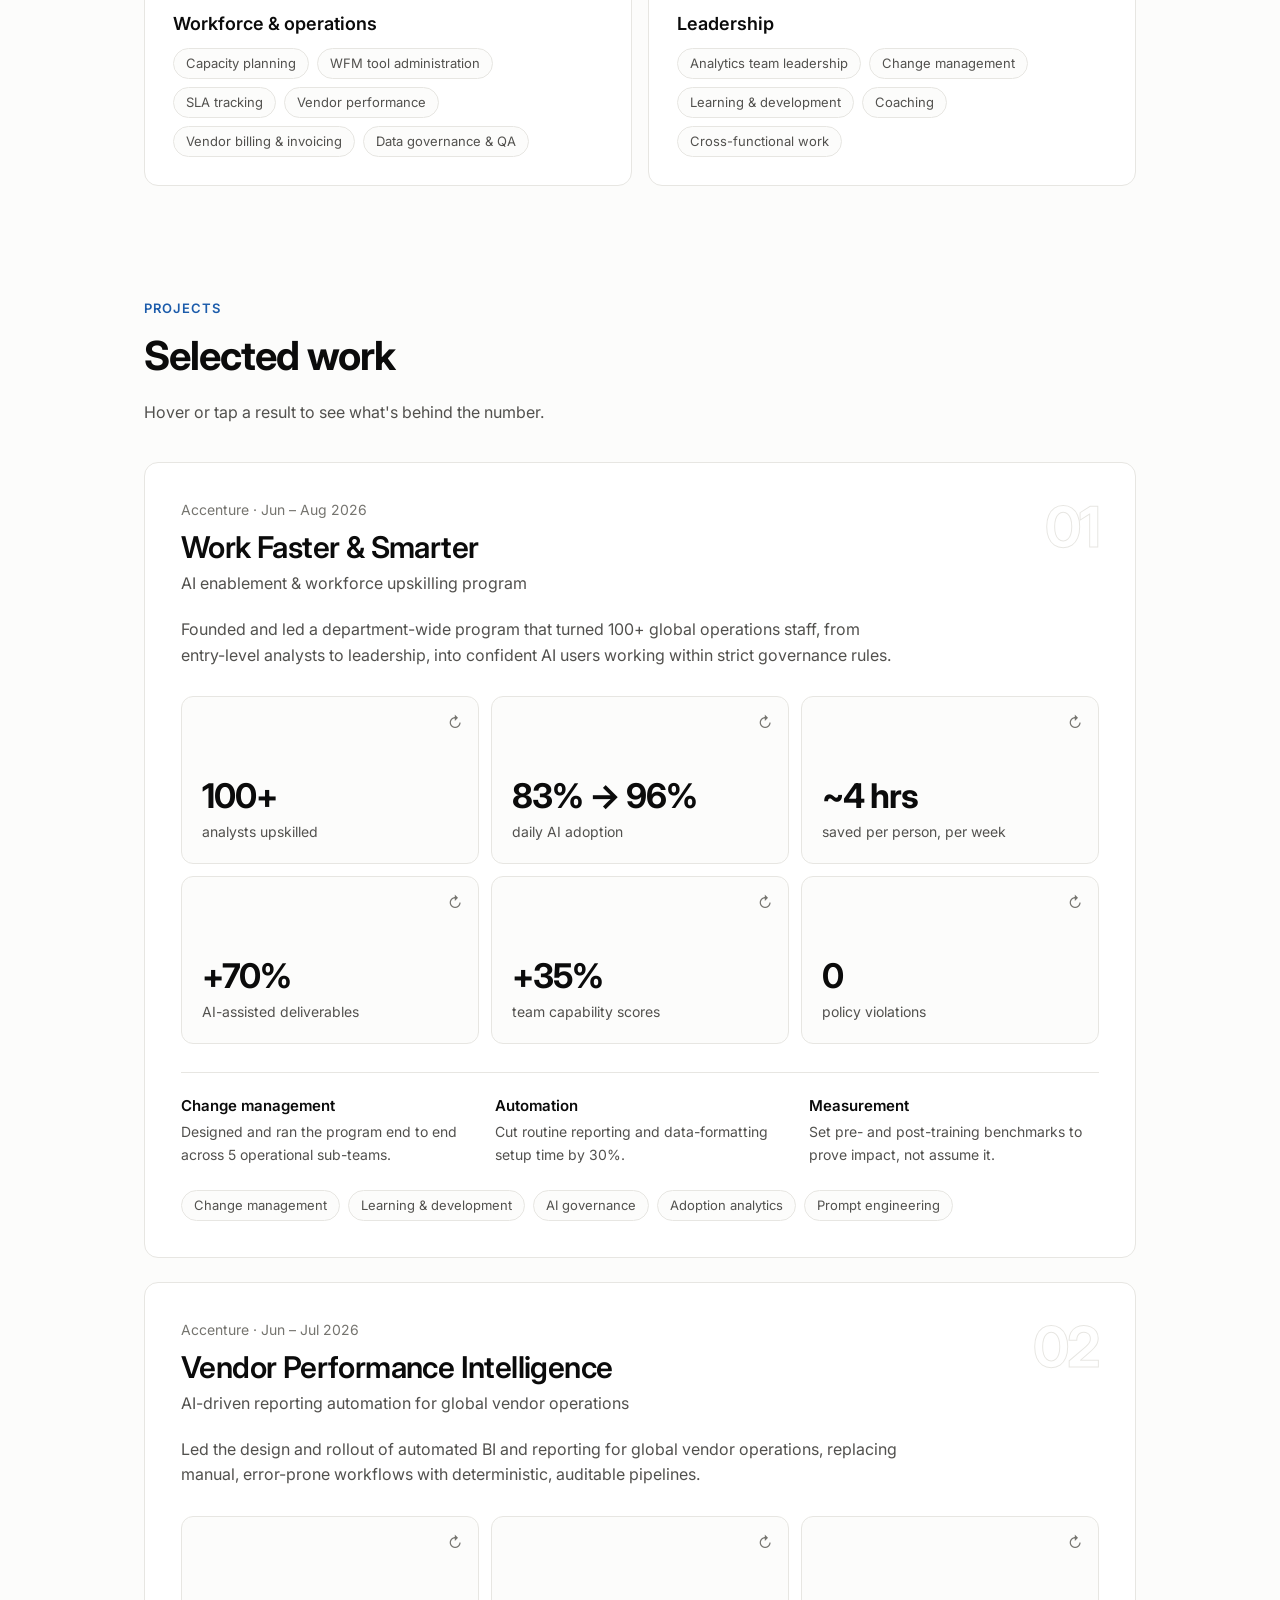
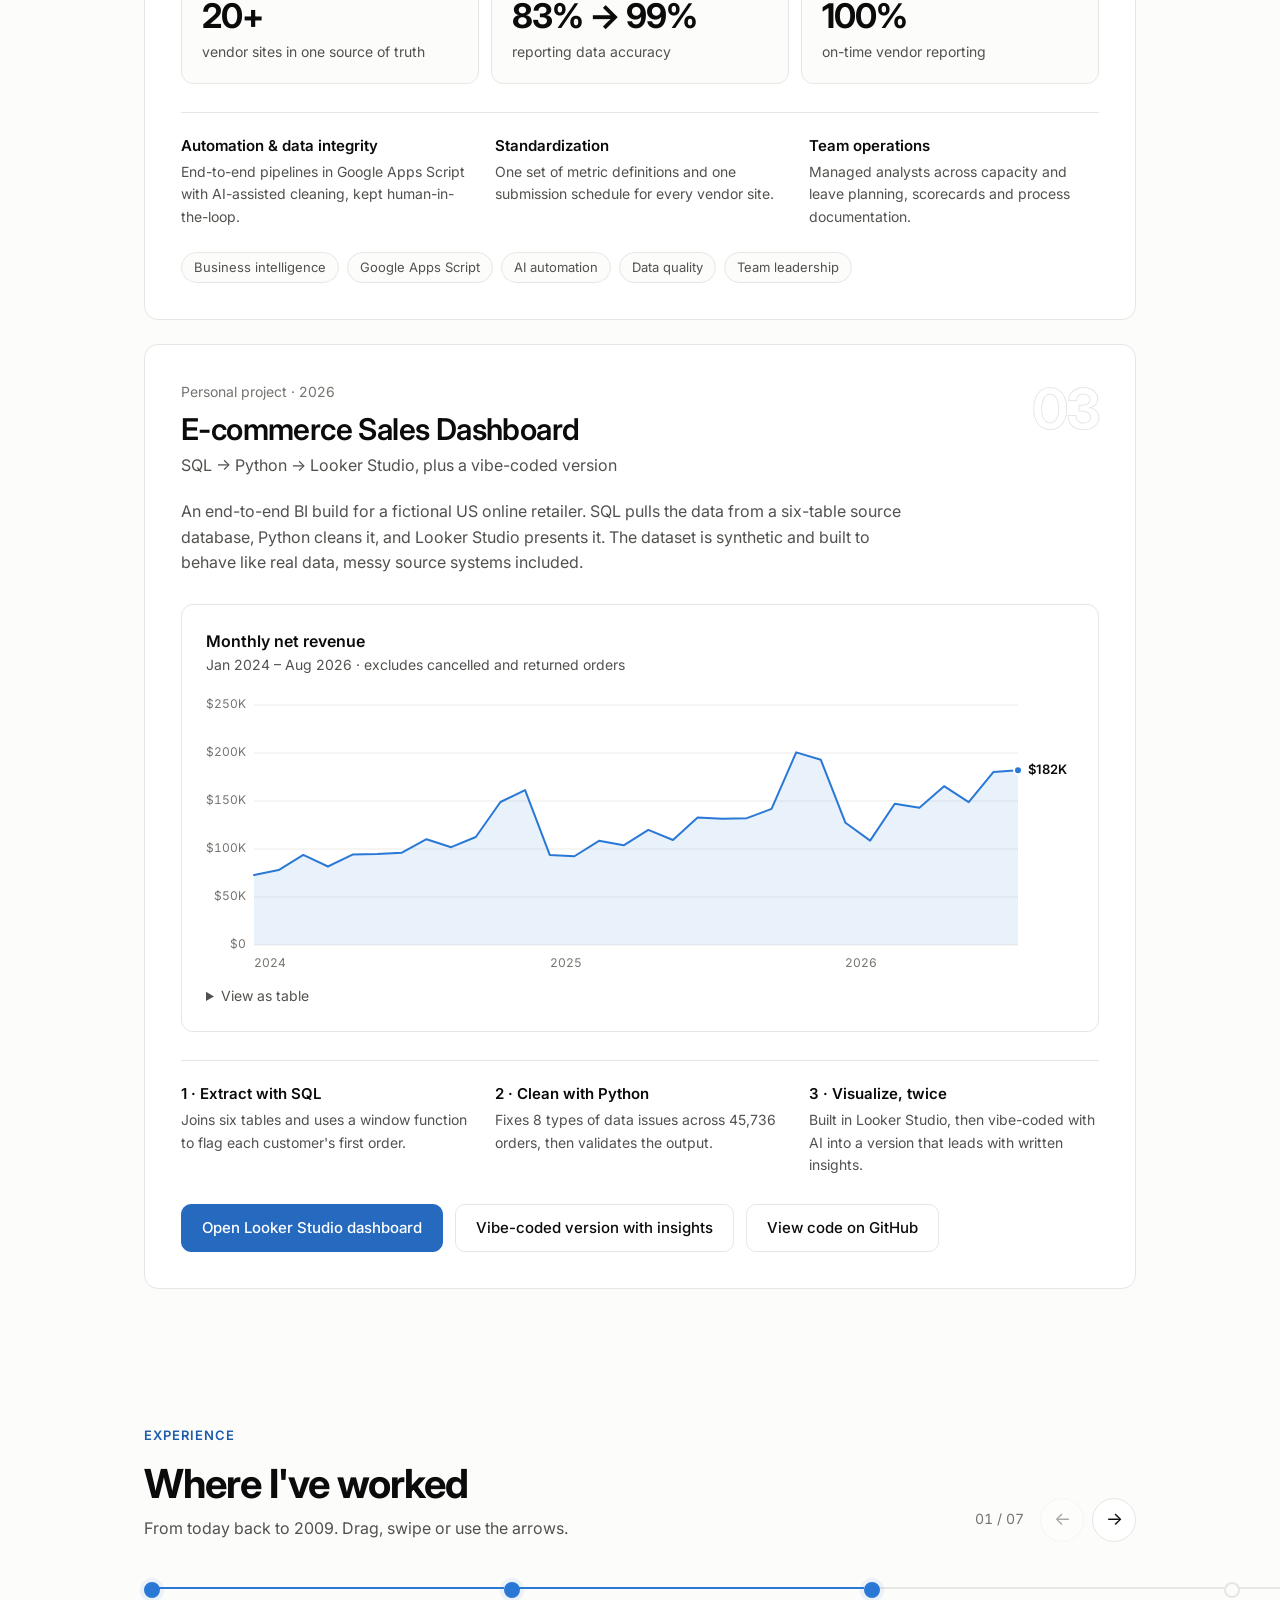
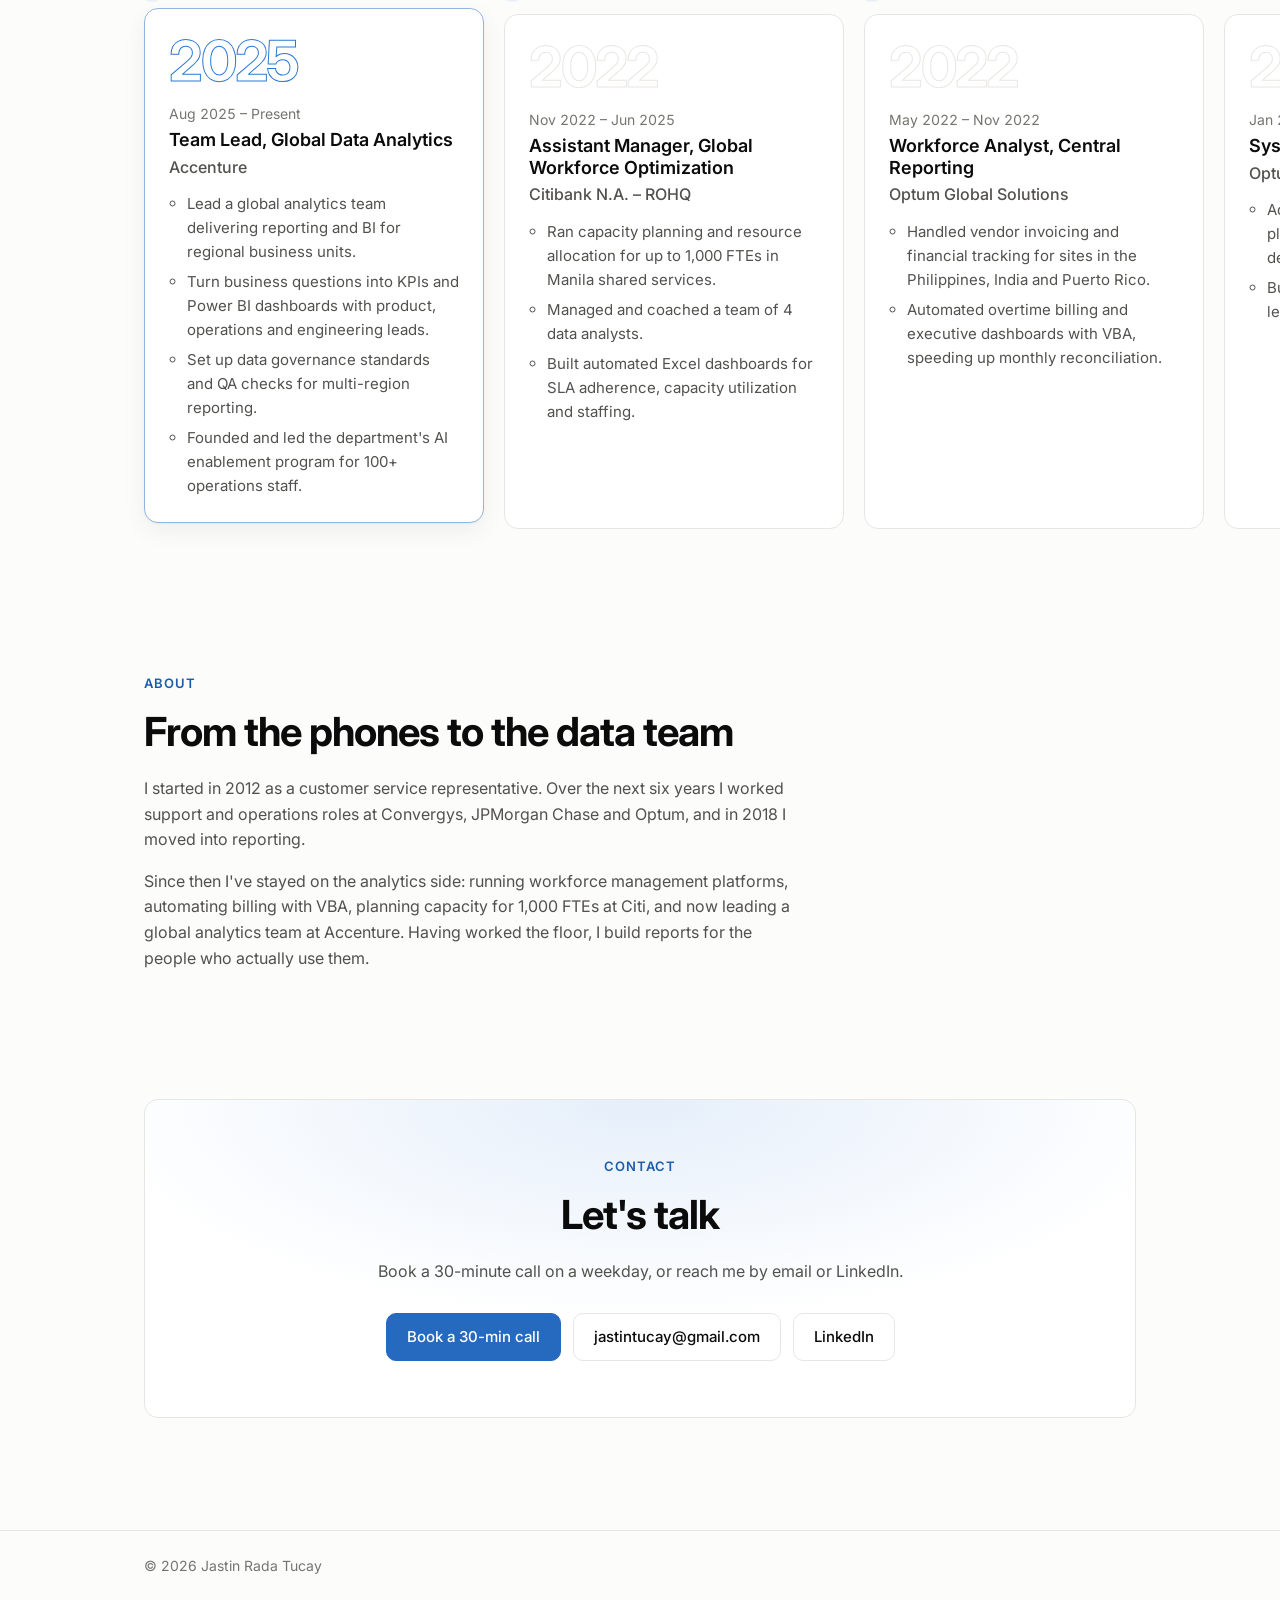
==== commit afb5871b: "Add Chat + Calendar" ====
--- a/index.html
+++ b/index.html
@@ -33,15 +33,35 @@
 
   <main id="top">
     <section class="hero container">
-      <p class="eyebrow" data-reveal>Business Intelligence & Workforce Analytics · Manila</p>
-      <h1 data-reveal style="--delay: 80ms">Jastin Tucay</h1>
-      <p class="lead" data-reveal style="--delay: 160ms">
-        I build the reports, dashboards and automations that operations teams run on, and teach
-        teams to use AI well. Currently leading a global data analytics team at Accenture.
-      </p>
-      <div class="hero-actions" data-reveal style="--delay: 240ms">
-        <a href="#projects" class="button">See my work</a>
-        <a href="Jastin-Tucay-CV.pdf" class="button button-secondary" download>Download CV</a>
+      <div class="hero-grid">
+        <div>
+          <p class="eyebrow" data-reveal>Business Intelligence & Workforce Analytics · Manila</p>
+          <h1 data-reveal style="--delay: 80ms">Jastin Tucay</h1>
+          <p class="lead" data-reveal style="--delay: 160ms">
+            I build the reports, dashboards and automations that operations teams run on, and teach
+            teams to use AI well. Currently leading a global data analytics team at Accenture.
+          </p>
+          <div class="hero-actions" data-reveal style="--delay: 240ms">
+            <a href="#projects" class="button">See my work</a>
+            <a href="Jastin-Tucay-CV.pdf" class="button button-secondary" download>Download CV</a>
+          </div>
+        </div>
+
+        <aside class="ask card" data-reveal style="--delay: 320ms" aria-labelledby="ask-title">
+          <div class="ask-head">
+            <span class="ask-avatar" aria-hidden="true">J</span>
+            <div>
+              <p class="ask-title" id="ask-title">Ask about Jas</p>
+              <p class="ask-subtitle">Pick a question below</p>
+            </div>
+            <button class="ask-reset" id="ask-reset" type="button" hidden>Start over</button>
+          </div>
+          <div class="ask-log" id="ask-log">
+            <div class="bubble bubble-bot"><p>Hi! I answer quick questions about Jas's experience. Pick one below.</p></div>
+          </div>
+          <div class="ask-chips" id="ask-chips"></div>
+          <p class="sr-only" id="ask-status" aria-live="polite"></p>
+        </aside>
       </div>
 
       <dl class="stats">
@@ -54,8 +74,8 @@
           <dd data-count="6">6</dd>
         </div>
         <div class="stat" data-reveal style="--delay: 480ms">
-          <dt>FTEs in Real-time Capacity Analytics</dt>
-          <dd data-count="1000">1,000+</dd>
+          <dt>FTEs in capacity planning</dt>
+          <dd data-count="1000">1,000</dd>
         </div>
         <div class="stat" data-reveal style="--delay: 560ms">
           <dt>Staff trained to use AI</dt>
@@ -411,9 +431,10 @@
       <div class="contact-card card" data-reveal>
         <p class="eyebrow">Contact</p>
         <h2>Let's talk</h2>
-        <p class="section-intro">Email or LinkedIn is the best way to reach me.</p>
+        <p class="section-intro">Book a 30-minute call on a weekday, or reach me by email or LinkedIn.</p>
         <div class="hero-actions">
-          <a href="mailto:jastintucay@gmail.com" class="button">jastintucay@gmail.com</a>
+          <a href="https://calendar.app.google/HZJe4pwAjYoRgdL48" class="button" id="book-call" target="_blank" rel="noopener">Book a 30-min call</a>
+          <a href="mailto:jastintucay@gmail.com" class="button button-secondary">jastintucay@gmail.com</a>
           <a href="https://www.linkedin.com/in/jastintucay" class="button button-secondary" target="_blank" rel="noopener">LinkedIn</a>
         </div>
       </div>
--- a/styles.css
+++ b/styles.css
@@ -285,6 +285,17 @@
   padding-bottom: 32px;
 }
 
+.hero-grid {
+  display: grid;
+  grid-template-columns: minmax(0, 1fr) minmax(0, 400px);
+  gap: 48px;
+  align-items: center;
+}
+
+.hero-grid h1 {
+  font-size: clamp(44px, 6vw, 68px);
+}
+
 .eyebrow {
   margin: 0 0 14px;
   font-size: 13px;
@@ -340,6 +351,207 @@
   font-size: 36px;
   font-weight: 600;
   letter-spacing: -0.02em;
+}
+
+/* Ask about Jas */
+
+.ask {
+  display: none;
+  flex-direction: column;
+  box-shadow: var(--shadow);
+}
+
+.js .ask {
+  display: flex;
+}
+
+.ask-head {
+  display: flex;
+  align-items: center;
+  gap: 12px;
+  padding: 14px 18px;
+  border-bottom: 1px solid var(--border);
+}
+
+.ask-avatar {
+  display: grid;
+  place-items: center;
+  flex: none;
+  width: 34px;
+  height: 34px;
+  border-radius: 50%;
+  background: var(--accent);
+  color: #ffffff;
+  font-weight: 600;
+  font-size: 14px;
+}
+
+.ask-title,
+.ask-subtitle {
+  margin: 0;
+  line-height: 1.3;
+}
+
+.ask-title {
+  font-weight: 600;
+  font-size: 15px;
+}
+
+.ask-subtitle {
+  font-size: 13px;
+  color: var(--text-muted);
+}
+
+.ask-reset {
+  margin-left: auto;
+  padding: 4px 10px;
+  border: 0;
+  border-radius: 8px;
+  background: none;
+  font: inherit;
+  font-size: 13px;
+  color: var(--text-secondary);
+  cursor: pointer;
+}
+
+.ask-reset:hover {
+  color: var(--text-primary);
+  background: var(--accent-soft);
+}
+
+.ask-log {
+  display: flex;
+  flex-direction: column;
+  gap: 10px;
+  height: 280px;
+  padding: 18px;
+  overflow-y: auto;
+  overscroll-behavior: contain;
+  scrollbar-width: thin;
+}
+
+.bubble {
+  max-width: 90%;
+  padding: 10px 14px;
+  border-radius: 14px;
+  font-size: 14px;
+  line-height: 1.55;
+  animation: bubble-in 0.35s var(--ease);
+}
+
+.bubble p {
+  margin: 0;
+}
+
+.bubble p + p {
+  margin-top: 8px;
+}
+
+.bubble-bot {
+  align-self: flex-start;
+  border: 1px solid var(--border);
+  border-bottom-left-radius: 4px;
+  background: var(--surface);
+}
+
+.bubble-bot a {
+  font-weight: 500;
+}
+
+.bubble-user {
+  align-self: flex-end;
+  border-bottom-right-radius: 4px;
+  background: var(--accent);
+  color: #ffffff;
+}
+
+.bubble.typing {
+  display: flex;
+  gap: 4px;
+  padding: 14px 16px;
+}
+
+.typing span {
+  width: 6px;
+  height: 6px;
+  border-radius: 50%;
+  background: var(--text-muted);
+  animation: typing 1s infinite;
+}
+
+.typing span:nth-child(2) {
+  animation-delay: 0.15s;
+}
+
+.typing span:nth-child(3) {
+  animation-delay: 0.3s;
+}
+
+@keyframes bubble-in {
+  from {
+    opacity: 0;
+    transform: translateY(6px);
+  }
+}
+
+@keyframes typing {
+  0%, 60%, 100% {
+    opacity: 0.3;
+    transform: none;
+  }
+  30% {
+    opacity: 1;
+    transform: translateY(-3px);
+  }
+}
+
+.ask-chips {
+  display: flex;
+  flex-direction: column;
+  gap: 8px;
+  padding: 14px 18px 18px;
+  border-top: 1px solid var(--border);
+}
+
+.chip {
+  padding: 9px 14px;
+  border: 1px solid var(--border);
+  border-radius: 10px;
+  background: var(--surface-raised);
+  font: inherit;
+  font-size: 14px;
+  line-height: 1.4;
+  color: var(--text-primary);
+  text-align: left;
+  cursor: pointer;
+  transition: border-color 0.2s, background 0.2s, color 0.2s;
+}
+
+.chip:hover:not([aria-disabled="true"]) {
+  border-color: var(--series-1);
+  background: var(--accent-soft);
+}
+
+.chip[aria-disabled="true"] {
+  color: var(--text-muted);
+  cursor: default;
+}
+
+.chip[aria-disabled="true"]::before {
+  content: "✓ ";
+}
+
+.ask-chips.busy .chip {
+  cursor: progress;
+}
+
+.sr-only {
+  position: absolute;
+  width: 1px;
+  height: 1px;
+  overflow: hidden;
+  clip-path: inset(50%);
+  white-space: nowrap;
 }
 
 /* Sections */
@@ -919,6 +1131,16 @@
 }
 
 /* Responsive */
+
+@media (max-width: 960px) {
+  .hero-grid {
+    grid-template-columns: minmax(0, 1fr);
+  }
+
+  .hero-grid h1 {
+    font-size: clamp(44px, 8vw, 76px);
+  }
+}
 
 @media (max-width: 900px) {
   .stats {
@@ -1030,6 +1252,11 @@
     transition: none;
   }
 
+  .bubble,
+  .typing span {
+    animation: none;
+  }
+
   body::before {
     transform: none;
   }
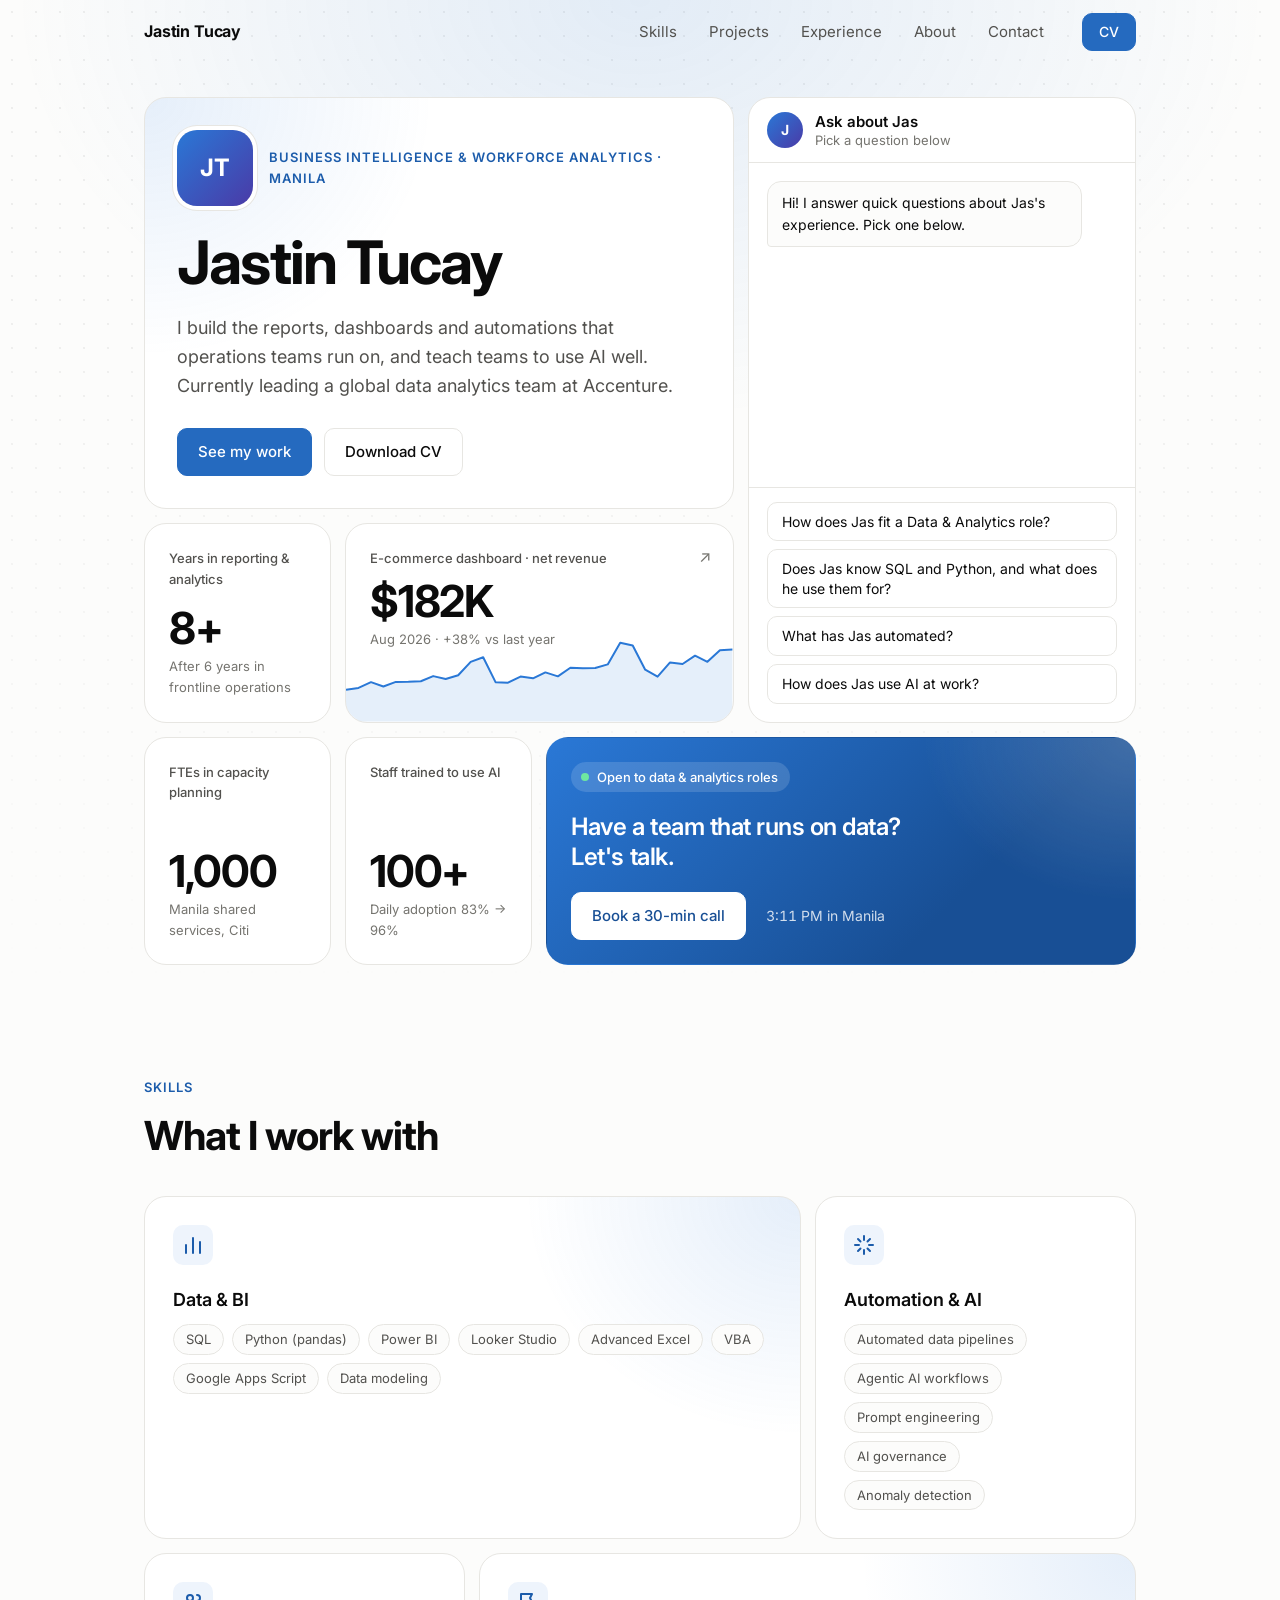
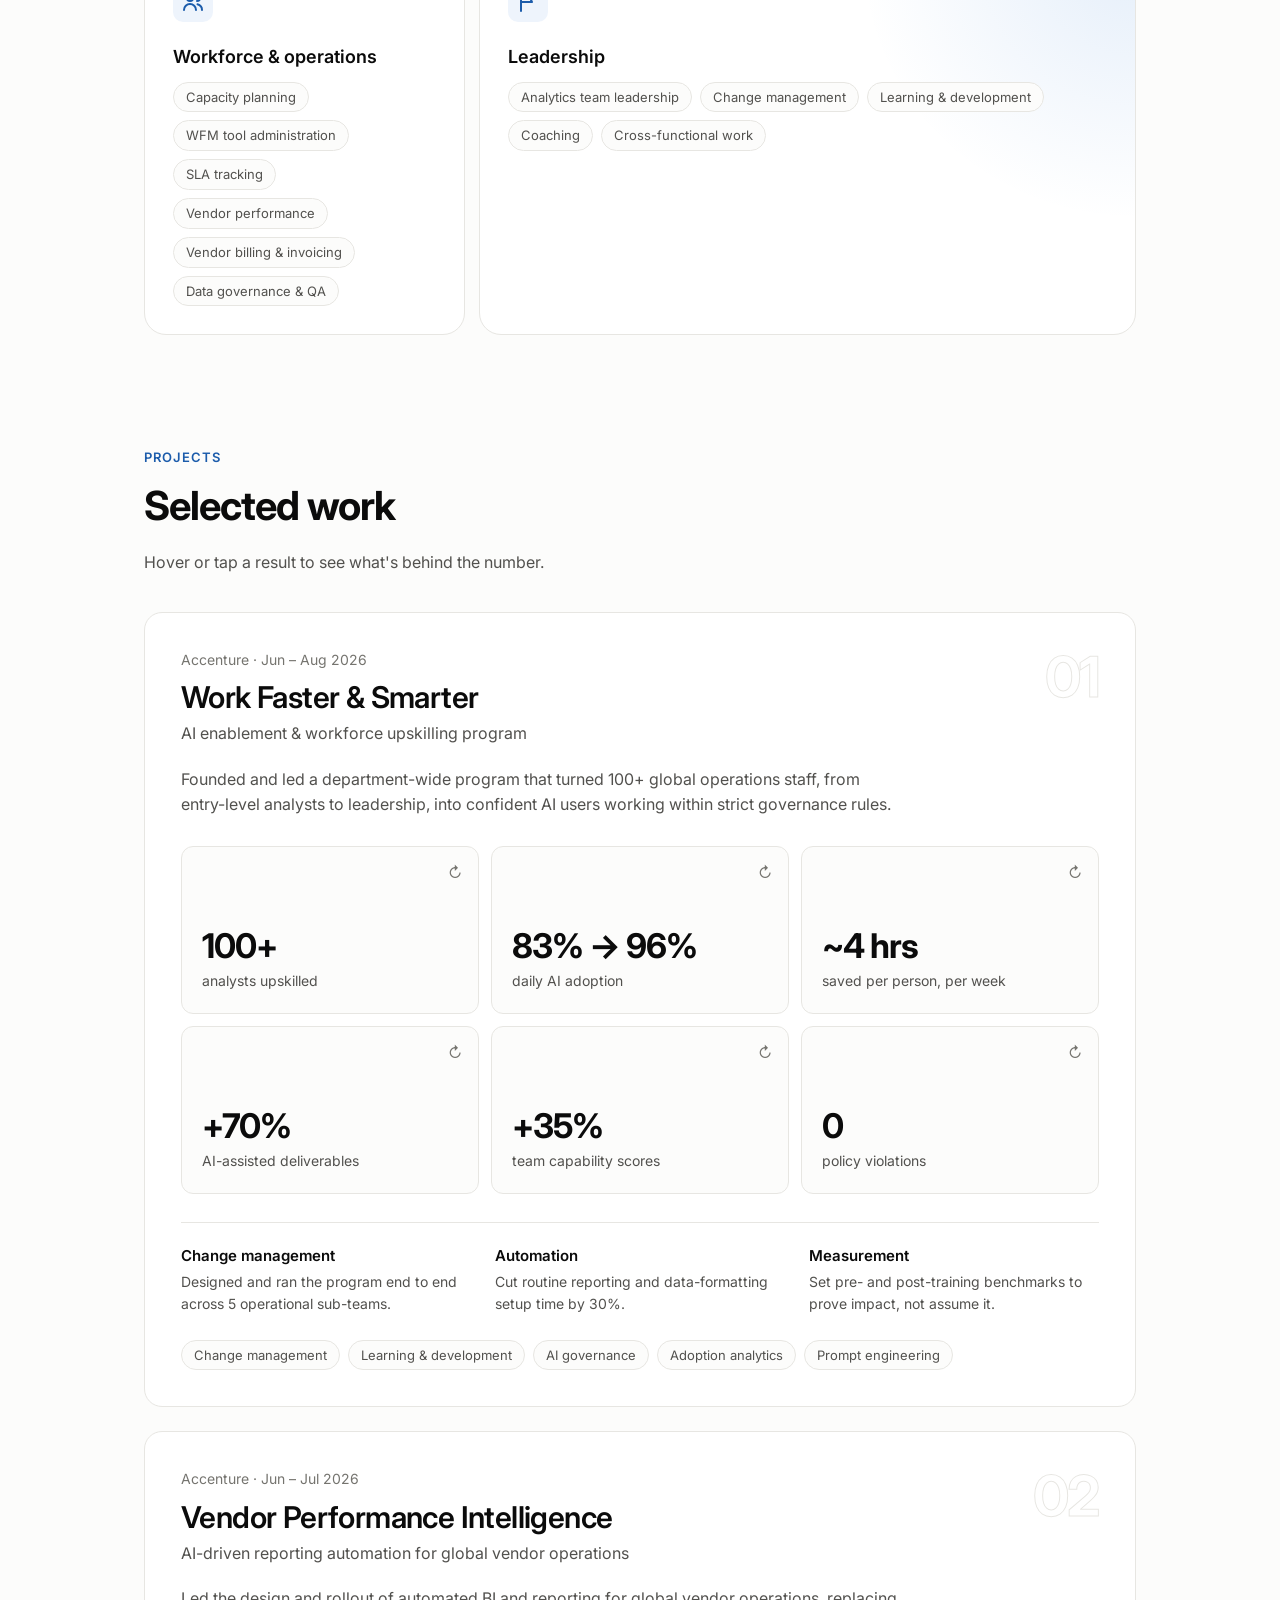
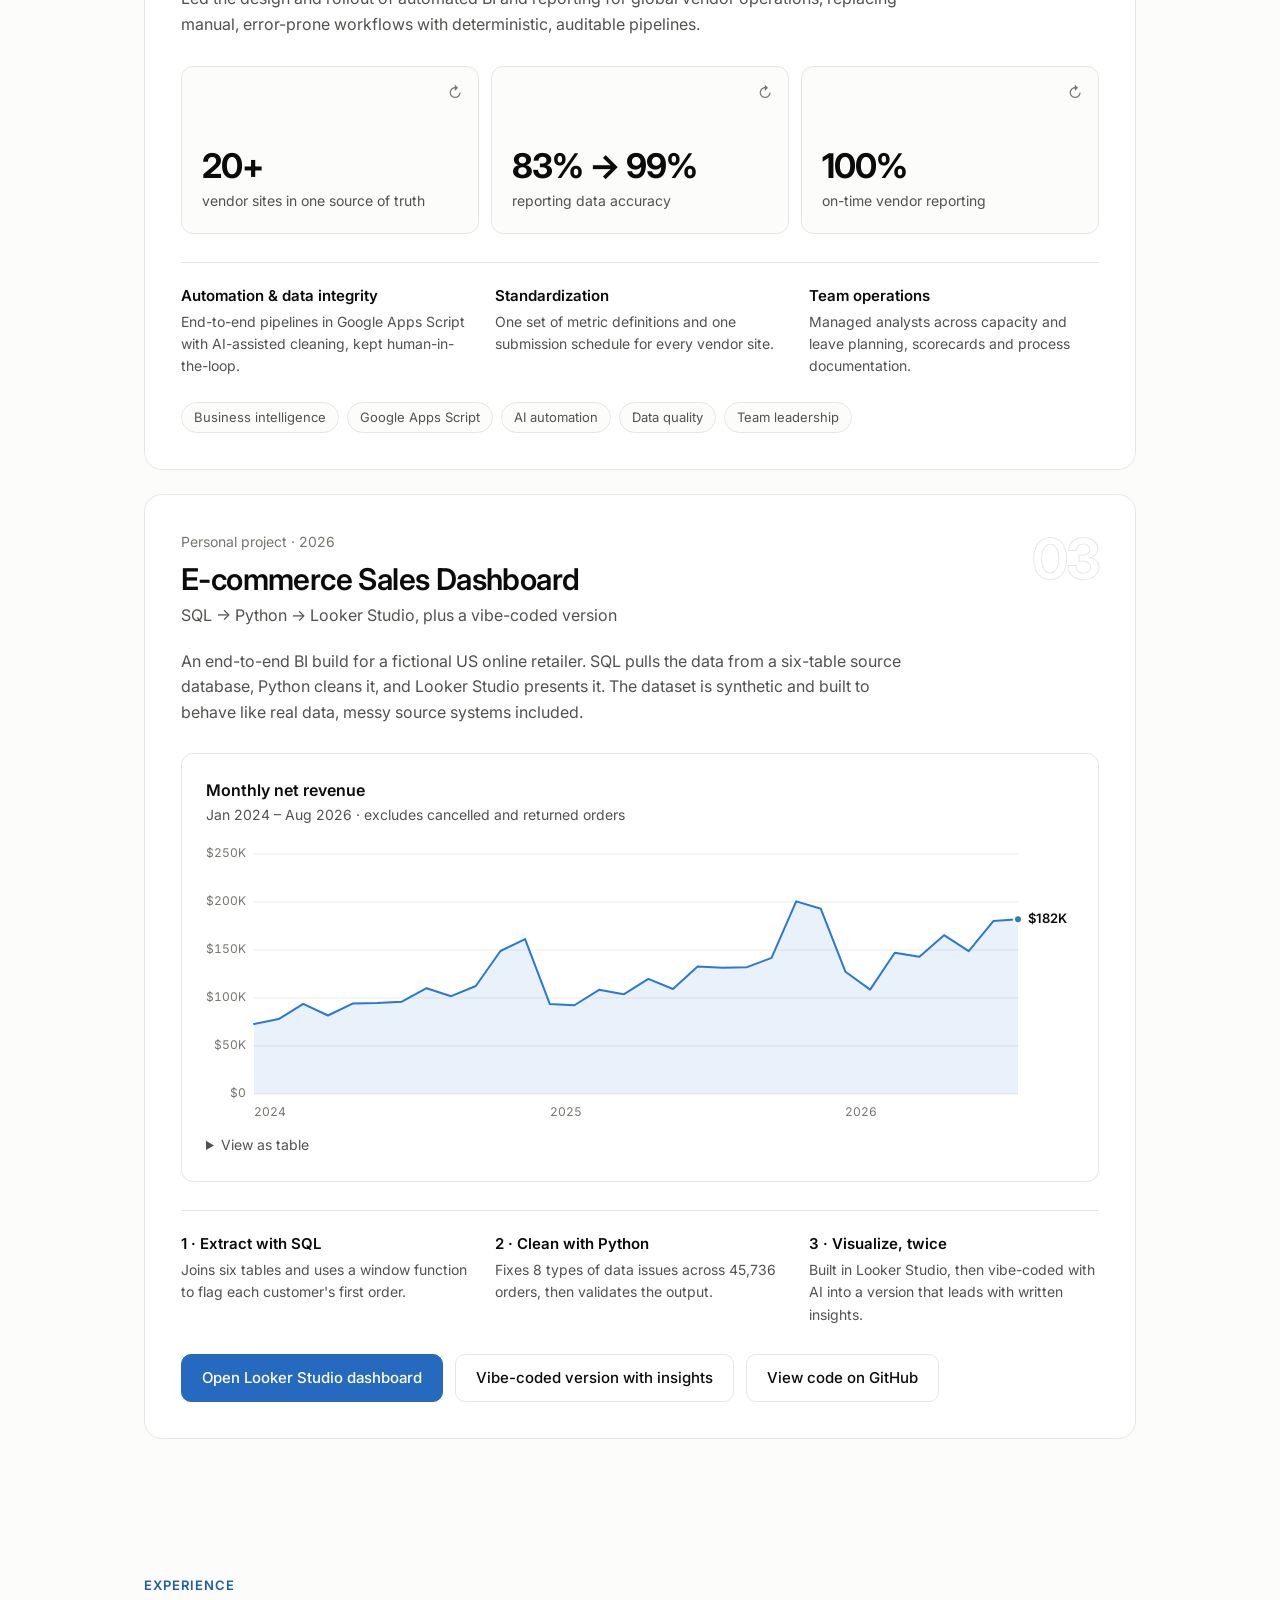
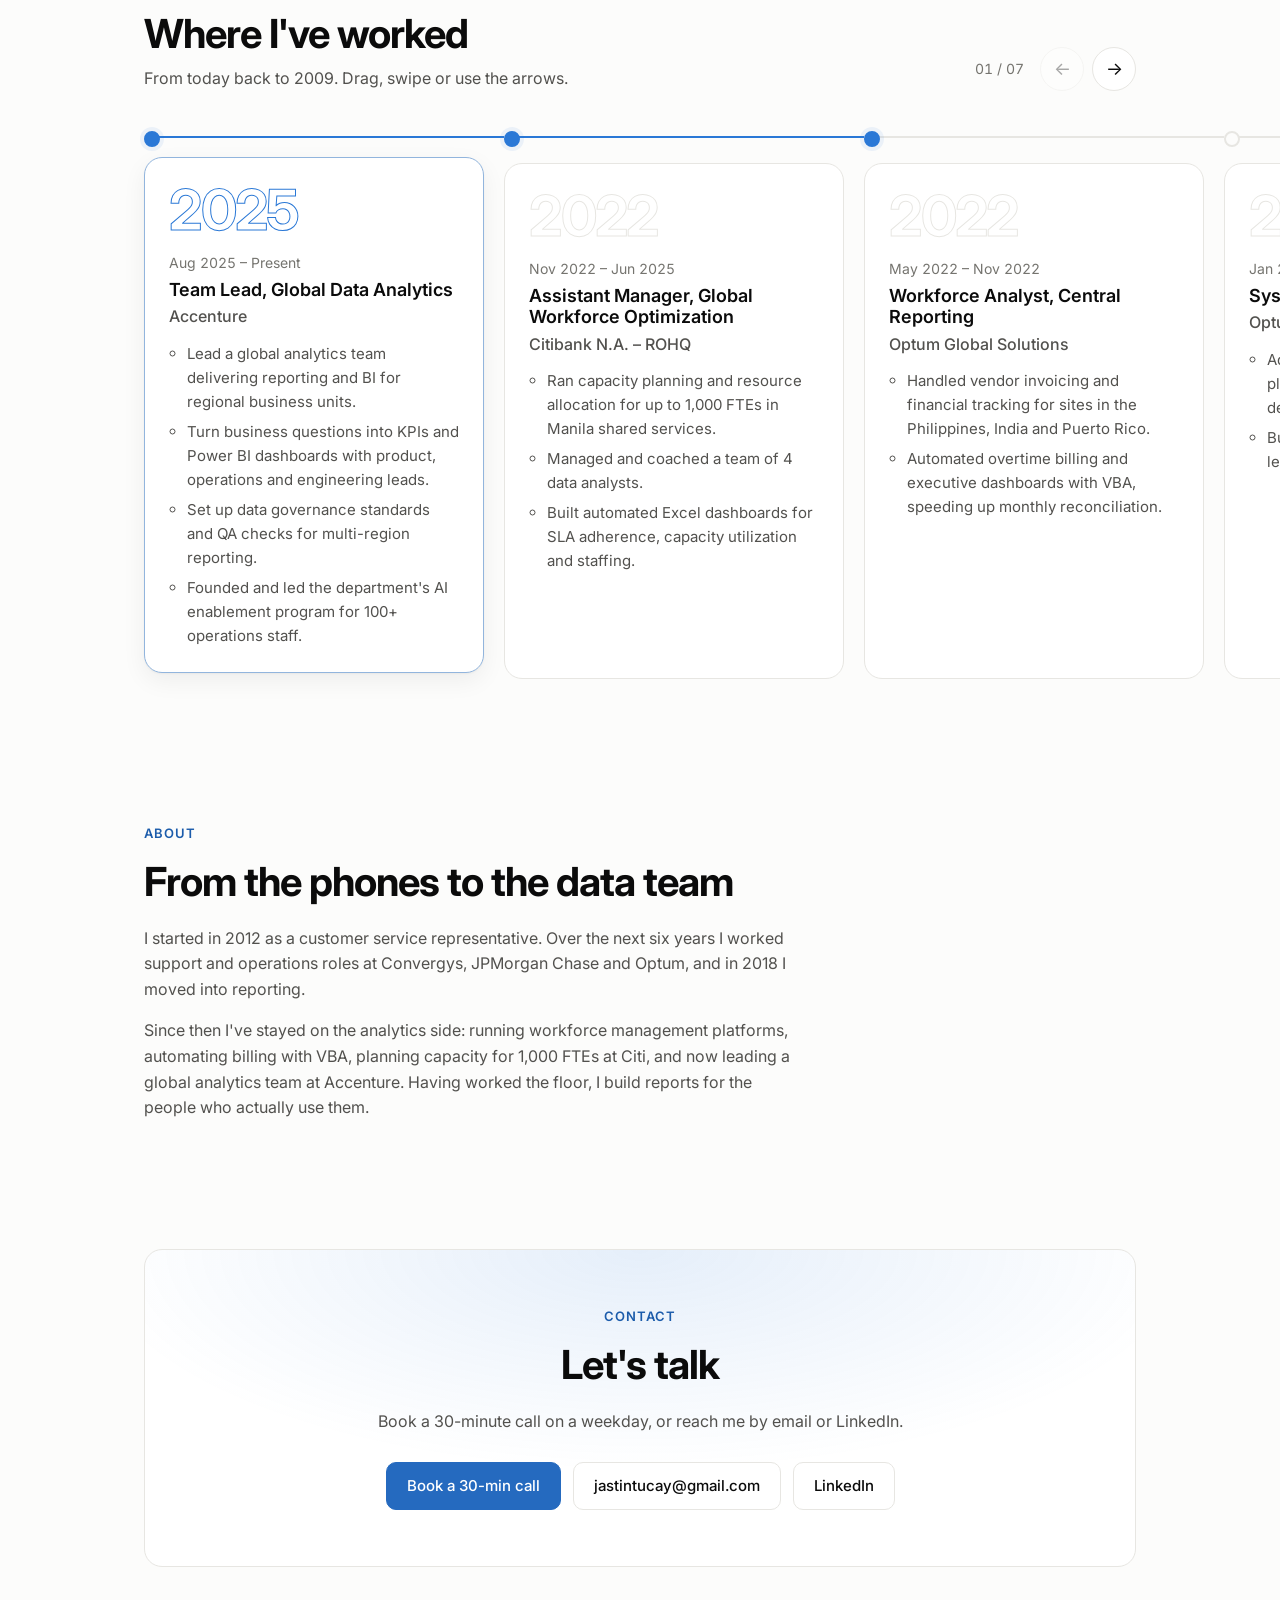
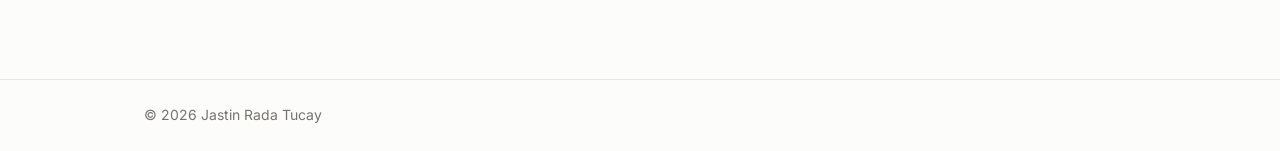
==== commit 16b92fe9: "Change blocks" ====
--- a/index.html
+++ b/index.html
@@ -33,23 +33,32 @@
 
   <main id="top">
     <section class="hero container">
-      <div class="hero-grid">
-        <div>
-          <p class="eyebrow" data-reveal>Business Intelligence & Workforce Analytics · Manila</p>
-          <h1 data-reveal style="--delay: 80ms">Jastin Tucay</h1>
-          <p class="lead" data-reveal style="--delay: 160ms">
+      <div class="bento">
+        <div class="tile tile-intro card" data-reveal>
+          <div class="intro-top">
+            <span class="photo">
+              <span class="photo-fallback" aria-hidden="true">JT</span>
+              <img src="photo.jpg" alt="Jastin Tucay" onerror="this.remove()">
+            </span>
+            <p class="eyebrow">Business Intelligence & Workforce Analytics · Manila</p>
+          </div>
+          <h1>Jastin Tucay</h1>
+          <p class="lead">
             I build the reports, dashboards and automations that operations teams run on, and teach
             teams to use AI well. Currently leading a global data analytics team at Accenture.
           </p>
-          <div class="hero-actions" data-reveal style="--delay: 240ms">
+          <div class="hero-actions">
             <a href="#projects" class="button">See my work</a>
             <a href="Jastin-Tucay-CV.pdf" class="button button-secondary" download>Download CV</a>
           </div>
         </div>
 
-        <aside class="ask card" data-reveal style="--delay: 320ms" aria-labelledby="ask-title">
+        <aside class="tile tile-ask ask card" data-reveal style="--delay: 80ms" aria-labelledby="ask-title">
           <div class="ask-head">
-            <span class="ask-avatar" aria-hidden="true">J</span>
+            <span class="ask-avatar" aria-hidden="true">
+              J
+              <img src="photo.jpg" alt="" onerror="this.remove()">
+            </span>
             <div>
               <p class="ask-title" id="ask-title">Ask about Jas</p>
               <p class="ask-subtitle">Pick a question below</p>
@@ -62,33 +71,48 @@
           <div class="ask-chips" id="ask-chips"></div>
           <p class="sr-only" id="ask-status" aria-live="polite"></p>
         </aside>
+
+        <div class="tile tile-stat tile-years card" data-reveal style="--delay: 160ms">
+          <p class="tile-label">Years in reporting & analytics</p>
+          <p class="tile-value" data-count="8" data-suffix="+">8+</p>
+          <p class="tile-note">After 6 years in frontline operations</p>
+        </div>
+
+        <a href="#projects" class="tile tile-chart card" data-reveal style="--delay: 240ms">
+          <p class="tile-label">E-commerce dashboard · net revenue</p>
+          <p class="tile-value" id="spark-value">$182K</p>
+          <p class="tile-note" id="spark-note">Aug 2026</p>
+          <svg class="spark" id="spark" viewBox="0 0 300 80" preserveAspectRatio="none" aria-hidden="true"></svg>
+        </a>
+
+        <div class="tile tile-stat tile-ftes card" data-reveal style="--delay: 320ms">
+          <p class="tile-label">FTEs in capacity planning</p>
+          <p class="tile-value" data-count="1000">1,000</p>
+          <p class="tile-note">Manila shared services, Citi</p>
+        </div>
+
+        <div class="tile tile-stat tile-ai card" data-reveal style="--delay: 400ms">
+          <p class="tile-label">Staff trained to use AI</p>
+          <p class="tile-value" data-count="100" data-suffix="+">100+</p>
+          <p class="tile-note">Daily adoption 83% → 96%</p>
+        </div>
+
+        <div class="tile tile-book card" data-reveal style="--delay: 480ms">
+          <p class="status"><span class="status-dot" aria-hidden="true"></span>Open to data & analytics roles</p>
+          <p class="book-title">Have a team that runs on data? Let's talk.</p>
+          <div class="book-row">
+            <a href="https://calendar.app.google/HZJe4pwAjYoRgdL48" class="button button-light" target="_blank" rel="noopener">Book a 30-min call</a>
+            <span class="local-time" id="local-time">Manila</span>
+          </div>
+        </div>
       </div>
-
-      <dl class="stats">
-        <div class="stat" data-reveal style="--delay: 320ms">
-          <dt>Years in reporting & analytics</dt>
-          <dd data-count="8" data-suffix="+">8+</dd>
-        </div>
-        <div class="stat" data-reveal style="--delay: 400ms">
-          <dt>Years in frontline operations</dt>
-          <dd data-count="6">6</dd>
-        </div>
-        <div class="stat" data-reveal style="--delay: 480ms">
-          <dt>FTEs in capacity planning</dt>
-          <dd data-count="1000">1,000</dd>
-        </div>
-        <div class="stat" data-reveal style="--delay: 560ms">
-          <dt>Staff trained to use AI</dt>
-          <dd data-count="100" data-suffix="+">100+</dd>
-        </div>
-      </dl>
     </section>
 
     <section class="section container" id="skills">
       <p class="eyebrow" data-reveal>Skills</p>
       <h2 data-reveal>What I work with</h2>
       <div class="skill-grid">
-        <div class="skill-card card" data-reveal>
+        <div class="skill-card skill-wide card" data-reveal>
           <svg class="skill-icon" viewBox="0 0 24 24" aria-hidden="true"><path d="M5 20v-8M12 20V5M19 20v-11"/></svg>
           <h3>Data & BI</h3>
           <ul class="tags">
@@ -112,7 +136,7 @@
             <li>Vendor performance</li><li>Vendor billing & invoicing</li><li>Data governance & QA</li>
           </ul>
         </div>
-        <div class="skill-card card" data-reveal style="--delay: 240ms">
+        <div class="skill-card skill-wide card" data-reveal style="--delay: 240ms">
           <svg class="skill-icon" viewBox="0 0 24 24" aria-hidden="true"><path d="M5 21V4M5 4h11l-2 4 2 4H5"/></svg>
           <h3>Leadership</h3>
           <ul class="tags">
--- a/styles.css
+++ b/styles.css
@@ -14,7 +14,7 @@
   --glow: rgb(42 120 214 / 0.12);
   --dots: rgb(11 11 11 / 0.06);
   --shadow: 0 1px 2px rgb(0 0 0 / 0.04), 0 8px 24px rgb(0 0 0 / 0.06);
-  --radius: 14px;
+  --radius: 18px;
   --ease: cubic-bezier(0.2, 0.7, 0.2, 1);
 }
 
@@ -281,19 +281,7 @@
 /* Hero */
 
 .hero {
-  padding-top: 104px;
-  padding-bottom: 32px;
-}
-
-.hero-grid {
-  display: grid;
-  grid-template-columns: minmax(0, 1fr) minmax(0, 400px);
-  gap: 48px;
-  align-items: center;
-}
-
-.hero-grid h1 {
-  font-size: clamp(44px, 6vw, 68px);
+  padding-top: 32px;
 }
 
 .eyebrow {
@@ -306,15 +294,15 @@
 }
 
 h1 {
-  font-size: clamp(44px, 8vw, 76px);
+  font-size: clamp(40px, 5.4vw, 60px);
   font-weight: 700;
   letter-spacing: -0.035em;
 }
 
 .lead {
-  max-width: 640px;
-  margin: 24px 0 36px;
-  font-size: 20px;
+  max-width: 560px;
+  margin: 16px 0 28px;
+  font-size: 18px;
   color: var(--text-secondary);
 }
 
@@ -324,33 +312,237 @@
   gap: 12px;
 }
 
-.stats {
+/* Hero bento */
+
+.bento {
   display: grid;
-  grid-template-columns: repeat(4, 1fr);
+  grid-template-columns: repeat(5, minmax(0, 1fr));
+  grid-template-areas:
+    "intro intro intro ask ask"
+    "years chart chart ask ask"
+    "ftes ai book book book";
+  gap: 14px;
+}
+
+.tile {
+  border-radius: 22px;
+  padding: 24px;
+}
+
+:where(.tile) p {
+  margin: 0;
+}
+
+.tile-intro {
+  grid-area: intro;
+  padding: 32px;
+  background:
+    radial-gradient(ellipse 70% 90% at 0% 0%, var(--glow), transparent 70%),
+    var(--surface-raised);
+}
+
+.intro-top {
+  display: flex;
+  align-items: center;
   gap: 16px;
-  margin: 72px 0 0;
-}
-
-.stat {
-  display: flex;
-  flex-direction: column-reverse;
-  padding: 22px;
-  border: 1px solid var(--border);
-  border-radius: var(--radius);
-  background: color-mix(in srgb, var(--surface-raised) 70%, transparent);
-  backdrop-filter: blur(6px);
-}
-
-.stat dt {
+  margin-bottom: 20px;
+}
+
+.intro-top .eyebrow {
+  margin: 0;
+}
+
+.photo,
+.ask-avatar {
+  position: relative;
+  display: grid;
+  place-items: center;
+  flex: none;
+  overflow: hidden;
+  background: linear-gradient(135deg, var(--series-1), #4a3aa7);
+  color: #ffffff;
+  font-weight: 700;
+}
+
+.photo {
+  width: 76px;
+  height: 76px;
+  border-radius: 20px;
+  font-size: 24px;
+  letter-spacing: -0.02em;
+  box-shadow: 0 0 0 4px var(--surface-raised), 0 0 0 5px var(--border);
+}
+
+.photo img,
+.ask-avatar img {
+  position: absolute;
+  inset: 0;
+  width: 100%;
+  height: 100%;
+  object-fit: cover;
+}
+
+.tile-ask {
+  grid-area: ask;
+  padding: 0;
+}
+
+.tile-years {
+  grid-area: years;
+}
+
+.tile-ftes {
+  grid-area: ftes;
+}
+
+.tile-ai {
+  grid-area: ai;
+}
+
+.tile-stat {
+  display: flex;
+  flex-direction: column;
+  min-height: 168px;
+}
+
+.tile-label {
+  margin-bottom: auto;
+  font-size: 13px;
+  font-weight: 500;
+  color: var(--text-secondary);
+}
+
+.tile-value {
+  margin: 16px 0 6px;
+  font-size: 44px;
+  font-weight: 700;
+  line-height: 1;
+  letter-spacing: -0.03em;
+}
+
+.tile-note {
+  font-size: 13px;
+  color: var(--text-muted);
+}
+
+.tile-chart {
+  grid-area: chart;
+  display: flex;
+  flex-direction: column;
+  padding-bottom: 64px;
+  color: inherit;
+  text-decoration: none;
+}
+
+.tile-chart .tile-label,
+.tile-chart .tile-value,
+.tile-chart .tile-note {
+  position: relative;
+  z-index: 1;
+}
+
+.tile-chart .tile-label {
+  margin-bottom: 0;
+}
+
+.tile-chart .tile-value {
+  margin-top: 10px;
+}
+
+.tile-chart::after {
+  content: "↗";
+  position: absolute;
+  top: 20px;
+  right: 22px;
+  color: var(--text-muted);
+  transition: transform 0.3s var(--ease), color 0.3s;
+}
+
+.tile-chart:hover::after {
+  transform: translate(2px, -2px);
+  color: var(--accent-text);
+}
+
+.spark {
+  position: absolute;
+  left: 0;
+  bottom: 0;
+  width: 100%;
+  height: 50%;
+}
+
+.tile-book {
+  grid-area: book;
+  display: flex;
+  flex-direction: column;
+  justify-content: space-between;
+  gap: 20px;
+  border-color: transparent;
+  background:
+    radial-gradient(ellipse 60% 120% at 100% 0%, rgb(255 255 255 / 0.18), transparent 60%),
+    linear-gradient(135deg, #2a78d6, #184f95 70%);
+  color: #ffffff;
+}
+
+.status {
+  display: inline-flex;
+  align-items: center;
+  gap: 8px;
+  align-self: flex-start;
+  padding: 5px 12px 5px 10px;
+  border-radius: 999px;
+  background: rgb(255 255 255 / 0.14);
+  font-size: 13px;
+  font-weight: 500;
+}
+
+.status-dot {
+  width: 8px;
+  height: 8px;
+  border-radius: 50%;
+  background: #6ee7a0;
+  box-shadow: 0 0 0 0 rgb(110 231 160 / 0.6);
+  animation: pulse 2s infinite;
+}
+
+@keyframes pulse {
+  70% {
+    box-shadow: 0 0 0 8px rgb(110 231 160 / 0);
+  }
+  100% {
+    box-shadow: 0 0 0 0 rgb(110 231 160 / 0);
+  }
+}
+
+.book-title {
+  max-width: 380px;
+  font-size: 24px;
+  font-weight: 600;
+  line-height: 1.25;
+  letter-spacing: -0.02em;
+}
+
+.book-row {
+  display: flex;
+  flex-wrap: wrap;
+  align-items: center;
+  gap: 12px 20px;
+}
+
+.button-light {
+  background: #ffffff;
+  border-color: #ffffff;
+  color: #184f95;
+}
+
+.button-light:hover {
+  box-shadow: 0 8px 20px rgb(0 0 0 / 0.2);
+}
+
+.local-time {
   font-size: 14px;
-  color: var(--text-secondary);
-}
-
-.stat dd {
-  margin: 0 0 4px;
-  font-size: 36px;
-  font-weight: 600;
-  letter-spacing: -0.02em;
+  color: rgb(255 255 255 / 0.8);
+  font-variant-numeric: tabular-nums;
 }
 
 /* Ask about Jas */
@@ -358,7 +550,6 @@
 .ask {
   display: none;
   flex-direction: column;
-  box-shadow: var(--shadow);
 }
 
 .js .ask {
@@ -374,15 +565,9 @@
 }
 
 .ask-avatar {
-  display: grid;
-  place-items: center;
-  flex: none;
-  width: 34px;
-  height: 34px;
+  width: 36px;
+  height: 36px;
   border-radius: 50%;
-  background: var(--accent);
-  color: #ffffff;
-  font-weight: 600;
   font-size: 14px;
 }
 
@@ -423,7 +608,8 @@
   display: flex;
   flex-direction: column;
   gap: 10px;
-  height: 280px;
+  flex: 1 1 0;
+  min-height: 240px;
   padding: 18px;
   overflow-y: auto;
   overscroll-behavior: contain;
@@ -592,13 +778,21 @@
 
 .skill-grid {
   display: grid;
-  grid-template-columns: repeat(2, 1fr);
-  gap: 16px;
+  grid-template-columns: repeat(3, minmax(0, 1fr));
+  gap: 14px;
   margin-top: 36px;
 }
 
 .skill-card {
   padding: 28px;
+  border-radius: 22px;
+}
+
+.skill-wide {
+  grid-column: span 2;
+  background:
+    radial-gradient(ellipse 60% 100% at 100% 0%, var(--glow), transparent 70%),
+    var(--surface-raised);
 }
 
 .skill-icon {
@@ -1133,20 +1327,23 @@
 /* Responsive */
 
 @media (max-width: 960px) {
-  .hero-grid {
-    grid-template-columns: minmax(0, 1fr);
-  }
-
-  .hero-grid h1 {
-    font-size: clamp(44px, 8vw, 76px);
+  .bento {
+    grid-template-columns: repeat(2, minmax(0, 1fr));
+    grid-template-areas:
+      "intro intro"
+      "ask ask"
+      "years chart"
+      "ftes ai"
+      "book book";
+  }
+
+  .ask-log {
+    flex: none;
+    height: 280px;
   }
 }
 
 @media (max-width: 900px) {
-  .stats {
-    grid-template-columns: repeat(2, 1fr);
-  }
-
   .flip-grid {
     grid-template-columns: repeat(2, 1fr);
   }
@@ -1198,7 +1395,7 @@
   }
 
   .hero {
-    padding-top: 64px;
+    padding-top: 20px;
   }
 
   .section {
@@ -1210,6 +1407,10 @@
     grid-template-columns: 1fr;
   }
 
+  .skill-wide {
+    grid-column: auto;
+  }
+
   .project,
   .contact-card {
     padding: 24px;
@@ -1229,8 +1430,41 @@
     grid-template-columns: 1fr;
   }
 
-  .stat dd {
-    font-size: 30px;
+  .bento {
+    grid-template-areas:
+      "intro intro"
+      "ask ask"
+      "chart chart"
+      "years ftes"
+      "ai ai"
+      "book book";
+  }
+
+  .tile,
+  .tile-intro {
+    padding: 20px;
+  }
+
+  .tile-ask {
+    padding: 0;
+  }
+
+  .tile-stat {
+    min-height: 150px;
+  }
+
+  .tile-value {
+    font-size: 36px;
+  }
+
+  .photo {
+    width: 60px;
+    height: 60px;
+    border-radius: 16px;
+  }
+
+  .book-title {
+    font-size: 20px;
   }
 }
 
@@ -1253,7 +1487,8 @@
   }
 
   .bubble,
-  .typing span {
+  .typing span,
+  .status-dot {
     animation: none;
   }
 
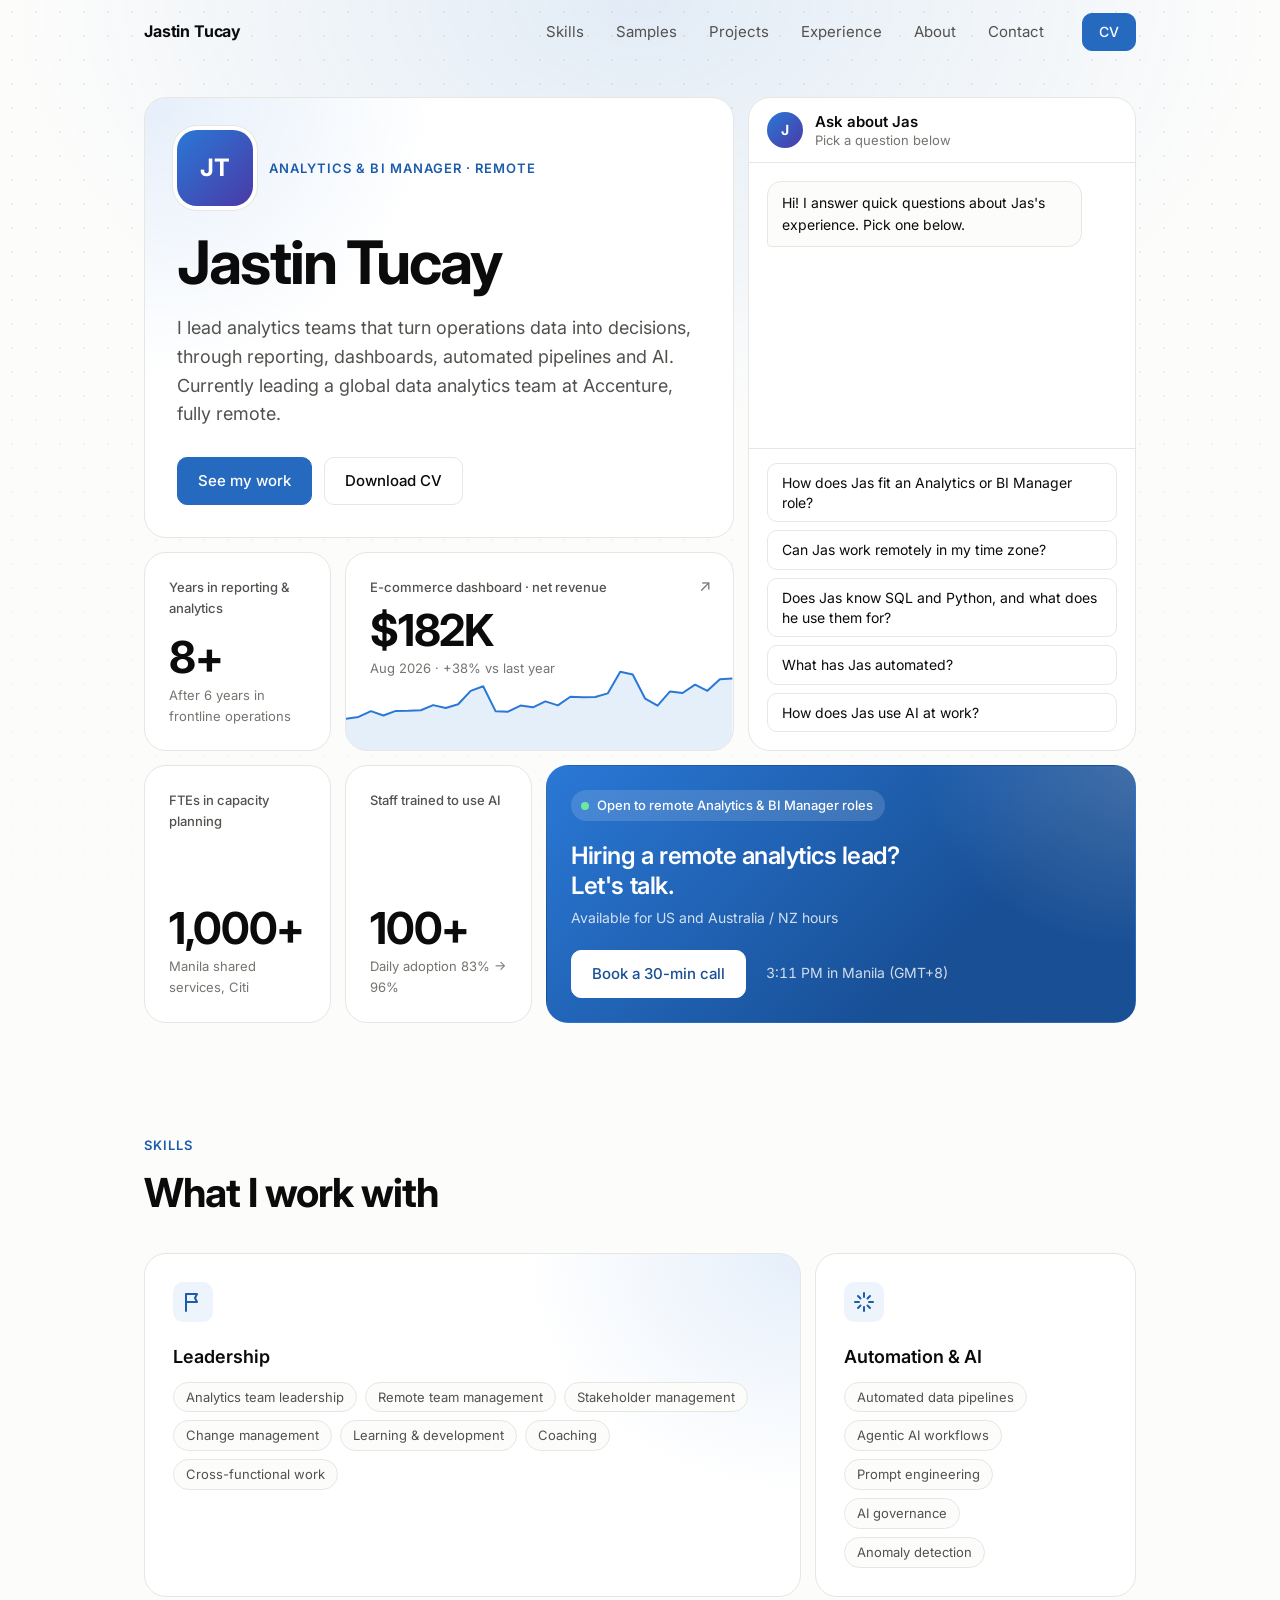
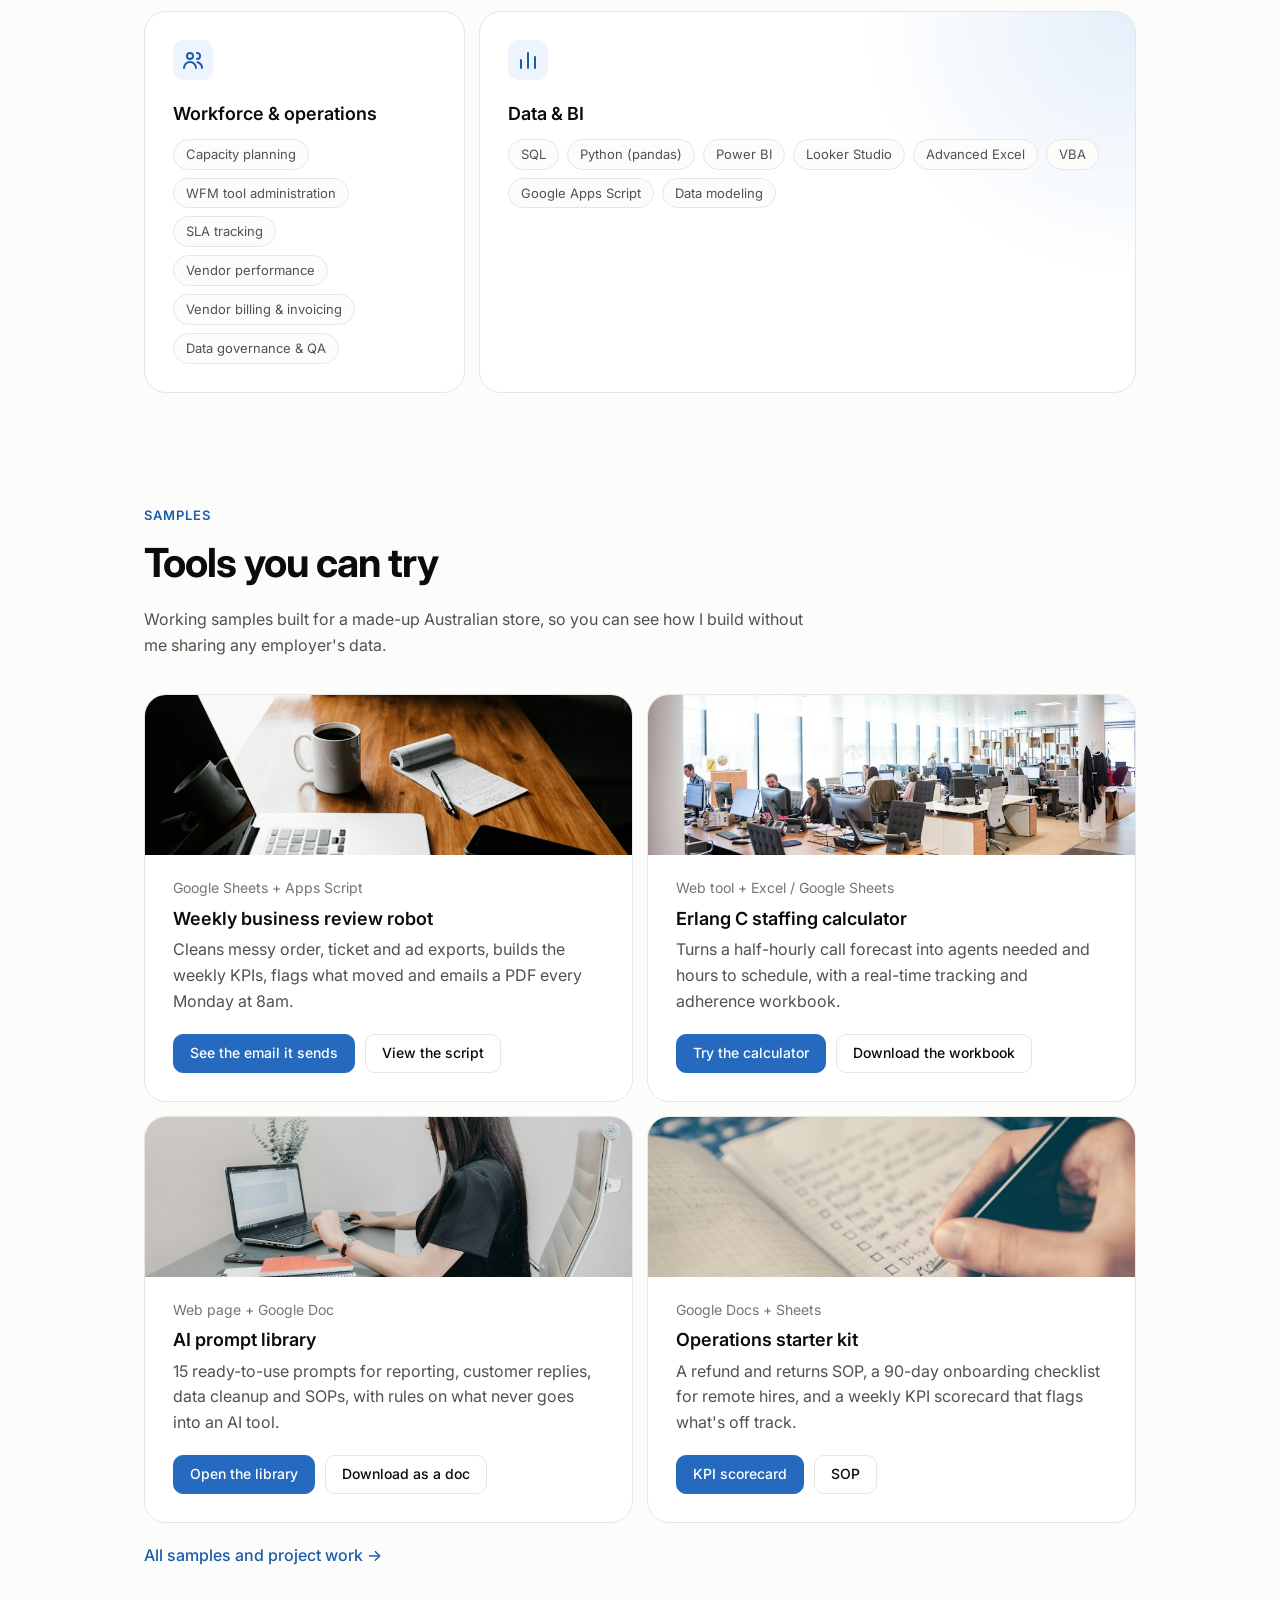
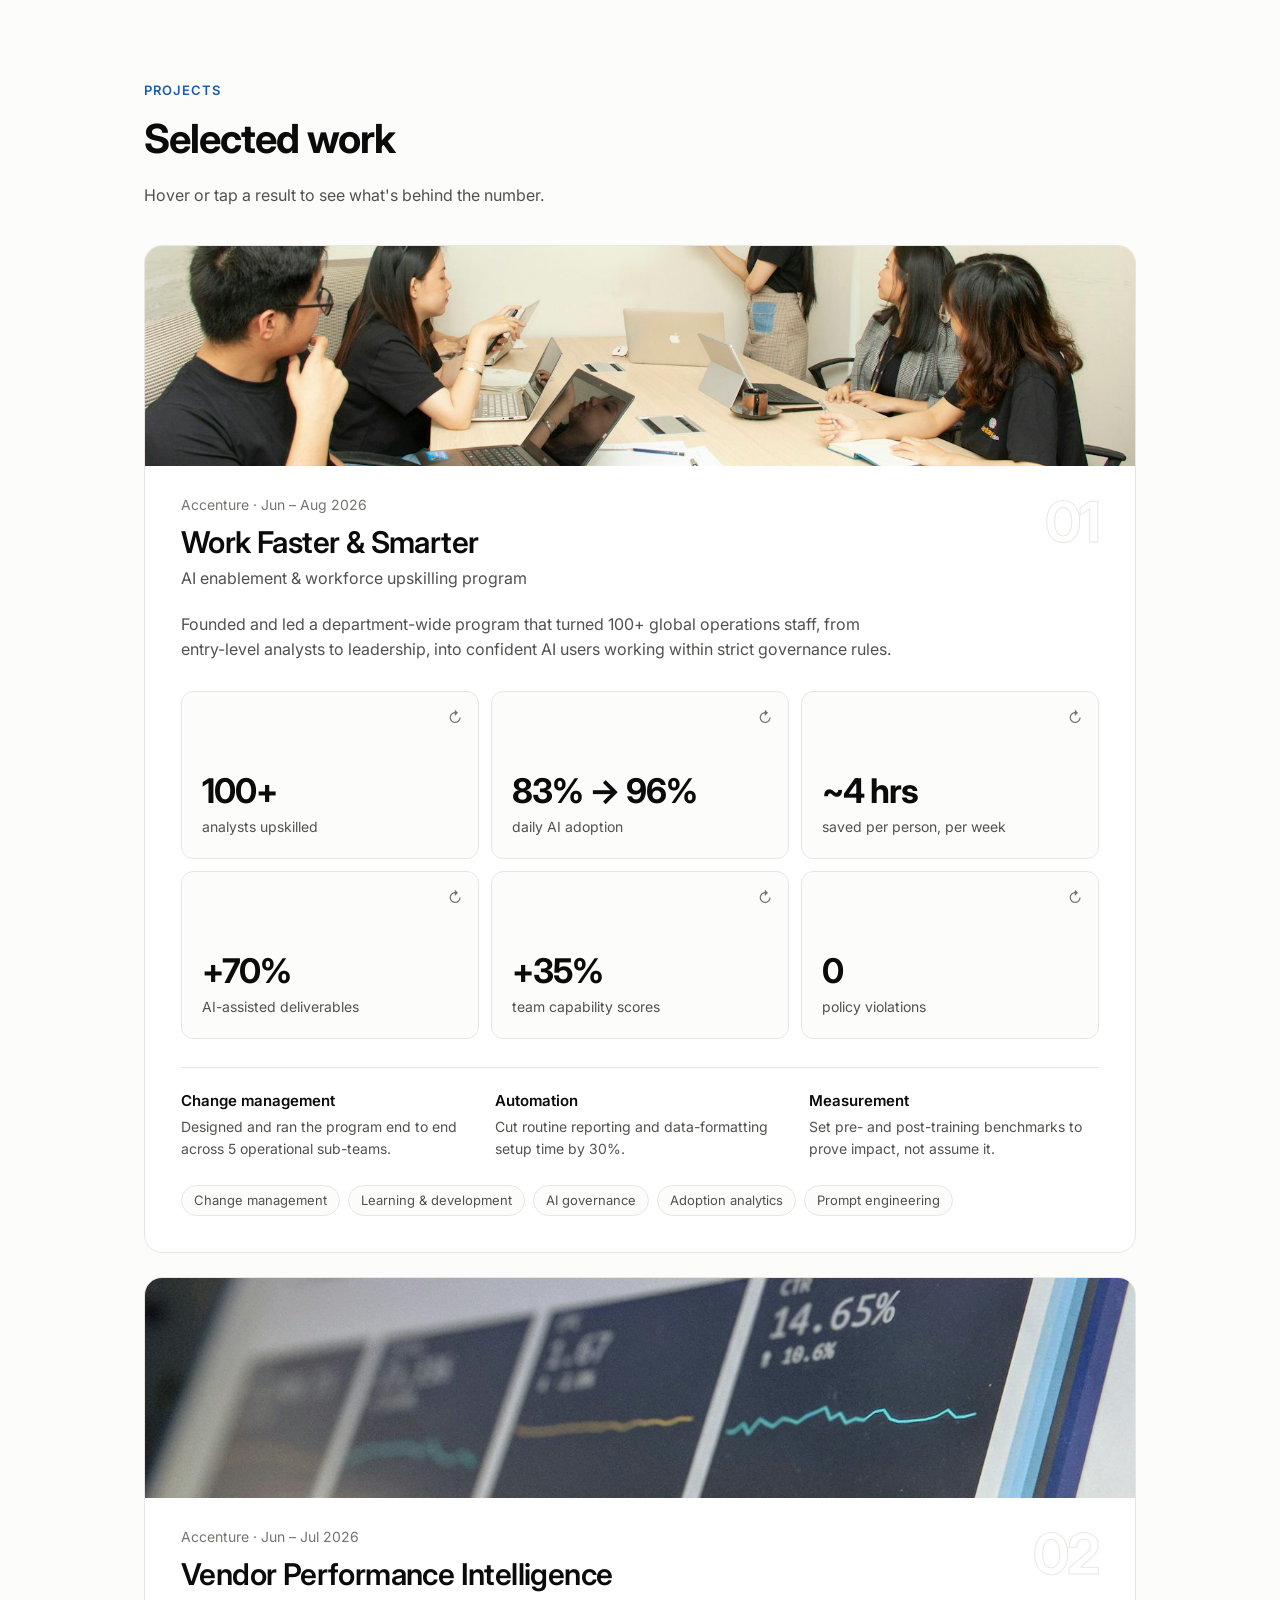
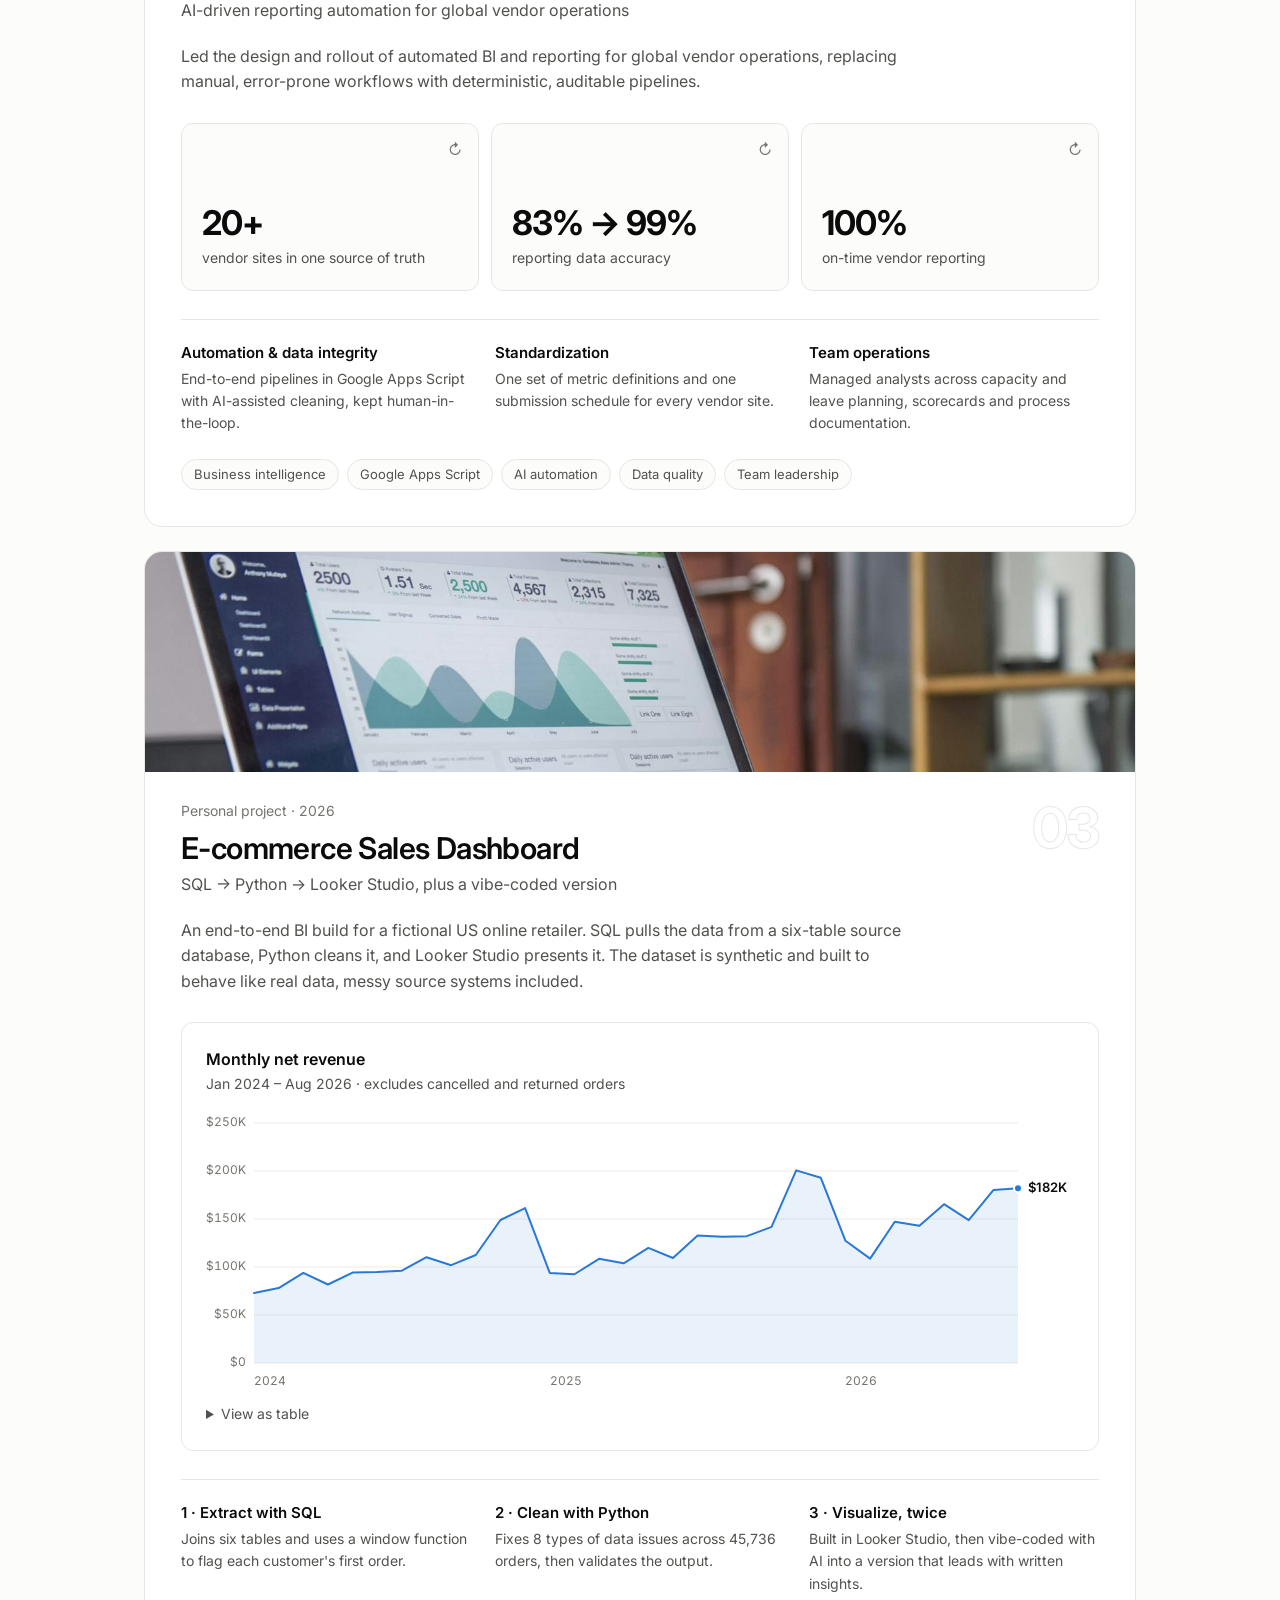
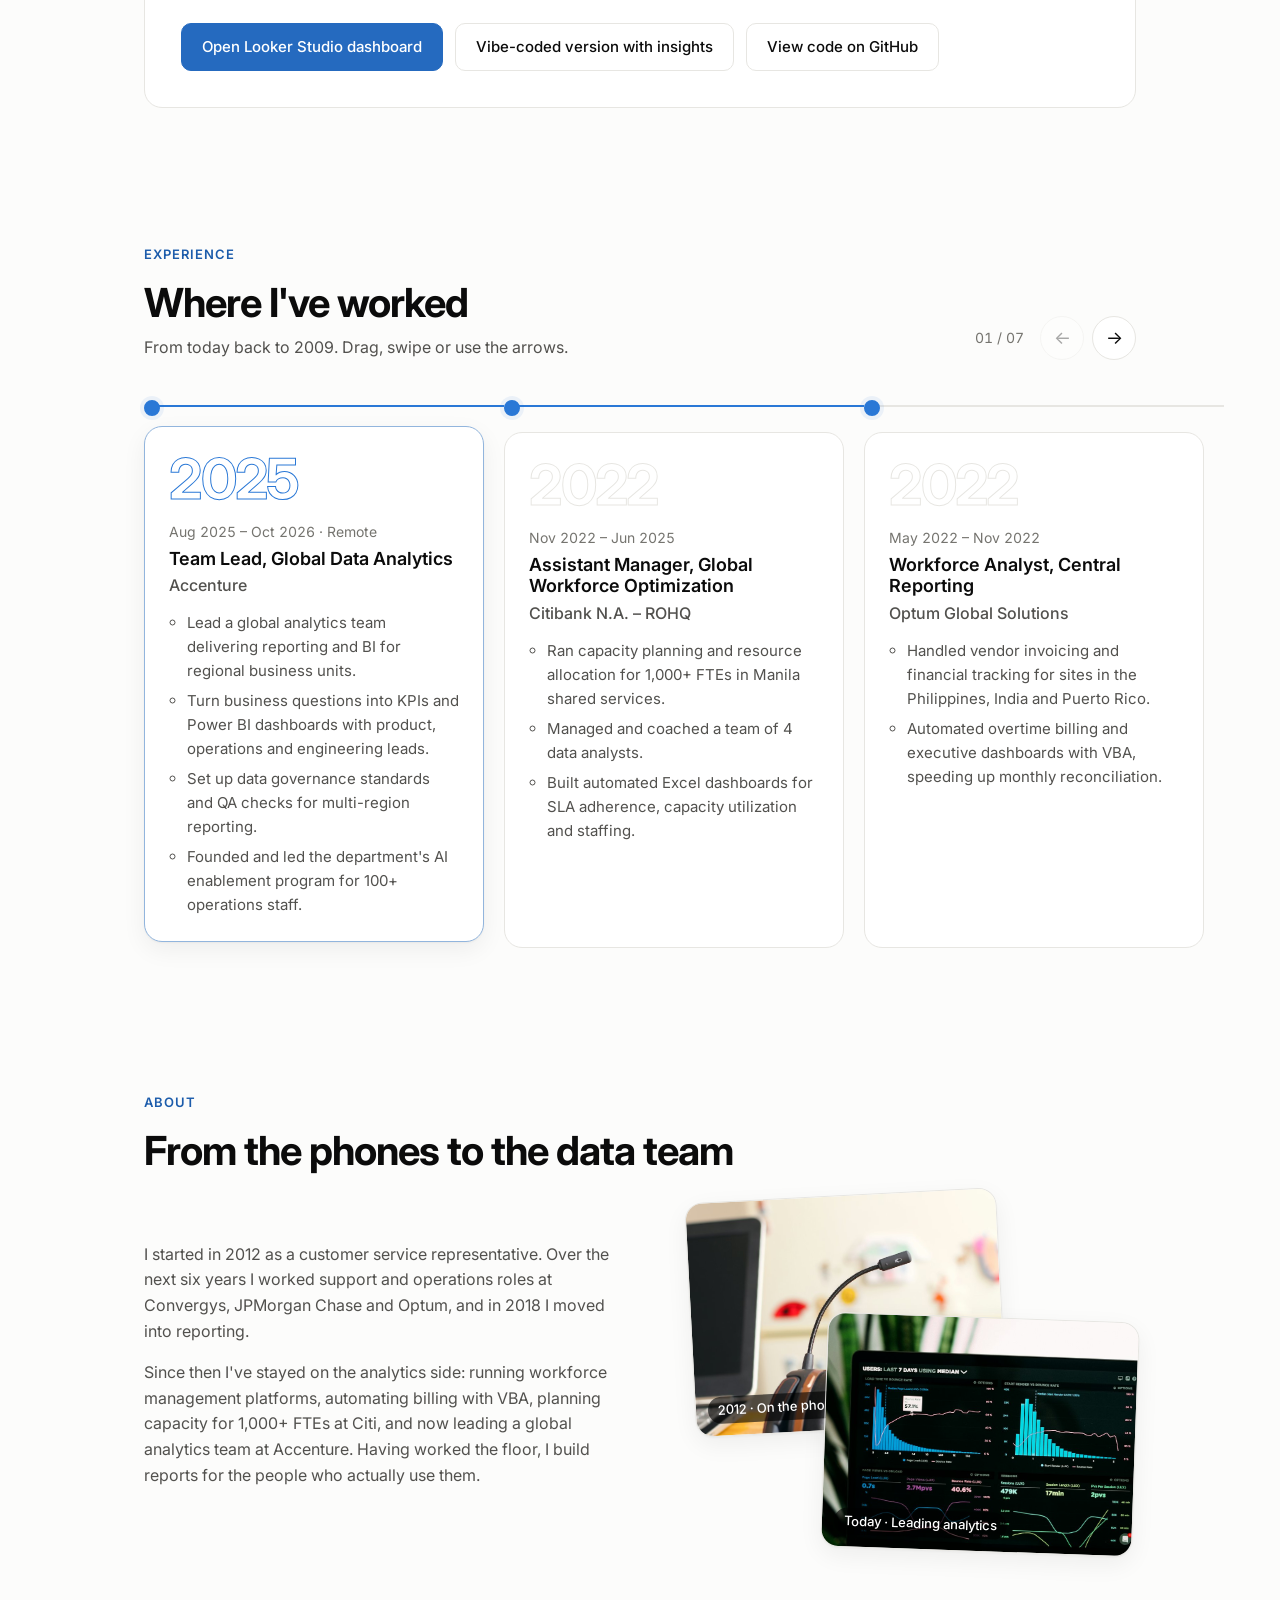
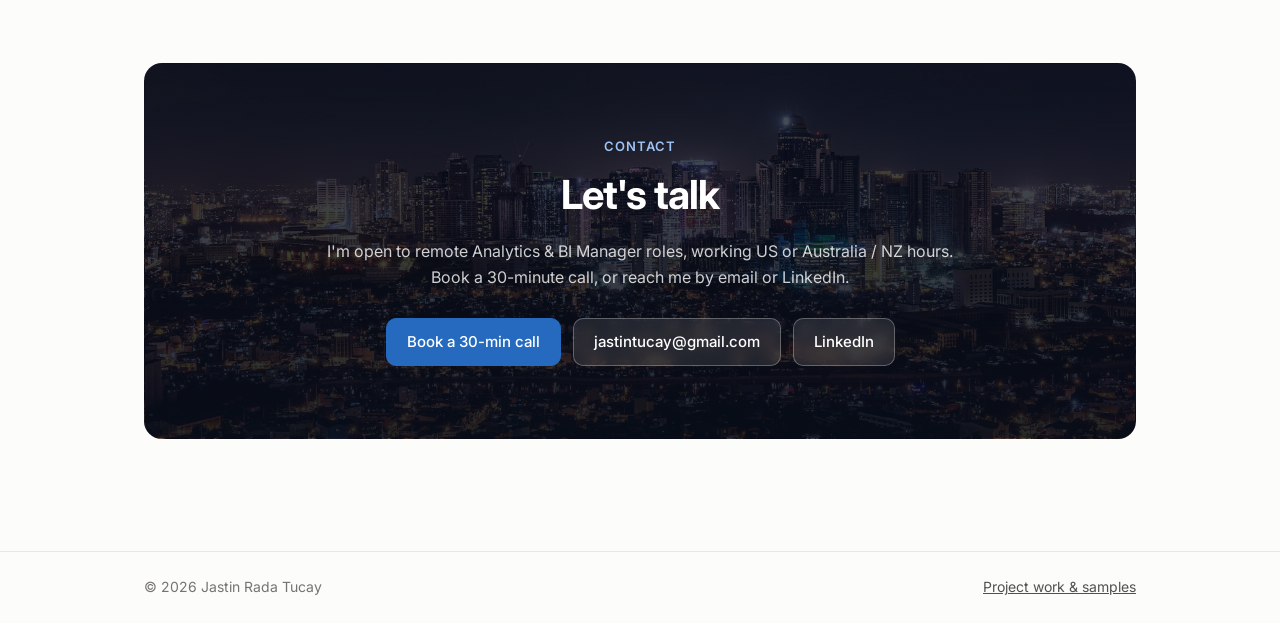
==== commit eb8011a5: "Update Portfolio, Add Samples and Services" ====
--- a/index.html
+++ b/index.html
@@ -3,8 +3,14 @@
 <head>
   <meta charset="UTF-8">
   <meta name="viewport" content="width=device-width, initial-scale=1.0">
-  <title>Jastin Tucay | Reporting & Workforce Analytics</title>
-  <meta name="description" content="Reporting and workforce analytics leader in Manila. Dashboards, data pipelines, automation and AI enablement for operations teams.">
+  <title>Jastin Tucay | Remote Analytics & BI Manager</title>
+  <meta name="description" content="Remote Analytics & BI Manager working US and Australia hours. 8+ years leading reporting, dashboards, automated data pipelines and AI enablement for global operations teams.">
+  <meta property="og:type" content="website">
+  <meta property="og:url" content="https://pantinpo.github.io/">
+  <meta property="og:title" content="Jastin Tucay | Remote Analytics & BI Manager">
+  <meta property="og:description" content="8+ years leading reporting, dashboards, automated data pipelines and AI enablement for global operations teams. Open to remote roles, US and Australia hours.">
+  <meta property="og:image" content="https://pantinpo.github.io/photo.jpg">
+  <meta name="twitter:card" content="summary">
   <link rel="preconnect" href="https://fonts.googleapis.com">
   <link rel="preconnect" href="https://fonts.gstatic.com" crossorigin>
   <link href="https://fonts.googleapis.com/css2?family=Inter:wght@400;500;600;700&display=swap" rel="stylesheet">
@@ -19,6 +25,7 @@
       <nav class="nav" id="nav">
         <span class="nav-indicator" aria-hidden="true"></span>
         <a href="#skills">Skills</a>
+        <a href="#samples">Samples</a>
         <a href="#projects">Projects</a>
         <a href="#experience">Experience</a>
         <a href="#about">About</a>
@@ -40,12 +47,13 @@
               <span class="photo-fallback" aria-hidden="true">JT</span>
               <img src="photo.jpg" alt="Jastin Tucay" onerror="this.remove()">
             </span>
-            <p class="eyebrow">Business Intelligence & Workforce Analytics · Manila</p>
+            <p class="eyebrow">Analytics & BI Manager · Remote</p>
           </div>
           <h1>Jastin Tucay</h1>
           <p class="lead">
-            I build the reports, dashboards and automations that operations teams run on, and teach
-            teams to use AI well. Currently leading a global data analytics team at Accenture.
+            I lead analytics teams that turn operations data into decisions, through reporting,
+            dashboards, automated pipelines and AI. Currently leading a global data analytics team
+            at Accenture, fully remote.
           </p>
           <div class="hero-actions">
             <a href="#projects" class="button">See my work</a>
@@ -87,7 +95,7 @@
 
         <div class="tile tile-stat tile-ftes card" data-reveal style="--delay: 320ms">
           <p class="tile-label">FTEs in capacity planning</p>
-          <p class="tile-value" data-count="1000">1,000</p>
+          <p class="tile-value" data-count="1000" data-suffix="+">1,000+</p>
           <p class="tile-note">Manila shared services, Citi</p>
         </div>
 
@@ -98,8 +106,11 @@
         </div>
 
         <div class="tile tile-book card" data-reveal style="--delay: 480ms">
-          <p class="status"><span class="status-dot" aria-hidden="true"></span>Open to data & analytics roles</p>
-          <p class="book-title">Have a team that runs on data? Let's talk.</p>
+          <p class="status"><span class="status-dot" aria-hidden="true"></span>Open to remote Analytics & BI Manager roles</p>
+          <div>
+            <p class="book-title">Hiring a remote analytics lead? Let's talk.</p>
+            <p class="book-hours">Available for US and Australia / NZ hours</p>
+          </div>
           <div class="book-row">
             <a href="https://calendar.app.google/HZJe4pwAjYoRgdL48" class="button button-light" target="_blank" rel="noopener">Book a 30-min call</a>
             <span class="local-time" id="local-time">Manila</span>
@@ -113,11 +124,11 @@
       <h2 data-reveal>What I work with</h2>
       <div class="skill-grid">
         <div class="skill-card skill-wide card" data-reveal>
-          <svg class="skill-icon" viewBox="0 0 24 24" aria-hidden="true"><path d="M5 20v-8M12 20V5M19 20v-11"/></svg>
-          <h3>Data & BI</h3>
+          <svg class="skill-icon" viewBox="0 0 24 24" aria-hidden="true"><path d="M5 21V4M5 4h11l-2 4 2 4H5"/></svg>
+          <h3>Leadership</h3>
           <ul class="tags">
-            <li>SQL</li><li>Python (pandas)</li><li>Power BI</li><li>Looker Studio</li>
-            <li>Advanced Excel</li><li>VBA</li><li>Google Apps Script</li><li>Data modeling</li>
+            <li>Analytics team leadership</li><li>Remote team management</li><li>Stakeholder management</li>
+            <li>Change management</li><li>Learning & development</li><li>Coaching</li><li>Cross-functional work</li>
           </ul>
         </div>
         <div class="skill-card card" data-reveal style="--delay: 80ms">
@@ -137,14 +148,66 @@
           </ul>
         </div>
         <div class="skill-card skill-wide card" data-reveal style="--delay: 240ms">
-          <svg class="skill-icon" viewBox="0 0 24 24" aria-hidden="true"><path d="M5 21V4M5 4h11l-2 4 2 4H5"/></svg>
-          <h3>Leadership</h3>
+          <svg class="skill-icon" viewBox="0 0 24 24" aria-hidden="true"><path d="M5 20v-8M12 20V5M19 20v-11"/></svg>
+          <h3>Data & BI</h3>
           <ul class="tags">
-            <li>Analytics team leadership</li><li>Change management</li><li>Learning & development</li>
-            <li>Coaching</li><li>Cross-functional work</li>
+            <li>SQL</li><li>Python (pandas)</li><li>Power BI</li><li>Looker Studio</li>
+            <li>Advanced Excel</li><li>VBA</li><li>Google Apps Script</li><li>Data modeling</li>
           </ul>
         </div>
       </div>
+    </section>
+
+    <section class="section container" id="samples">
+      <p class="eyebrow" data-reveal>Samples</p>
+      <h2 data-reveal>Tools you can try</h2>
+      <p class="section-intro" data-reveal>
+        Working samples built for a made-up Australian store, so you can see how I build without me
+        sharing any employer's data.
+      </p>
+      <div class="sample-grid">
+        <article class="sample-card card" data-reveal>
+          <div class="sample-thumb"><img src="images/sample-robot.jpg" alt="" loading="lazy"></div>
+          <p class="sample-kind">Google Sheets + Apps Script</p>
+          <h3>Weekly business review robot</h3>
+          <p>Cleans messy order, ticket and ad exports, builds the weekly KPIs, flags what moved and emails a PDF every Monday at 8am.</p>
+          <div class="sample-links">
+            <a href="samples/weekly-report-robot/example-email.html" class="button button-small" target="_blank" rel="noopener">See the email it sends</a>
+            <a href="https://github.com/pantinpo/pantinpo.github.io/blob/main/samples/weekly-report-robot/Code.gs" class="button button-small button-secondary" target="_blank" rel="noopener">View the script</a>
+          </div>
+        </article>
+        <article class="sample-card card" data-reveal style="--delay: 80ms">
+          <div class="sample-thumb"><img src="images/sample-wfm.jpg" alt="" loading="lazy"></div>
+          <p class="sample-kind">Web tool + Excel / Google Sheets</p>
+          <h3>Erlang C staffing calculator</h3>
+          <p>Turns a half-hourly call forecast into agents needed and hours to schedule, with a real-time tracking and adherence workbook.</p>
+          <div class="sample-links">
+            <a href="erlang-calculator.html" class="button button-small">Try the calculator</a>
+            <a href="samples/wfm-toolkit/wfm-toolkit.xlsx" class="button button-small button-secondary" download>Download the workbook</a>
+          </div>
+        </article>
+        <article class="sample-card card" data-reveal style="--delay: 160ms">
+          <div class="sample-thumb"><img src="images/sample-ai.jpg" alt="" loading="lazy"></div>
+          <p class="sample-kind">Web page + Google Doc</p>
+          <h3>AI prompt library</h3>
+          <p>15 ready-to-use prompts for reporting, customer replies, data cleanup and SOPs, with rules on what never goes into an AI tool.</p>
+          <div class="sample-links">
+            <a href="prompt-library.html" class="button button-small">Open the library</a>
+            <a href="samples/ai-prompt-library/ai-prompt-library.docx" class="button button-small button-secondary" download>Download as a doc</a>
+          </div>
+        </article>
+        <article class="sample-card card" data-reveal style="--delay: 240ms">
+          <div class="sample-thumb"><img src="images/sample-ops.jpg" alt="" loading="lazy"></div>
+          <p class="sample-kind">Google Docs + Sheets</p>
+          <h3>Operations starter kit</h3>
+          <p>A refund and returns SOP, a 90-day onboarding checklist for remote hires, and a weekly KPI scorecard that flags what's off track.</p>
+          <div class="sample-links">
+            <a href="samples/ops-starter-kit/weekly-kpi-scorecard.xlsx" class="button button-small" download>KPI scorecard</a>
+            <a href="samples/ops-starter-kit/sop-refund-and-return-requests.docx" class="button button-small button-secondary" download>SOP</a>
+          </div>
+        </article>
+      </div>
+      <a href="services.html" class="more-link" data-reveal>All samples and project work →</a>
     </section>
 
     <section class="section container" id="projects">
@@ -153,6 +216,7 @@
       <p class="section-intro" data-reveal>Hover or tap a result to see what's behind the number.</p>
 
       <article class="project card" data-reveal>
+        <div class="project-cover"><img src="images/project-ai-training.jpg" alt="" loading="lazy"></div>
         <div class="project-header">
           <div>
             <p class="project-meta">Accenture · Jun – Aug 2026</p>
@@ -226,6 +290,7 @@
       </article>
 
       <article class="project card" data-reveal>
+        <div class="project-cover"><img src="images/project-vendor-kpis.jpg" alt="" loading="lazy"></div>
         <div class="project-header">
           <div>
             <p class="project-meta">Accenture · Jun – Jul 2026</p>
@@ -281,6 +346,7 @@
       </article>
 
       <article class="project card" data-reveal>
+        <div class="project-cover"><img src="images/project-ecommerce.jpg" alt="" loading="lazy"></div>
         <div class="project-header">
           <div>
             <p class="project-meta">Personal project · 2026</p>
@@ -352,7 +418,7 @@
         <li data-reveal>
           <article class="card role-card">
             <p class="role-year" aria-hidden="true">2025</p>
-            <span class="dates">Aug 2025 – Present</span>
+            <span class="dates">Aug 2025 – Oct 2026 · Remote</span>
             <h3>Team Lead, Global Data Analytics</h3>
             <p class="company">Accenture</p>
             <ul>
@@ -370,7 +436,7 @@
             <h3>Assistant Manager, Global Workforce Optimization</h3>
             <p class="company">Citibank N.A. – ROHQ</p>
             <ul>
-              <li>Ran capacity planning and resource allocation for up to 1,000 FTEs in Manila shared services.</li>
+              <li>Ran capacity planning and resource allocation for 1,000+ FTEs in Manila shared services.</li>
               <li>Managed and coached a team of 4 data analysts.</li>
               <li>Built automated Excel dashboards for SLA adherence, capacity utilization and staffing.</li>
             </ul>
@@ -436,18 +502,30 @@
     <section class="section container" id="about">
       <p class="eyebrow" data-reveal>About</p>
       <h2 data-reveal>From the phones to the data team</h2>
-      <div class="prose" data-reveal>
-        <p>
-          I started in 2012 as a customer service representative. Over the next six years I worked
-          support and operations roles at Convergys, JPMorgan Chase and Optum, and in 2018 I moved
-          into reporting.
-        </p>
-        <p>
-          Since then I've stayed on the analytics side: running workforce management platforms,
-          automating billing with VBA, planning capacity for 1,000 FTEs at Citi, and now leading a
-          global analytics team at Accenture. Having worked the floor, I build reports for the people
-          who actually use them.
-        </p>
+      <div class="about-grid">
+        <div class="prose" data-reveal>
+          <p>
+            I started in 2012 as a customer service representative. Over the next six years I worked
+            support and operations roles at Convergys, JPMorgan Chase and Optum, and in 2018 I moved
+            into reporting.
+          </p>
+          <p>
+            Since then I've stayed on the analytics side: running workforce management platforms,
+            automating billing with VBA, planning capacity for 1,000+ FTEs at Citi, and now leading a
+            global analytics team at Accenture. Having worked the floor, I build reports for the people
+            who actually use them.
+          </p>
+        </div>
+        <div class="about-photos" data-reveal style="--delay: 120ms">
+          <figure class="about-photo about-then">
+            <img src="images/about-then.jpg" alt="A call centre headset beside a laptop" loading="lazy">
+            <figcaption>2012 · On the phones</figcaption>
+          </figure>
+          <figure class="about-photo about-now">
+            <img src="images/about-now.jpg" alt="Analytics charts on a laptop screen" loading="lazy">
+            <figcaption>Today · Leading analytics</figcaption>
+          </figure>
+        </div>
       </div>
     </section>
 
@@ -455,7 +533,7 @@
       <div class="contact-card card" data-reveal>
         <p class="eyebrow">Contact</p>
         <h2>Let's talk</h2>
-        <p class="section-intro">Book a 30-minute call on a weekday, or reach me by email or LinkedIn.</p>
+        <p class="section-intro">I'm open to remote Analytics & BI Manager roles, working US or Australia / NZ hours. Book a 30-minute call, or reach me by email or LinkedIn.</p>
         <div class="hero-actions">
           <a href="https://calendar.app.google/HZJe4pwAjYoRgdL48" class="button" id="book-call" target="_blank" rel="noopener">Book a 30-min call</a>
           <a href="mailto:jastintucay@gmail.com" class="button button-secondary">jastintucay@gmail.com</a>
@@ -466,7 +544,10 @@
   </main>
 
   <footer class="site-footer">
-    <div class="container">© 2026 Jastin Rada Tucay</div>
+    <div class="container footer-inner">
+      <span>© 2026 Jastin Rada Tucay</span>
+      <a href="services.html">Project work &amp; samples</a>
+    </div>
   </footer>
 
   <script src="script.js"></script>
--- a/styles.css
+++ b/styles.css
@@ -522,6 +522,12 @@
   letter-spacing: -0.02em;
 }
 
+.book-hours {
+  margin-top: 6px;
+  font-size: 14px;
+  color: rgb(255 255 255 / 0.8);
+}
+
 .book-row {
   display: flex;
   flex-wrap: wrap;
@@ -774,6 +780,56 @@
   margin-bottom: 36px;
 }
 
+/* Samples */
+
+.sample-grid {
+  display: grid;
+  grid-template-columns: repeat(2, minmax(0, 1fr));
+  gap: 14px;
+}
+
+.sample-card {
+  display: flex;
+  flex-direction: column;
+  padding: 28px;
+  border-radius: 22px;
+}
+
+.sample-card p {
+  margin: 8px 0 0;
+  color: var(--text-secondary);
+}
+
+.sample-card .sample-thumb {
+  height: 160px;
+  margin: -28px -28px 22px;
+}
+
+.sample-card .sample-kind {
+  margin: 0 0 8px;
+  font-size: 14px;
+  color: var(--text-muted);
+}
+
+.sample-links {
+  display: flex;
+  flex-wrap: wrap;
+  gap: 10px;
+  margin-top: auto;
+  padding-top: 20px;
+}
+
+.more-link {
+  display: inline-block;
+  margin-top: 20px;
+  font-weight: 500;
+  text-decoration: none;
+}
+
+.more-link:hover {
+  text-decoration: underline;
+}
+
 /* Skills */
 
 .skill-grid {
@@ -832,6 +888,30 @@
 .project {
   padding: 36px;
   margin-bottom: 24px;
+}
+
+.project-cover,
+.sample-thumb {
+  overflow: hidden;
+}
+
+.project-cover {
+  height: 220px;
+  margin: -36px -36px 28px;
+}
+
+.project-cover img,
+.sample-thumb img {
+  display: block;
+  width: 100%;
+  height: 100%;
+  object-fit: cover;
+  transition: transform 0.8s var(--ease);
+}
+
+.card:hover .project-cover img,
+.card:hover .sample-thumb img {
+  transform: scale(1.04);
 }
 
 .project-header {
@@ -1295,6 +1375,66 @@
   margin-top: 6px;
 }
 
+/* About */
+
+.about-grid {
+  display: grid;
+  grid-template-columns: minmax(0, 1.1fr) minmax(0, 1fr);
+  gap: 56px;
+  align-items: center;
+}
+
+.about-photos {
+  position: relative;
+  aspect-ratio: 5 / 4;
+}
+
+.about-photo {
+  position: absolute;
+  width: 70%;
+  margin: 0;
+  border: 1px solid var(--border);
+  border-radius: 18px;
+  overflow: hidden;
+  box-shadow: var(--shadow);
+  transition: transform 0.6s var(--ease);
+}
+
+.about-photo img {
+  display: block;
+  width: 100%;
+  aspect-ratio: 4 / 3;
+  object-fit: cover;
+}
+
+.about-then {
+  top: 0;
+  left: 0;
+  transform: rotate(-3deg);
+}
+
+.about-now {
+  right: 0;
+  bottom: 0;
+  transform: rotate(2deg);
+}
+
+.about-photos:hover .about-photo {
+  transform: none;
+}
+
+.about-photo figcaption {
+  position: absolute;
+  left: 12px;
+  bottom: 12px;
+  padding: 3px 10px;
+  border-radius: 999px;
+  background: rgb(0 0 0 / 0.6);
+  color: #ffffff;
+  font-size: 13px;
+  font-weight: 500;
+}
+
 /* Contact & footer */
 
 .contact {
@@ -1302,11 +1442,28 @@
 }
 
 .contact-card {
-  padding: 56px;
+  padding: 72px 56px;
   text-align: center;
+  color: #ffffff;
+  border-color: transparent;
   background:
-    radial-gradient(ellipse 80% 100% at 50% 0%, var(--glow), transparent 70%),
-    var(--surface-raised);
+    linear-gradient(rgb(8 14 26 / 0.72), rgb(8 14 26 / 0.88)),
+    url("images/contact-makati.jpg") center / cover;
+}
+
+.contact-card .eyebrow {
+  color: #9cc3f5;
+}
+
+.contact-card .section-intro {
+  color: rgb(255 255 255 / 0.8);
+}
+
+.contact-card .button-secondary {
+  background: rgb(255 255 255 / 0.1);
+  border-color: rgb(255 255 255 / 0.28);
+  color: #ffffff;
+  backdrop-filter: blur(6px);
 }
 
 .contact-card .section-intro {
@@ -1324,9 +1481,25 @@
   color: var(--text-muted);
 }
 
+.footer-inner {
+  display: flex;
+  flex-wrap: wrap;
+  justify-content: space-between;
+  gap: 8px 24px;
+}
+
+.site-footer a {
+  color: var(--text-secondary);
+}
+
 /* Responsive */
 
 @media (max-width: 960px) {
+  .nav a {
+    padding: 6px 10px;
+    font-size: 14px;
+  }
+
   .bento {
     grid-template-columns: repeat(2, minmax(0, 1fr));
     grid-template-areas:
@@ -1350,6 +1523,19 @@
 }
 
 @media (max-width: 760px) {
+  .sample-grid {
+    grid-template-columns: 1fr;
+  }
+
+  .about-grid {
+    grid-template-columns: 1fr;
+    gap: 32px;
+  }
+
+  .about-photos {
+    max-width: 480px;
+  }
+
   .menu-toggle {
     display: flex;
   }
@@ -1416,6 +1602,11 @@
     padding: 24px;
   }
 
+  .project-cover {
+    height: 170px;
+    margin: -24px -24px 24px;
+  }
+
   .project-index {
     font-size: 40px;
   }
@@ -1482,7 +1673,10 @@
   .flip-inner,
   .nav-indicator,
   .button,
-  .role-card {
+  .role-card,
+  .project-cover img,
+  .sample-thumb img,
+  .about-photo {
     transition: none;
   }
 
